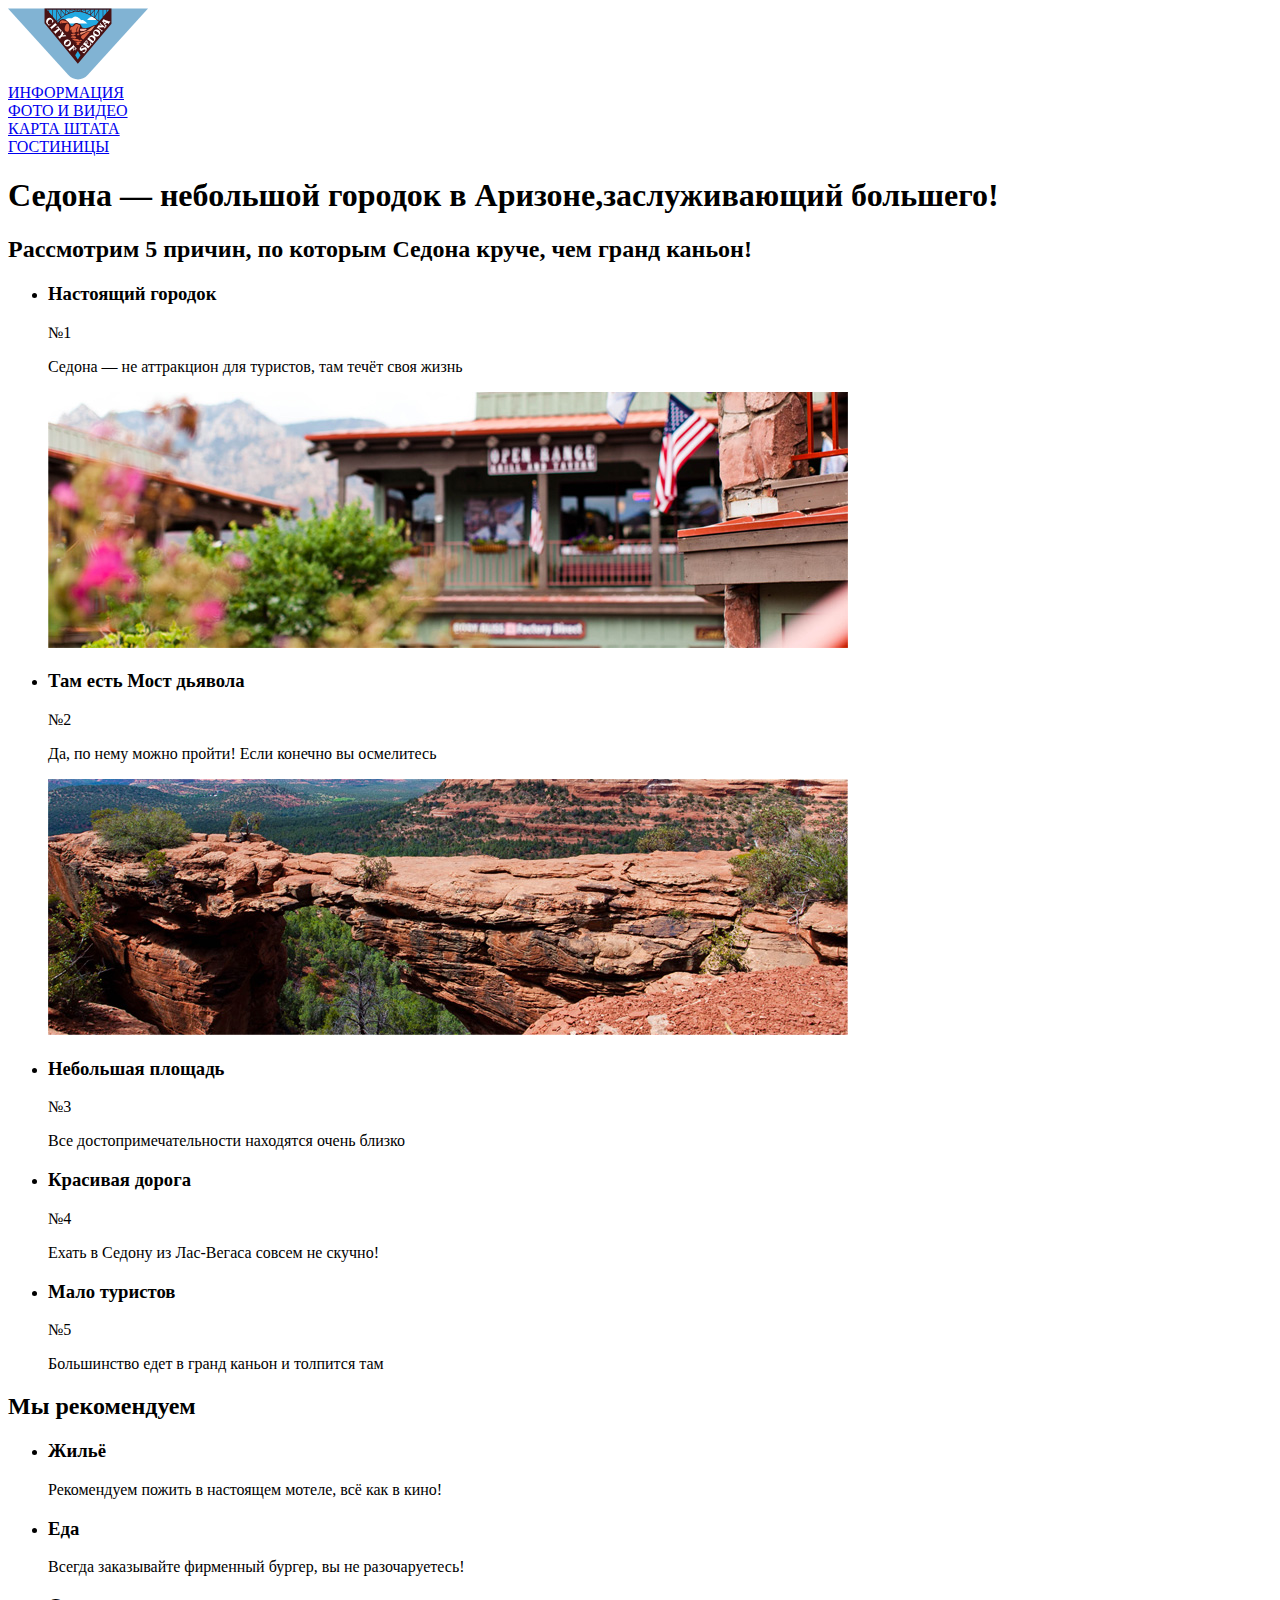
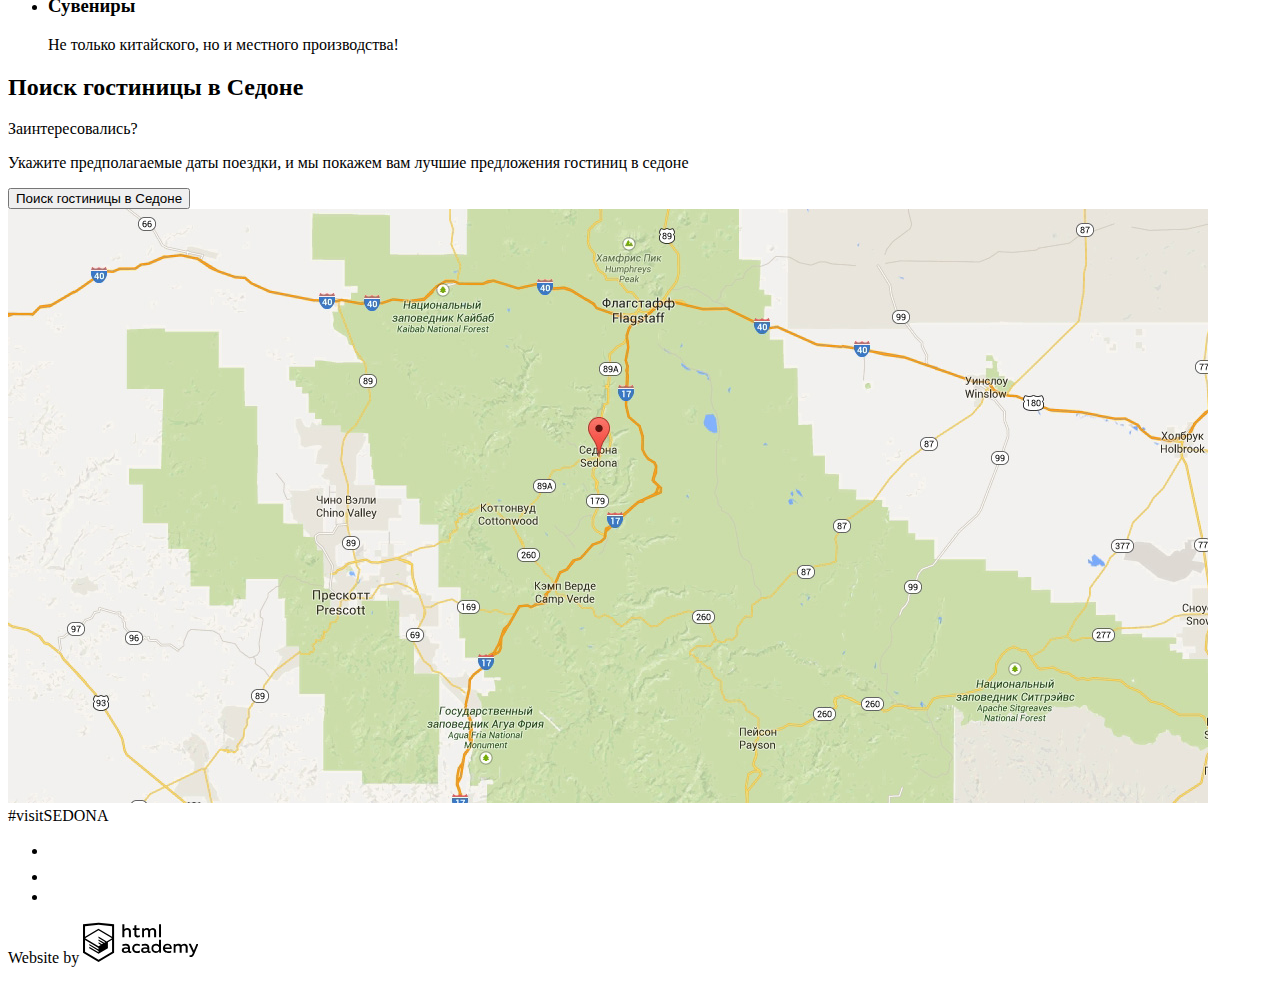
==== index.html @ f033a743 "Верстка главной страницы завершена" ====
<!DOCTYPE html>
<html lang="ru">

<head>
  <meta charset="utf-8">
  <title>HTML Academy: Седона</title>
</head>

<body>

  <header>
    <a href="index.html"><img src="img/logo.svg" width="140px" height="72px" alt="Логотип"></a>
    <nav>
      <li><a href="#">ИНФОРМАЦИЯ</a></li>
      <li><a href="#">ФОТО И ВИДЕО</a></li>
      <li><a href="#">КАРТА ШТАТА</a></li>
      <li><a href="Hotels.html">ГОСТИНИЦЫ</a></li>
    </nav>
  </header>

  <main>

    <h1>Седона — небольшой городок в Аризоне,заслуживающий большего!</h1>

    <section>
      <h2>Рассмотрим 5 причин, по которым Седона круче, чем гранд каньон!</h2>
      <ul>
        <li>
          <h3>Настоящий городок</h3>
          <span>№1</span>
          <p>Седона — не аттракцион для туристов, там течёт своя жизнь</p>
          <img src="img/feature-picture.jpg" width="800px" height="256px" alt="Местная жизнь">
        </li>
        <li>
          <h3>Там есть Мост дьявола</h3>
          <span>№2</span>
          <p>Да, по нему можно пройти! Если конечно вы осмелитесь</p>
          <img src="img/layer-5.jpg" width="800px" height="256px" alt="Мост дьявола">
        </li>
        <li>
          <h3>Небольшая площадь</h3>
          <span>№3</span>
          <p>Все достопримечательности находятся очень близко</p>
        </li>
        <li>
          <h3>Красивая дорога</h3>
          <span>№4</span>
          <p>Ехать в Седону из Лас-Вегаса совсем не скучно!</p>
        </li>
        <li>
          <h3>Мало туристов</h3>
          <span>№5</span>
          <p>Большинство едет в гранд каньон и толпится там</p>
        </li>
      </ul>
    </section>

    <section>
      <h2>Мы рекомендуем</h2>
      <ul>
        <li>
          <h3>Жильё</h3>
          <p>Рекомендуем пожить в настоящем мотеле, всё как в кино!</p>
        </li>
        <li>
          <h3>Еда</h3>
          <p>Всегда заказывайте фирменный бургер, вы не разочаруетесь!</p>
        </li>
        <li>
          <h3>Сувениры</h3>
          <p>Не только китайского, но и местного производства!</p>
        </li>
      </ul>
    </section>

    <section>
      <h2>Поиск гостиницы в Седоне</h2>
      <span>Заинтересовались?</span>
      <p>Укажите предполагаемые даты поездки, и мы покажем вам лучшие предложения гостиниц в седоне</p>
      <button>Поиск гостиницы в Седоне</button>
      <img src="img/map.jpg" alt="Карта гостинец">
    </section>

    <header>
      <span>#visitSEDONA</span>
      <ul>
        <li><a href="#"><img src="img/tw-icon.svg" width="17px" height="15px" alt="Твиттер"></a></li>
        <li><a href="#"><img src="img/fb-icon.svg" width="12px" height="22px" alt="Фесбук"></a></li>
        <li><a href="#"><img src="img/youtube-icon.svg" width="20px" height="16px" alt="Ютуб"></a></li>
      </ul>
      <p>Website by <a href="https://up.htmlacademy.ru"><svg xmlns="http://www.w3.org/2000/svg"  width="115" height="41" data-name="Layer 1" viewBox="0 0 113 39">
        <path fill="#000000" d="M46.84 28.22a2.07 2.07 0 0 0 .58-.11v1.4a3.41 3.41 0 0 1-1.24.22 1.75 1.75 0 0 1-1.75-1 5.08 5.08 0 0 1-3.3 1.13c-1.59 0-3.06-.87-3.06-2.68 0-2.24 2.08-2.93 3.9-2.93a11.63 11.63 0 0 1 2.28.26v-.31c0-1.09-.8-1.86-2.3-1.86a7.79 7.79 0 0 0-3.15.67v-1.79a10.72 10.72 0 0 1 3.35-.58c2.48 0 4 1.18 4 3.83v3.14a.57.57 0 0 0 .69.61zm-6.76-1.19a1.42 1.42 0 0 0 1.64 1.29 3.56 3.56 0 0 0 2.53-1v-1.51a10.21 10.21 0 0 0-1.9-.22c-1.1.01-2.27.35-2.27 1.45zM53.06 20.62a5.29 5.29 0 0 1 2.7.67v1.79a4.28 4.28 0 0 0-2.42-.73 2.89 2.89 0 1 0 0 5.76 5.26 5.26 0 0 0 2.55-.67v1.8a6.58 6.58 0 0 1-2.9.6 4.42 4.42 0 0 1-4.72-4.54 4.54 4.54 0 0 1 4.79-4.68zM65.84 28.22a2.07 2.07 0 0 0 .58-.11v1.4a3.41 3.41 0 0 1-1.24.22 1.75 1.75 0 0 1-1.75-1 5.08 5.08 0 0 1-3.3 1.13c-1.59 0-3.06-.87-3.06-2.68 0-2.24 2.08-2.93 3.9-2.93a11.63 11.63 0 0 1 2.28.26v-.31c0-1.09-.8-1.86-2.3-1.86a7.79 7.79 0 0 0-3.15.67v-1.79a10.72 10.72 0 0 1 3.35-.58c2.48 0 4 1.18 4 3.83v3.14a.57.57 0 0 0 .69.61zm-6.76-1.19a1.42 1.42 0 0 0 1.64 1.29 3.56 3.56 0 0 0 2.53-1v-1.51a10.21 10.21 0 0 0-1.9-.22c-1.11.01-2.27.35-2.27 1.45zM76.67 16.85v12.76h-1.76v-1.39a4.07 4.07 0 0 1-3.35 1.62 4.62 4.62 0 0 1 0-9.22 4 4 0 0 1 3.15 1.37v-5.14h2zm-4.76 5.48a2.9 2.9 0 0 0 0 5.8 3 3 0 0 0 2.79-1.84v-2.13a3.06 3.06 0 0 0-2.79-1.83zM82.99 20.62c3.48 0 4.68 2.81 4.12 5.34h-6.58c.22 1.57 1.75 2.22 3.35 2.22a6.41 6.41 0 0 0 2.77-.62v1.68a7.5 7.5 0 0 1-3.14.6c-2.68 0-5-1.53-5-4.61a4.39 4.39 0 0 1 4.48-4.61zm.09 1.62a2.39 2.39 0 0 0-2.57 2.26h4.85a2.06 2.06 0 0 0-2.28-2.26zM89.1 29.61v-8.75h1.73v1.09a4 4 0 0 1 2.92-1.33 3 3 0 0 1 2.73 1.4 4.33 4.33 0 0 1 3.06-1.4 3.21 3.21 0 0 1 3.32 3.52v5.47h-2V24.2a1.67 1.67 0 0 0-1.73-1.84 2.94 2.94 0 0 0-2.17 1.18V29.61h-2V24.2a1.67 1.67 0 0 0-1.73-1.84 3.11 3.11 0 0 0-2.32 1.35v5.91h-2zM111.47 20.86h2l-4.1 9.93c-.95 2.28-2.19 3-3.52 3a5 5 0 0 1-1.15-.15v-1.66a3 3 0 0 0 .89.13c.95 0 1.66-.67 2.17-2l.18-.44-4.16-8.82h2.13l3 6.6zM40.66 1.53v5a4 4 0 0 1 2.83-1.2A3.41 3.41 0 0 1 47.1 8.9v5.41h-2V9.15a1.9 1.9 0 0 0-2-2.1 3.08 3.08 0 0 0-2.44 1.46v5.8h-2V1.53h2zM52.43 2.42v3.12h3.17v1.71h-3.17v4c0 1.15.53 1.53 1.66 1.53a4.71 4.71 0 0 0 1.77-.35v1.68a7.14 7.14 0 0 1-2.35.38 2.68 2.68 0 0 1-3-2.88V7.23h-1.6V5.52h1.57V2.88zM58.1 14.29V5.54h1.73v1.09a4 4 0 0 1 2.92-1.33 3 3 0 0 1 2.73 1.4 4.33 4.33 0 0 1 3.06-1.4 3.21 3.21 0 0 1 3.32 3.52v5.47h-2V8.88a1.67 1.67 0 0 0-1.73-1.84 2.94 2.94 0 0 0-2.17 1.18V14.29h-2V8.88a1.67 1.67 0 0 0-1.73-1.84 3.11 3.11 0 0 0-2.32 1.35v5.91h-2zM74.72 1.52h1.95v12.76h-1.95zM15.44.02h-.16L0 1.62v28l15.28 9.09 15.28-9.09v-28zm13.12 28.45l-13.28 7.9L2 28.47V16.99l13.22 7.87v1.43l-9.07-5.4v1.38l9.11 5.47v1.46l-9.1-5.42v1.38l9.11 5.47 9.19-5.5V19.22l4.1-2.45v11.67zm0-13.16l-3.65 2.14-1.68 1-8-4.76v1.38l6.84 4.07h-.06l-.15.09-1 .57-5.64-3.36v1.38l4.45 2.65-1.05.7-3.36-2v1.38l2.21 1.3-2.25 1.35-13.16-7.82 13.17-7.92zm0-1.39L15.21 6.05l-13.2 7.86V3.41l13.28-1.39 13.28 1.39v10.51z"/>
    </svg></a></p>
    </header>

  </main>

</body>

</html>
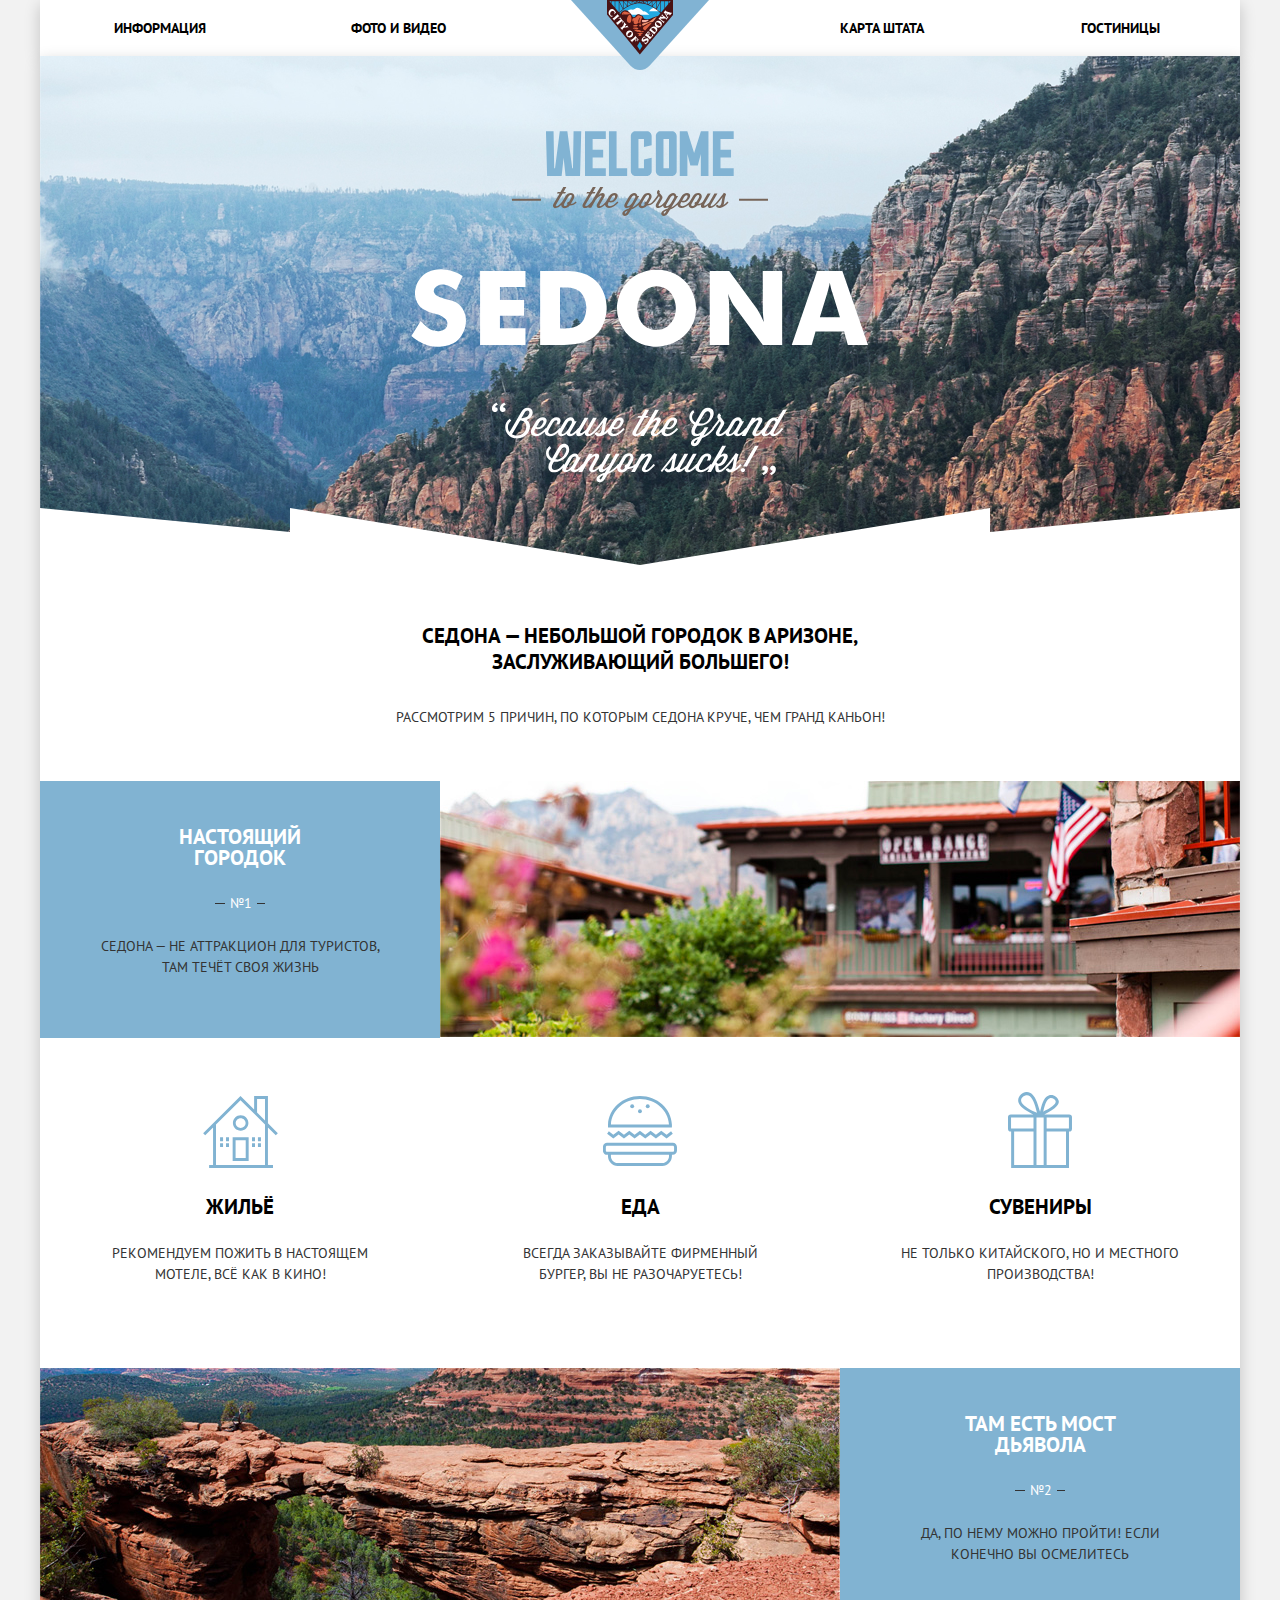
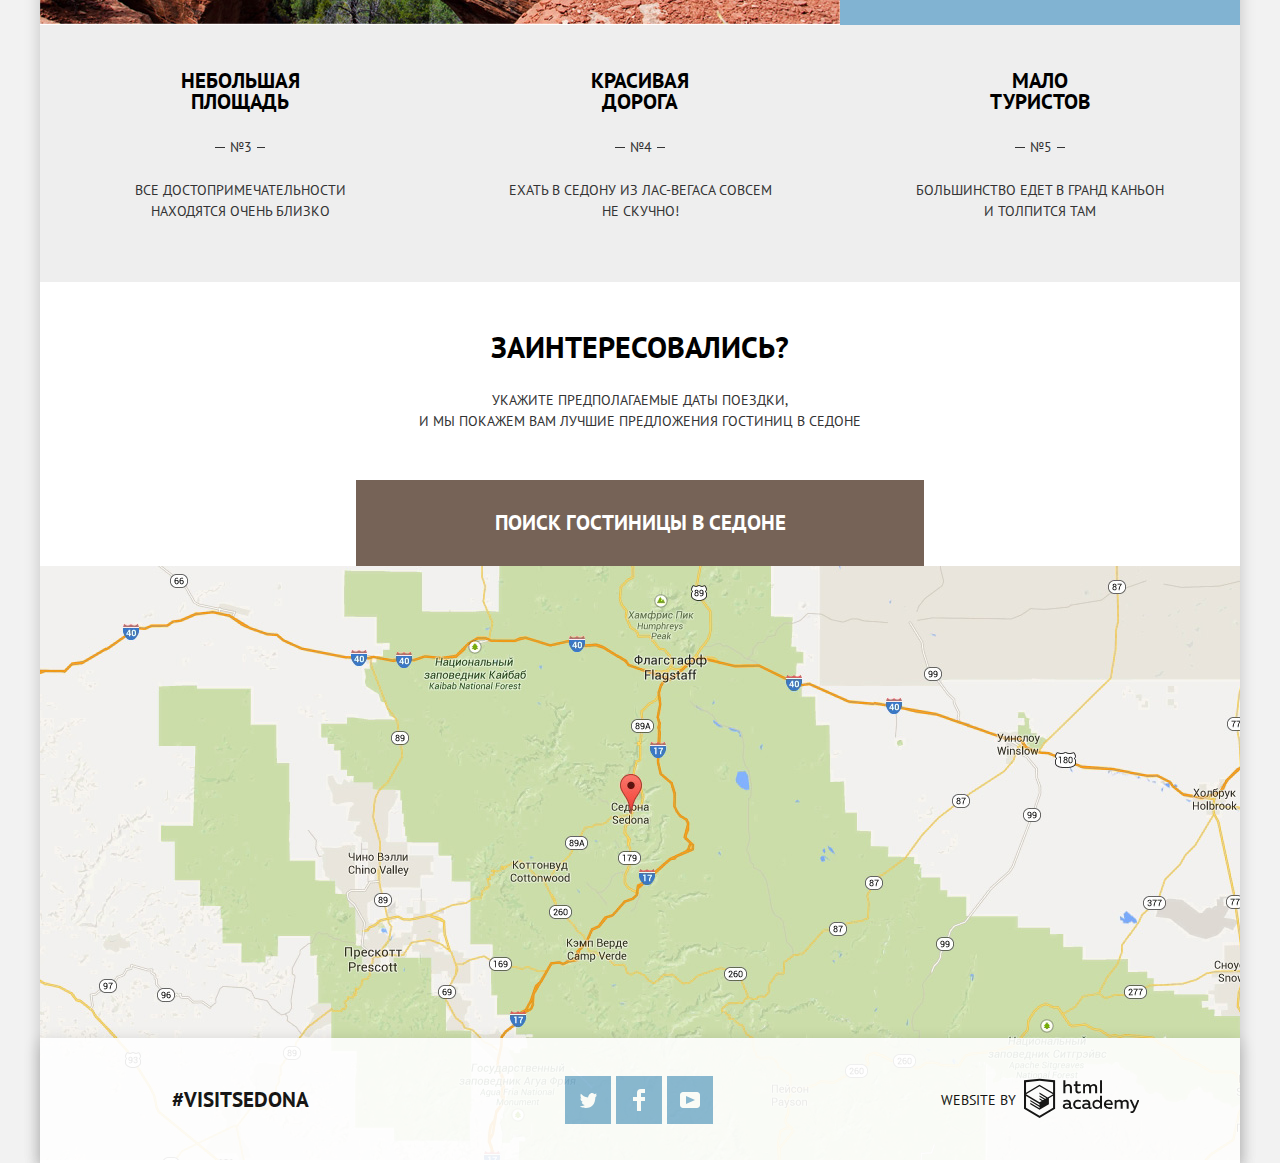
==== commit b9ef4568: "Стилизация главной страницы завершена" ====
--- a/index.html
+++ b/index.html
@@ -4,13 +4,16 @@
 <head>
   <meta charset="utf-8">
   <title>HTML Academy: Седона</title>
+  <link href="https://fonts.googleapis.com/css?family=PT+Sans:400,700&display=swap&subset=cyrillic" rel="stylesheet">
+  <link rel="stylesheet" href="css/normalize.css">
+  <link rel="stylesheet" href="css/style.css">
 </head>
 
 <body>
 
-  <header>
-    <a href="index.html"><img src="img/logo.svg" width="140px" height="72px" alt="Логотип"></a>
-    <nav>
+  <header class="header">
+    <a class="logo" href="index.html"><img src="img/logo.svg" width="138px" height="70px" alt="Логотип"></a>
+    <nav class="header-nav">
       <li><a href="#">ИНФОРМАЦИЯ</a></li>
       <li><a href="#">ФОТО И ВИДЕО</a></li>
       <li><a href="#">КАРТА ШТАТА</a></li>
@@ -18,23 +21,29 @@
     </nav>
   </header>
 
-  <main>
+  <main class="main">
 
-    <h1>Седона — небольшой городок в Аризоне,заслуживающий большего!</h1>
+    <div class="welcome"></div>
 
-    <section>
+    <h1>Седона — небольшой городок в Аризоне, заслуживающий большего!</h1>
+
+    <section class="advantages">
       <h2>Рассмотрим 5 причин, по которым Седона круче, чем гранд каньон!</h2>
-      <ul>
-        <li>
-          <h3>Настоящий городок</h3>
-          <span>№1</span>
-          <p>Седона — не аттракцион для туристов, там течёт своя жизнь</p>
+      <ul class="advantages-items">
+        <li class="advantages-item advantages-item1">
+          <div>
+            <h3 class="not-black">Настоящий городок</h3>
+            <span>№1</span>
+            <p>Седона — не аттракцион для туристов, там течёт своя жизнь</p>
+          </div>
           <img src="img/feature-picture.jpg" width="800px" height="256px" alt="Местная жизнь">
         </li>
-        <li>
-          <h3>Там есть Мост дьявола</h3>
-          <span>№2</span>
-          <p>Да, по нему можно пройти! Если конечно вы осмелитесь</p>
+        <li class="advantages-item advantages-item2">
+          <div>
+            <h3 class="not-black">Там есть Мост дьявола</h3>
+            <span>№2</span>
+            <p>Да, по нему можно пройти! Если конечно вы осмелитесь</p>
+          </div>
           <img src="img/layer-5.jpg" width="800px" height="256px" alt="Мост дьявола">
         </li>
         <li>
@@ -47,7 +56,7 @@
           <span>№4</span>
           <p>Ехать в Седону из Лас-Вегаса совсем не скучно!</p>
         </li>
-        <li>
+        <li class="advantages-item5">
           <h3>Мало туристов</h3>
           <span>№5</span>
           <p>Большинство едет в гранд каньон и толпится там</p>
@@ -55,45 +64,45 @@
       </ul>
     </section>
 
-    <section>
-      <h2>Мы рекомендуем</h2>
-      <ul>
-        <li>
+    <section class="recommend">
+      <h2 class="visually-hidden">Мы рекомендуем</h2>
+      <ul class="recommend-items">
+        <li class="recommend-item1">
           <h3>Жильё</h3>
           <p>Рекомендуем пожить в настоящем мотеле, всё как в кино!</p>
         </li>
-        <li>
+        <li class="recommend-item2">
           <h3>Еда</h3>
           <p>Всегда заказывайте фирменный бургер, вы не разочаруетесь!</p>
         </li>
-        <li>
+        <li class="recommend-item3">
           <h3>Сувениры</h3>
           <p>Не только китайского, но и местного производства!</p>
         </li>
       </ul>
     </section>
 
-    <section>
-      <h2>Поиск гостиницы в Седоне</h2>
+    <section class="hotel-search">
+      <h2 class="visually-hidden">Поиск гостиницы в Седоне</h2>
       <span>Заинтересовались?</span>
-      <p>Укажите предполагаемые даты поездки, и мы покажем вам лучшие предложения гостиниц в седоне</p>
-      <button>Поиск гостиницы в Седоне</button>
-      <img src="img/map.jpg" alt="Карта гостинец">
+      <p>Укажите предполагаемые даты поездки,<br> и мы покажем вам лучшие предложения гостиниц в седоне</p>
+      <button aria-label="Закрыть и открыть">Поиск гостиницы в Седоне</button>
+      <img src="img/map.jpg" width="1200px" height="594px" alt="Карта гостинец">
     </section>
-
-    <header>
-      <span>#visitSEDONA</span>
-      <ul>
-        <li><a href="#"><img src="img/tw-icon.svg" width="17px" height="15px" alt="Твиттер"></a></li>
-        <li><a href="#"><img src="img/fb-icon.svg" width="12px" height="22px" alt="Фесбук"></a></li>
-        <li><a href="#"><img src="img/youtube-icon.svg" width="20px" height="16px" alt="Ютуб"></a></li>
-      </ul>
-      <p>Website by <a href="https://up.htmlacademy.ru"><svg xmlns="http://www.w3.org/2000/svg"  width="115" height="41" data-name="Layer 1" viewBox="0 0 113 39">
-        <path fill="#000000" d="M46.84 28.22a2.07 2.07 0 0 0 .58-.11v1.4a3.41 3.41 0 0 1-1.24.22 1.75 1.75 0 0 1-1.75-1 5.08 5.08 0 0 1-3.3 1.13c-1.59 0-3.06-.87-3.06-2.68 0-2.24 2.08-2.93 3.9-2.93a11.63 11.63 0 0 1 2.28.26v-.31c0-1.09-.8-1.86-2.3-1.86a7.79 7.79 0 0 0-3.15.67v-1.79a10.72 10.72 0 0 1 3.35-.58c2.48 0 4 1.18 4 3.83v3.14a.57.57 0 0 0 .69.61zm-6.76-1.19a1.42 1.42 0 0 0 1.64 1.29 3.56 3.56 0 0 0 2.53-1v-1.51a10.21 10.21 0 0 0-1.9-.22c-1.1.01-2.27.35-2.27 1.45zM53.06 20.62a5.29 5.29 0 0 1 2.7.67v1.79a4.28 4.28 0 0 0-2.42-.73 2.89 2.89 0 1 0 0 5.76 5.26 5.26 0 0 0 2.55-.67v1.8a6.58 6.58 0 0 1-2.9.6 4.42 4.42 0 0 1-4.72-4.54 4.54 4.54 0 0 1 4.79-4.68zM65.84 28.22a2.07 2.07 0 0 0 .58-.11v1.4a3.41 3.41 0 0 1-1.24.22 1.75 1.75 0 0 1-1.75-1 5.08 5.08 0 0 1-3.3 1.13c-1.59 0-3.06-.87-3.06-2.68 0-2.24 2.08-2.93 3.9-2.93a11.63 11.63 0 0 1 2.28.26v-.31c0-1.09-.8-1.86-2.3-1.86a7.79 7.79 0 0 0-3.15.67v-1.79a10.72 10.72 0 0 1 3.35-.58c2.48 0 4 1.18 4 3.83v3.14a.57.57 0 0 0 .69.61zm-6.76-1.19a1.42 1.42 0 0 0 1.64 1.29 3.56 3.56 0 0 0 2.53-1v-1.51a10.21 10.21 0 0 0-1.9-.22c-1.11.01-2.27.35-2.27 1.45zM76.67 16.85v12.76h-1.76v-1.39a4.07 4.07 0 0 1-3.35 1.62 4.62 4.62 0 0 1 0-9.22 4 4 0 0 1 3.15 1.37v-5.14h2zm-4.76 5.48a2.9 2.9 0 0 0 0 5.8 3 3 0 0 0 2.79-1.84v-2.13a3.06 3.06 0 0 0-2.79-1.83zM82.99 20.62c3.48 0 4.68 2.81 4.12 5.34h-6.58c.22 1.57 1.75 2.22 3.35 2.22a6.41 6.41 0 0 0 2.77-.62v1.68a7.5 7.5 0 0 1-3.14.6c-2.68 0-5-1.53-5-4.61a4.39 4.39 0 0 1 4.48-4.61zm.09 1.62a2.39 2.39 0 0 0-2.57 2.26h4.85a2.06 2.06 0 0 0-2.28-2.26zM89.1 29.61v-8.75h1.73v1.09a4 4 0 0 1 2.92-1.33 3 3 0 0 1 2.73 1.4 4.33 4.33 0 0 1 3.06-1.4 3.21 3.21 0 0 1 3.32 3.52v5.47h-2V24.2a1.67 1.67 0 0 0-1.73-1.84 2.94 2.94 0 0 0-2.17 1.18V29.61h-2V24.2a1.67 1.67 0 0 0-1.73-1.84 3.11 3.11 0 0 0-2.32 1.35v5.91h-2zM111.47 20.86h2l-4.1 9.93c-.95 2.28-2.19 3-3.52 3a5 5 0 0 1-1.15-.15v-1.66a3 3 0 0 0 .89.13c.95 0 1.66-.67 2.17-2l.18-.44-4.16-8.82h2.13l3 6.6zM40.66 1.53v5a4 4 0 0 1 2.83-1.2A3.41 3.41 0 0 1 47.1 8.9v5.41h-2V9.15a1.9 1.9 0 0 0-2-2.1 3.08 3.08 0 0 0-2.44 1.46v5.8h-2V1.53h2zM52.43 2.42v3.12h3.17v1.71h-3.17v4c0 1.15.53 1.53 1.66 1.53a4.71 4.71 0 0 0 1.77-.35v1.68a7.14 7.14 0 0 1-2.35.38 2.68 2.68 0 0 1-3-2.88V7.23h-1.6V5.52h1.57V2.88zM58.1 14.29V5.54h1.73v1.09a4 4 0 0 1 2.92-1.33 3 3 0 0 1 2.73 1.4 4.33 4.33 0 0 1 3.06-1.4 3.21 3.21 0 0 1 3.32 3.52v5.47h-2V8.88a1.67 1.67 0 0 0-1.73-1.84 2.94 2.94 0 0 0-2.17 1.18V14.29h-2V8.88a1.67 1.67 0 0 0-1.73-1.84 3.11 3.11 0 0 0-2.32 1.35v5.91h-2zM74.72 1.52h1.95v12.76h-1.95zM15.44.02h-.16L0 1.62v28l15.28 9.09 15.28-9.09v-28zm13.12 28.45l-13.28 7.9L2 28.47V16.99l13.22 7.87v1.43l-9.07-5.4v1.38l9.11 5.47v1.46l-9.1-5.42v1.38l9.11 5.47 9.19-5.5V19.22l4.1-2.45v11.67zm0-13.16l-3.65 2.14-1.68 1-8-4.76v1.38l6.84 4.07h-.06l-.15.09-1 .57-5.64-3.36v1.38l4.45 2.65-1.05.7-3.36-2v1.38l2.21 1.3-2.25 1.35-13.16-7.82 13.17-7.92zm0-1.39L15.21 6.05l-13.2 7.86V3.41l13.28-1.39 13.28 1.39v10.51z"/>
-    </svg></a></p>
-    </header>
-
   </main>
+  <footer class="footer">
+    <span>#visitSEDONA</span>
+    <ul class="footer-items">
+      <li><a href="#"><img src="img/tw-icon.svg" width="17px" height="15px" alt="Твиттер"></a></li>
+      <li><a href="#"><img src="img/fb-icon.svg" width="12px" height="22px" alt="Фесбук"></a></li>
+      <li><a href="#"><img src="img/youtube-icon.svg" width="20px" height="16px" alt="Ютуб"></a></li>
+    </ul>
+    <p>Website by <a href="https://up.htmlacademy.ru"><svg xmlns="http://www.w3.org/2000/svg" width="115" height="41"
+          data-name="Layer 1" viewBox="0 0 113 39">
+          <path fill="#000000"
+            d="M46.84 28.22a2.07 2.07 0 0 0 .58-.11v1.4a3.41 3.41 0 0 1-1.24.22 1.75 1.75 0 0 1-1.75-1 5.08 5.08 0 0 1-3.3 1.13c-1.59 0-3.06-.87-3.06-2.68 0-2.24 2.08-2.93 3.9-2.93a11.63 11.63 0 0 1 2.28.26v-.31c0-1.09-.8-1.86-2.3-1.86a7.79 7.79 0 0 0-3.15.67v-1.79a10.72 10.72 0 0 1 3.35-.58c2.48 0 4 1.18 4 3.83v3.14a.57.57 0 0 0 .69.61zm-6.76-1.19a1.42 1.42 0 0 0 1.64 1.29 3.56 3.56 0 0 0 2.53-1v-1.51a10.21 10.21 0 0 0-1.9-.22c-1.1.01-2.27.35-2.27 1.45zM53.06 20.62a5.29 5.29 0 0 1 2.7.67v1.79a4.28 4.28 0 0 0-2.42-.73 2.89 2.89 0 1 0 0 5.76 5.26 5.26 0 0 0 2.55-.67v1.8a6.58 6.58 0 0 1-2.9.6 4.42 4.42 0 0 1-4.72-4.54 4.54 4.54 0 0 1 4.79-4.68zM65.84 28.22a2.07 2.07 0 0 0 .58-.11v1.4a3.41 3.41 0 0 1-1.24.22 1.75 1.75 0 0 1-1.75-1 5.08 5.08 0 0 1-3.3 1.13c-1.59 0-3.06-.87-3.06-2.68 0-2.24 2.08-2.93 3.9-2.93a11.63 11.63 0 0 1 2.28.26v-.31c0-1.09-.8-1.86-2.3-1.86a7.79 7.79 0 0 0-3.15.67v-1.79a10.72 10.72 0 0 1 3.35-.58c2.48 0 4 1.18 4 3.83v3.14a.57.57 0 0 0 .69.61zm-6.76-1.19a1.42 1.42 0 0 0 1.64 1.29 3.56 3.56 0 0 0 2.53-1v-1.51a10.21 10.21 0 0 0-1.9-.22c-1.11.01-2.27.35-2.27 1.45zM76.67 16.85v12.76h-1.76v-1.39a4.07 4.07 0 0 1-3.35 1.62 4.62 4.62 0 0 1 0-9.22 4 4 0 0 1 3.15 1.37v-5.14h2zm-4.76 5.48a2.9 2.9 0 0 0 0 5.8 3 3 0 0 0 2.79-1.84v-2.13a3.06 3.06 0 0 0-2.79-1.83zM82.99 20.62c3.48 0 4.68 2.81 4.12 5.34h-6.58c.22 1.57 1.75 2.22 3.35 2.22a6.41 6.41 0 0 0 2.77-.62v1.68a7.5 7.5 0 0 1-3.14.6c-2.68 0-5-1.53-5-4.61a4.39 4.39 0 0 1 4.48-4.61zm.09 1.62a2.39 2.39 0 0 0-2.57 2.26h4.85a2.06 2.06 0 0 0-2.28-2.26zM89.1 29.61v-8.75h1.73v1.09a4 4 0 0 1 2.92-1.33 3 3 0 0 1 2.73 1.4 4.33 4.33 0 0 1 3.06-1.4 3.21 3.21 0 0 1 3.32 3.52v5.47h-2V24.2a1.67 1.67 0 0 0-1.73-1.84 2.94 2.94 0 0 0-2.17 1.18V29.61h-2V24.2a1.67 1.67 0 0 0-1.73-1.84 3.11 3.11 0 0 0-2.32 1.35v5.91h-2zM111.47 20.86h2l-4.1 9.93c-.95 2.28-2.19 3-3.52 3a5 5 0 0 1-1.15-.15v-1.66a3 3 0 0 0 .89.13c.95 0 1.66-.67 2.17-2l.18-.44-4.16-8.82h2.13l3 6.6zM40.66 1.53v5a4 4 0 0 1 2.83-1.2A3.41 3.41 0 0 1 47.1 8.9v5.41h-2V9.15a1.9 1.9 0 0 0-2-2.1 3.08 3.08 0 0 0-2.44 1.46v5.8h-2V1.53h2zM52.43 2.42v3.12h3.17v1.71h-3.17v4c0 1.15.53 1.53 1.66 1.53a4.71 4.71 0 0 0 1.77-.35v1.68a7.14 7.14 0 0 1-2.35.38 2.68 2.68 0 0 1-3-2.88V7.23h-1.6V5.52h1.57V2.88zM58.1 14.29V5.54h1.73v1.09a4 4 0 0 1 2.92-1.33 3 3 0 0 1 2.73 1.4 4.33 4.33 0 0 1 3.06-1.4 3.21 3.21 0 0 1 3.32 3.52v5.47h-2V8.88a1.67 1.67 0 0 0-1.73-1.84 2.94 2.94 0 0 0-2.17 1.18V14.29h-2V8.88a1.67 1.67 0 0 0-1.73-1.84 3.11 3.11 0 0 0-2.32 1.35v5.91h-2zM74.72 1.52h1.95v12.76h-1.95zM15.44.02h-.16L0 1.62v28l15.28 9.09 15.28-9.09v-28zm13.12 28.45l-13.28 7.9L2 28.47V16.99l13.22 7.87v1.43l-9.07-5.4v1.38l9.11 5.47v1.46l-9.1-5.42v1.38l9.11 5.47 9.19-5.5V19.22l4.1-2.45v11.67zm0-13.16l-3.65 2.14-1.68 1-8-4.76v1.38l6.84 4.07h-.06l-.15.09-1 .57-5.64-3.36v1.38l4.45 2.65-1.05.7-3.36-2v1.38l2.21 1.3-2.25 1.35-13.16-7.82 13.17-7.92zm0-1.39L15.21 6.05l-13.2 7.86V3.41l13.28-1.39 13.28 1.39v10.51z" />
+        </svg></a></p>
+  </footer>
 
 </body>
 
--- a/css/style.css
+++ b/css/style.css
@@ -0,0 +1,303 @@
+body {
+  font-family: 'PT Sans', Arial sans-serif;
+  margin: 0;
+  text-transform: uppercase;
+  font-size: 14px;
+  background: #f2f2f2;
+  text-align: center;
+  position: relative;
+}
+
+a {
+  text-decoration: none;
+}
+
+.visually-hidden {
+  position: absolute;
+  width: 1px;
+  height: 1px;
+  margin: -1px;
+  border: 0;
+  padding: 0;
+  clip: rect(0 0 0 0);
+  overflow: hidden;
+}
+
+section:not(.advantages .hotel-search) p {
+  color: #333333;
+  line-height: 1.5;
+}
+
+.advantages-items li {
+  color: #333333;
+  line-height: 1.5;
+}
+
+.advantages-items li:nth-last-child(n+4) {
+  color: #ffffff;
+}
+
+.advantages-items h3:not(.not-black) {
+  color: #000000;
+}
+
+.advantages h2 {
+  color: #333333;
+  font-weight: 400;
+  font-size: 14px;
+  margin-bottom: 56px;
+}
+
+.main h3,
+.main h1 {
+  font-size: 21px;
+  line-height: 1.24;
+}
+
+.hotel-search p {
+  line-height: 1.71;
+  color: #333333;
+  margin-top: 25px;
+  margin-bottom: 48px;
+}
+
+.advantages-items li:nth-last-child(n+4) {
+  color: #ffffff;
+}
+
+.hotel-search span {
+  font-size: 30px;
+  color: #000000;
+  font-weight: bold;
+}
+
+.hotel-search button {
+  color: #ffffff;
+  font-size: 21px;
+  font-weight: bold;
+  border: none;
+  width: 568px;
+  height: 86px;
+  text-transform: uppercase;
+  background: #766357;
+}
+
+.header li,
+.main li,
+.footer li {
+  list-style-type: none;
+}
+
+.header ul,
+.main ul,
+.footer ul {
+  padding: 0;
+}
+
+.header-nav a {
+  color: #000000;
+  font-weight: bold;
+}
+
+.header-nav {
+  display: flex;
+  justify-content: center;
+  align-items: center;
+  height: 56px;
+}
+
+.header-nav li {
+  width: 239px;
+  text-align: center;
+}
+
+.header-nav li:nth-child(2) {
+  margin-right: auto;
+}
+
+.header,
+.main,
+.footer {
+  width: 1200px;
+  margin: auto;
+  background-color: #ffffff;
+  box-shadow: 0px 5px 15px 0px rgba(0, 1, 1, 0.2)
+}
+
+.logo {
+  position: absolute;
+  left: 50%;
+  transform: translateX(-50%);
+  z-index: 1;
+}
+
+.welcome {
+  height: 509px;
+  background:
+    url(../img/polygon.svg) 0 bottom no-repeat,
+    url(../img/welcome.svg) 50% 48% no-repeat,
+    url(../img/background-photo.png) 0 -83px no-repeat;
+  background-size: auto, 458px, cover;
+  margin-bottom: 58px;
+}
+
+.main h1 {
+  width: 440px;
+  margin: auto;
+  margin-bottom: 34px;
+}
+
+.advantages {
+  margin-bottom: 51px;
+}
+
+.advantages-item div {
+  width: 400px;
+  background-color: #81b3d2;
+  padding: 45px 0 60px;
+}
+
+.advantages-items li:nth-child(n+3) {
+  width: 400px;
+  background-color: #eeeeee;
+  padding: 45px 0 60px;
+}
+
+.advantages-items h3 {
+  width: 151px;
+  margin: auto;
+  line-height: 21px;
+}
+
+.advantages-items p {
+  width: 270px;
+  margin: auto;
+}
+
+.advantages-item2 p,
+.advantages-item1 p {
+  width: 305px;
+}
+
+.advantages-item5 p {
+  width: 250px;
+}
+
+.advantages-items span {
+  display: block;
+  padding: 25px 0 22px;
+}
+
+.advantages-items span::before {
+  content: "";
+  display: inline-block;
+  margin-bottom: 4px;
+  margin-right: 5px;
+  width: 10px;
+  border-top: 1px solid #333333;
+}
+
+.advantages-items span::after {
+  content: "";
+  display: inline-block;
+  margin-bottom: 4px;
+  margin-left: 5px;
+  width: 8px;
+  border-top: 1px solid #333333;
+}
+
+.advantages-item1 {
+  display: flex;
+  margin-bottom: 330px;
+}
+
+.advantages-item2 {
+  display: flex;
+  flex-direction: row-reverse;
+}
+
+.advantages-items {
+  height: 1098px;
+  display: flex;
+  flex-wrap: wrap;
+}
+
+.recommend {
+  position: absolute;
+  top: 1036px;
+}
+
+.recommend-items {
+  display: flex;
+  margin: 0;
+}
+
+.recommend-items p {
+  margin: auto;
+  width: 285px;
+}
+
+.recommend-items li {
+  width: 400px;
+  min-height: 330px;
+  box-sizing: border-box;
+}
+
+.recommend-items li:first-child {
+  background: url(../img/icon-1.svg) 50% 60px no-repeat;
+}
+
+.recommend-items li:nth-child(2) {
+  background: url(../img/icon-3.svg) 50% 60px no-repeat;
+}
+
+.recommend-items li:last-child {
+  background: url(../img/icon-2.svg) 50% 56px no-repeat;
+}
+
+.recommend h3 {
+  margin-top: 158px;
+  margin-bottom: 23px;
+}
+
+.footer {
+  position: absolute;
+  bottom: 0;
+  left: 50%;
+  margin-left: -600px;
+  display: flex;
+  min-height: 125px;
+  align-items: center;
+  justify-content: center;
+  box-sizing: border-box;
+  padding: 0 101px 0 132px;
+  opacity: 0.9;
+}
+
+.footer span:first-child {
+  font-size: 21px;
+  font-weight: bold;
+}
+
+.footer p:last-child {
+  width: 200px;
+  display: flex;
+  justify-content: space-between;
+  align-items: center;
+}
+
+.footer-items {
+  display: flex;
+  justify-content: space-between;
+  width: 150px;
+  margin: 0 228px 0 256px;
+}
+
+.footer-items a {
+  display: flex;
+  justify-content: center;
+  align-items: center;
+  width: 46px;
+  height: 48px;
+  background-color: #81b3d2;
+}
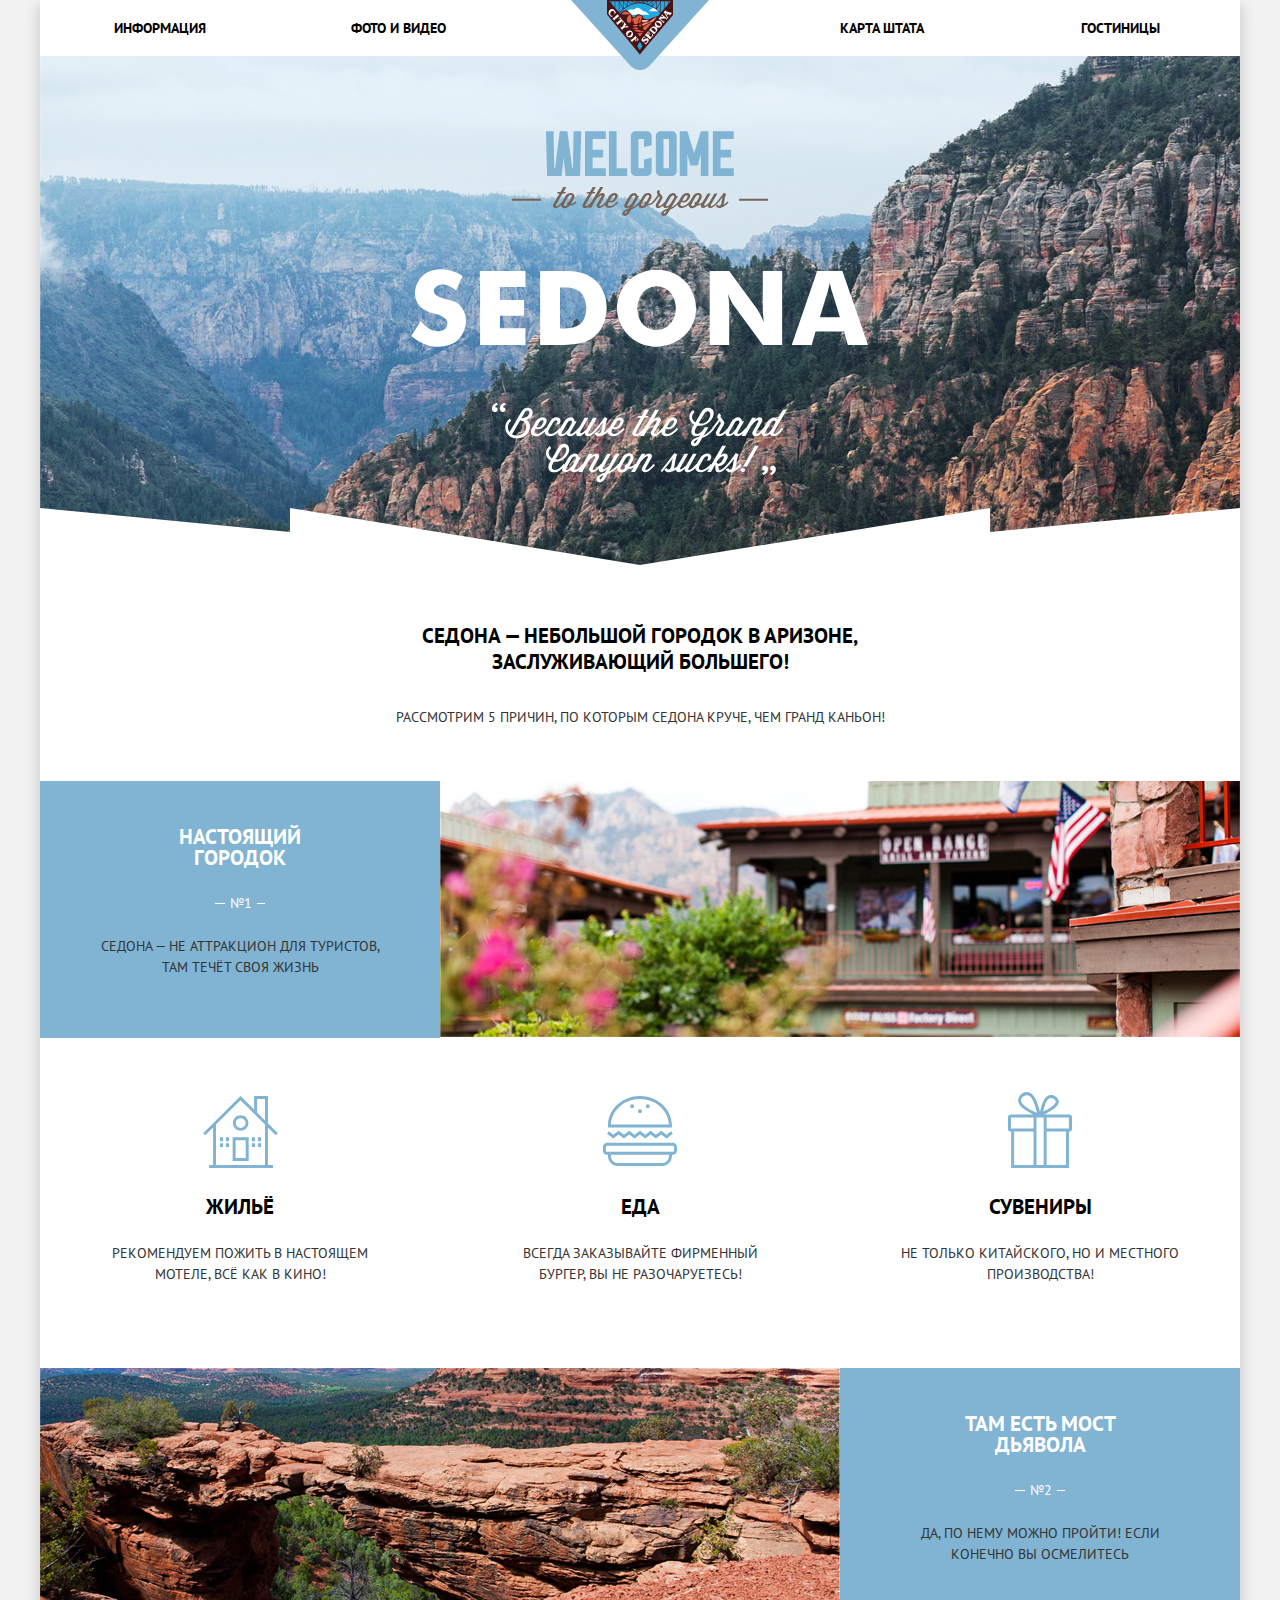
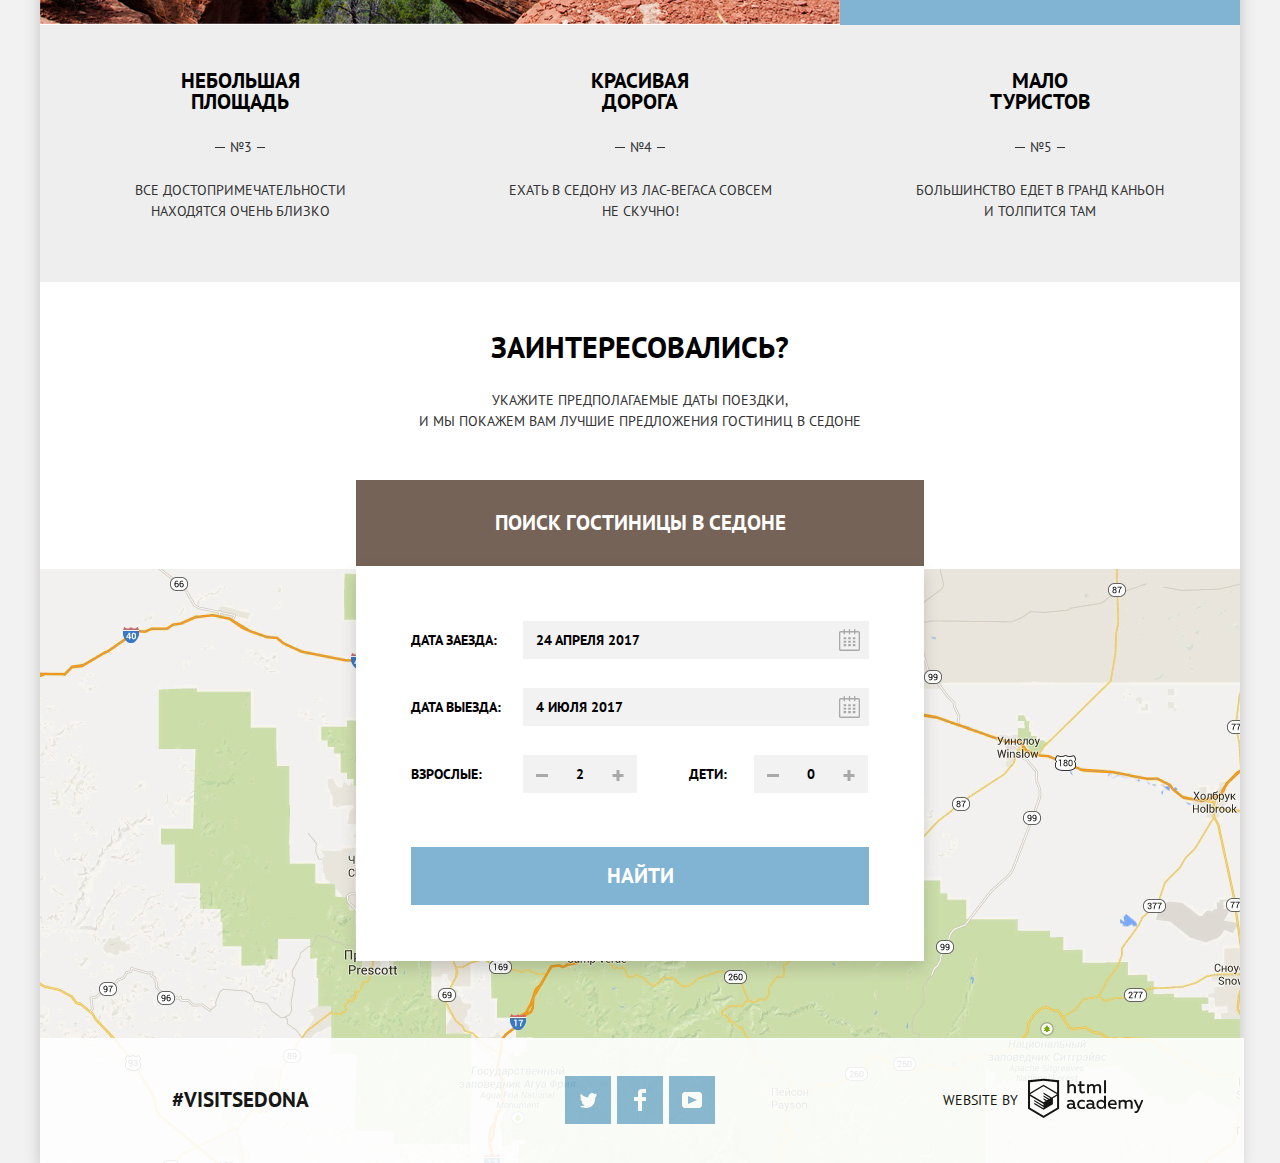
==== commit 4c53d51d: "Проект завершен" ====
--- a/index.html
+++ b/index.html
@@ -11,99 +11,126 @@
 
 <body>
 
-  <header class="header">
-    <a class="logo" href="index.html"><img src="img/logo.svg" width="138px" height="70px" alt="Логотип"></a>
-    <nav class="header-nav">
-      <li><a href="#">ИНФОРМАЦИЯ</a></li>
-      <li><a href="#">ФОТО И ВИДЕО</a></li>
-      <li><a href="#">КАРТА ШТАТА</a></li>
-      <li><a href="Hotels.html">ГОСТИНИЦЫ</a></li>
-    </nav>
-  </header>
+  <div class="wrapper-header-main-footer">
+    <header class="header">
+      <a class="logo" href="index.html"><img src="img/logo.svg" width="138" height="70" alt="Логотип"></a>
+      <nav>
+        <ul class="header-nav">
+          <li><a href="#">ИНФОРМАЦИЯ</a></li>
+          <li><a href="#">ФОТО И ВИДЕО</a></li>
+          <li><a href="#">КАРТА ШТАТА</a></li>
+          <li><a href="Hotels.html">ГОСТИНИЦЫ</a></li>
+        </ul>
+      </nav>
+    </header>
 
-  <main class="main">
+    <main class="main">
 
-    <div class="welcome"></div>
+      <div class="welcome"></div>
 
-    <h1>Седона — небольшой городок в Аризоне, заслуживающий большего!</h1>
+      <h1>Седона — небольшой городок в Аризоне, заслуживающий большего!</h1>
 
-    <section class="advantages">
-      <h2>Рассмотрим 5 причин, по которым Седона круче, чем гранд каньон!</h2>
-      <ul class="advantages-items">
-        <li class="advantages-item advantages-item1">
-          <div>
-            <h3 class="not-black">Настоящий городок</h3>
-            <span>№1</span>
-            <p>Седона — не аттракцион для туристов, там течёт своя жизнь</p>
-          </div>
-          <img src="img/feature-picture.jpg" width="800px" height="256px" alt="Местная жизнь">
-        </li>
-        <li class="advantages-item advantages-item2">
-          <div>
-            <h3 class="not-black">Там есть Мост дьявола</h3>
-            <span>№2</span>
-            <p>Да, по нему можно пройти! Если конечно вы осмелитесь</p>
-          </div>
-          <img src="img/layer-5.jpg" width="800px" height="256px" alt="Мост дьявола">
-        </li>
-        <li>
-          <h3>Небольшая площадь</h3>
-          <span>№3</span>
-          <p>Все достопримечательности находятся очень близко</p>
-        </li>
-        <li>
-          <h3>Красивая дорога</h3>
-          <span>№4</span>
-          <p>Ехать в Седону из Лас-Вегаса совсем не скучно!</p>
-        </li>
-        <li class="advantages-item5">
-          <h3>Мало туристов</h3>
-          <span>№5</span>
-          <p>Большинство едет в гранд каньон и толпится там</p>
-        </li>
+      <section class="advantages">
+        <h2>Рассмотрим 5 причин, по которым Седона круче, чем гранд каньон!</h2>
+        <ul class="advantages-items">
+          <li class="advantages-item advantages-item1">
+            <div>
+              <h3 class="not-black">Настоящий городок</h3>
+              <span>№1</span>
+              <p>Седона — не аттракцион для туристов, там течёт своя жизнь</p>
+            </div>
+            <img src="img/feature-picture.jpg" width="800" height="256" alt="Местная жизнь">
+          </li>
+          <li class="advantages-item advantages-item2">
+            <div>
+              <h3 class="not-black">Там есть Мост дьявола</h3>
+              <span>№2</span>
+              <p>Да, по нему можно пройти! Если конечно вы осмелитесь</p>
+            </div>
+            <img src="img/layer-5.jpg" width="800" height="256" alt="Мост дьявола">
+          </li>
+          <li>
+            <h3>Небольшая площадь</h3>
+            <span>№3</span>
+            <p>Все достопримечательности находятся очень близко</p>
+          </li>
+          <li>
+            <h3>Красивая дорога</h3>
+            <span>№4</span>
+            <p>Ехать в Седону из Лас-Вегаса совсем не скучно!</p>
+          </li>
+          <li class="advantages-item5">
+            <h3>Мало туристов</h3>
+            <span>№5</span>
+            <p>Большинство едет в гранд каньон и толпится там</p>
+          </li>
+        </ul>
+      </section>
+
+      <section class="recommend">
+        <h2 class="visually-hidden">Мы рекомендуем</h2>
+        <ul class="recommend-items">
+          <li class="recommend-item1">
+            <h3>Жильё</h3>
+            <p>Рекомендуем пожить в настоящем мотеле, всё как в кино!</p>
+          </li>
+          <li class="recommend-item2">
+            <h3>Еда</h3>
+            <p>Всегда заказывайте фирменный бургер, вы не разочаруетесь!</p>
+          </li>
+          <li class="recommend-item3">
+            <h3>Сувениры</h3>
+            <p>Не только китайского, но и местного производства!</p>
+          </li>
+        </ul>
+      </section>
+
+      <section class="hotel-search">
+        <h2 class="visually-hidden">Поиск гостиницы в Седоне</h2>
+        <span>Заинтересовались?</span>
+        <p>Укажите предполагаемые даты поездки,<br> и мы покажем вам лучшие предложения гостиниц в седоне</p>
+        <button class="button buttonjs" type="button" aria-label="Закрыть и открыть">Поиск гостиницы в Седоне</button>
+        <iframe
+          src="https://www.google.com/maps/embed?pb=!1m18!1m12!1m3!1d2901.9895766177697!2d45.67504731544906!3d43.3354071791335!2m3!1f0!2f0!3f0!3m2!1i1024!2i768!4f13.1!3m3!1m2!1s0x4051d17fa30ac4b7%3A0xbf6693e2814936a6!2z0JzQvtC30LTQvtC60YHQutCw0Y8g0YPQuy4sINCT0YDQvtC30L3Ri9C5LCDQp9C10YfQtdC90YHQutCw0Y8g0KDQtdGB0L8uLCDQoNC-0YHRgdC40Y8sIDM2NDA2MQ!5e0!3m2!1sru!2sus!4v1561100666429!5m2!1sru!2sus"
+          width="1200" height="594" style="border:0" allowfullscreen></iframe>
+        <img class="map" src="img/map.jpg" width="1200" height="594" alt="Карта гостинец">
+      </section>
+    </main>
+    <footer class="footer">
+      <span>#visitSEDONA</span>
+      <ul class="footer-items">
+        <li><a href="#"><img src="img/tw-icon.svg" width="17" height="15" alt="Твиттер"></a></li>
+        <li><a href="#"><img src="img/fb-icon.svg" width="12" height="22" alt="Фесбук"></a></li>
+        <li><a href="#"><img src="img/youtube-icon.svg" width="20" height="16" alt="Ютуб"></a></li>
       </ul>
-    </section>
+      <p>Website by <a href="https://up.htmlacademy.ru"><svg xmlns="http://www.w3.org/2000/svg" width="115" height="41"
+            data-name="Layer 1" viewBox="0 0 113 39">
+            <path fill="#000000"
+              d="M46.84 28.22a2.07 2.07 0 0 0 .58-.11v1.4a3.41 3.41 0 0 1-1.24.22 1.75 1.75 0 0 1-1.75-1 5.08 5.08 0 0 1-3.3 1.13c-1.59 0-3.06-.87-3.06-2.68 0-2.24 2.08-2.93 3.9-2.93a11.63 11.63 0 0 1 2.28.26v-.31c0-1.09-.8-1.86-2.3-1.86a7.79 7.79 0 0 0-3.15.67v-1.79a10.72 10.72 0 0 1 3.35-.58c2.48 0 4 1.18 4 3.83v3.14a.57.57 0 0 0 .69.61zm-6.76-1.19a1.42 1.42 0 0 0 1.64 1.29 3.56 3.56 0 0 0 2.53-1v-1.51a10.21 10.21 0 0 0-1.9-.22c-1.1.01-2.27.35-2.27 1.45zM53.06 20.62a5.29 5.29 0 0 1 2.7.67v1.79a4.28 4.28 0 0 0-2.42-.73 2.89 2.89 0 1 0 0 5.76 5.26 5.26 0 0 0 2.55-.67v1.8a6.58 6.58 0 0 1-2.9.6 4.42 4.42 0 0 1-4.72-4.54 4.54 4.54 0 0 1 4.79-4.68zM65.84 28.22a2.07 2.07 0 0 0 .58-.11v1.4a3.41 3.41 0 0 1-1.24.22 1.75 1.75 0 0 1-1.75-1 5.08 5.08 0 0 1-3.3 1.13c-1.59 0-3.06-.87-3.06-2.68 0-2.24 2.08-2.93 3.9-2.93a11.63 11.63 0 0 1 2.28.26v-.31c0-1.09-.8-1.86-2.3-1.86a7.79 7.79 0 0 0-3.15.67v-1.79a10.72 10.72 0 0 1 3.35-.58c2.48 0 4 1.18 4 3.83v3.14a.57.57 0 0 0 .69.61zm-6.76-1.19a1.42 1.42 0 0 0 1.64 1.29 3.56 3.56 0 0 0 2.53-1v-1.51a10.21 10.21 0 0 0-1.9-.22c-1.11.01-2.27.35-2.27 1.45zM76.67 16.85v12.76h-1.76v-1.39a4.07 4.07 0 0 1-3.35 1.62 4.62 4.62 0 0 1 0-9.22 4 4 0 0 1 3.15 1.37v-5.14h2zm-4.76 5.48a2.9 2.9 0 0 0 0 5.8 3 3 0 0 0 2.79-1.84v-2.13a3.06 3.06 0 0 0-2.79-1.83zM82.99 20.62c3.48 0 4.68 2.81 4.12 5.34h-6.58c.22 1.57 1.75 2.22 3.35 2.22a6.41 6.41 0 0 0 2.77-.62v1.68a7.5 7.5 0 0 1-3.14.6c-2.68 0-5-1.53-5-4.61a4.39 4.39 0 0 1 4.48-4.61zm.09 1.62a2.39 2.39 0 0 0-2.57 2.26h4.85a2.06 2.06 0 0 0-2.28-2.26zM89.1 29.61v-8.75h1.73v1.09a4 4 0 0 1 2.92-1.33 3 3 0 0 1 2.73 1.4 4.33 4.33 0 0 1 3.06-1.4 3.21 3.21 0 0 1 3.32 3.52v5.47h-2V24.2a1.67 1.67 0 0 0-1.73-1.84 2.94 2.94 0 0 0-2.17 1.18V29.61h-2V24.2a1.67 1.67 0 0 0-1.73-1.84 3.11 3.11 0 0 0-2.32 1.35v5.91h-2zM111.47 20.86h2l-4.1 9.93c-.95 2.28-2.19 3-3.52 3a5 5 0 0 1-1.15-.15v-1.66a3 3 0 0 0 .89.13c.95 0 1.66-.67 2.17-2l.18-.44-4.16-8.82h2.13l3 6.6zM40.66 1.53v5a4 4 0 0 1 2.83-1.2A3.41 3.41 0 0 1 47.1 8.9v5.41h-2V9.15a1.9 1.9 0 0 0-2-2.1 3.08 3.08 0 0 0-2.44 1.46v5.8h-2V1.53h2zM52.43 2.42v3.12h3.17v1.71h-3.17v4c0 1.15.53 1.53 1.66 1.53a4.71 4.71 0 0 0 1.77-.35v1.68a7.14 7.14 0 0 1-2.35.38 2.68 2.68 0 0 1-3-2.88V7.23h-1.6V5.52h1.57V2.88zM58.1 14.29V5.54h1.73v1.09a4 4 0 0 1 2.92-1.33 3 3 0 0 1 2.73 1.4 4.33 4.33 0 0 1 3.06-1.4 3.21 3.21 0 0 1 3.32 3.52v5.47h-2V8.88a1.67 1.67 0 0 0-1.73-1.84 2.94 2.94 0 0 0-2.17 1.18V14.29h-2V8.88a1.67 1.67 0 0 0-1.73-1.84 3.11 3.11 0 0 0-2.32 1.35v5.91h-2zM74.72 1.52h1.95v12.76h-1.95zM15.44.02h-.16L0 1.62v28l15.28 9.09 15.28-9.09v-28zm13.12 28.45l-13.28 7.9L2 28.47V16.99l13.22 7.87v1.43l-9.07-5.4v1.38l9.11 5.47v1.46l-9.1-5.42v1.38l9.11 5.47 9.19-5.5V19.22l4.1-2.45v11.67zm0-13.16l-3.65 2.14-1.68 1-8-4.76v1.38l6.84 4.07h-.06l-.15.09-1 .57-5.64-3.36v1.38l4.45 2.65-1.05.7-3.36-2v1.38l2.21 1.3-2.25 1.35-13.16-7.82 13.17-7.92zm0-1.39L15.21 6.05l-13.2 7.86V3.41l13.28-1.39 13.28 1.39v10.51z" />
+          </svg></a></p>
+    </footer>
+  </div>
 
-    <section class="recommend">
-      <h2 class="visually-hidden">Мы рекомендуем</h2>
-      <ul class="recommend-items">
-        <li class="recommend-item1">
-          <h3>Жильё</h3>
-          <p>Рекомендуем пожить в настоящем мотеле, всё как в кино!</p>
-        </li>
-        <li class="recommend-item2">
-          <h3>Еда</h3>
-          <p>Всегда заказывайте фирменный бургер, вы не разочаруетесь!</p>
-        </li>
-        <li class="recommend-item3">
-          <h3>Сувениры</h3>
-          <p>Не только китайского, но и местного производства!</p>
-        </li>
-      </ul>
-    </section>
+  <div class="popup">
+    <form class="popup-form" action="http://echo.htmlacademy.ru">
+      <label>Дата заезда: <input class="input-back input1" type="text" value="24 апреля 2017"><span></span></label>
+      <label>Дата выезда: <input class="input-back input2" type="text" value="4 июля 2017"><span></span></label>
+      <div class="popup-wrapper">
+        <label for="quantity1">Взрослые:</label> <button class="back margin41" type="button"
+          aria-label="минус"></button><input class="back" type="text" value="2" id="quantity1"><button class="back more"
+          type="button" aria-label="плюс"></button>
+      </div>
 
-    <section class="hotel-search">
-      <h2 class="visually-hidden">Поиск гостиницы в Седоне</h2>
-      <span>Заинтересовались?</span>
-      <p>Укажите предполагаемые даты поездки,<br> и мы покажем вам лучшие предложения гостиниц в седоне</p>
-      <button aria-label="Закрыть и открыть">Поиск гостиницы в Седоне</button>
-      <img src="img/map.jpg" width="1200px" height="594px" alt="Карта гостинец">
-    </section>
-  </main>
-  <footer class="footer">
-    <span>#visitSEDONA</span>
-    <ul class="footer-items">
-      <li><a href="#"><img src="img/tw-icon.svg" width="17px" height="15px" alt="Твиттер"></a></li>
-      <li><a href="#"><img src="img/fb-icon.svg" width="12px" height="22px" alt="Фесбук"></a></li>
-      <li><a href="#"><img src="img/youtube-icon.svg" width="20px" height="16px" alt="Ютуб"></a></li>
-    </ul>
-    <p>Website by <a href="https://up.htmlacademy.ru"><svg xmlns="http://www.w3.org/2000/svg" width="115" height="41"
-          data-name="Layer 1" viewBox="0 0 113 39">
-          <path fill="#000000"
-            d="M46.84 28.22a2.07 2.07 0 0 0 .58-.11v1.4a3.41 3.41 0 0 1-1.24.22 1.75 1.75 0 0 1-1.75-1 5.08 5.08 0 0 1-3.3 1.13c-1.59 0-3.06-.87-3.06-2.68 0-2.24 2.08-2.93 3.9-2.93a11.63 11.63 0 0 1 2.28.26v-.31c0-1.09-.8-1.86-2.3-1.86a7.79 7.79 0 0 0-3.15.67v-1.79a10.72 10.72 0 0 1 3.35-.58c2.48 0 4 1.18 4 3.83v3.14a.57.57 0 0 0 .69.61zm-6.76-1.19a1.42 1.42 0 0 0 1.64 1.29 3.56 3.56 0 0 0 2.53-1v-1.51a10.21 10.21 0 0 0-1.9-.22c-1.1.01-2.27.35-2.27 1.45zM53.06 20.62a5.29 5.29 0 0 1 2.7.67v1.79a4.28 4.28 0 0 0-2.42-.73 2.89 2.89 0 1 0 0 5.76 5.26 5.26 0 0 0 2.55-.67v1.8a6.58 6.58 0 0 1-2.9.6 4.42 4.42 0 0 1-4.72-4.54 4.54 4.54 0 0 1 4.79-4.68zM65.84 28.22a2.07 2.07 0 0 0 .58-.11v1.4a3.41 3.41 0 0 1-1.24.22 1.75 1.75 0 0 1-1.75-1 5.08 5.08 0 0 1-3.3 1.13c-1.59 0-3.06-.87-3.06-2.68 0-2.24 2.08-2.93 3.9-2.93a11.63 11.63 0 0 1 2.28.26v-.31c0-1.09-.8-1.86-2.3-1.86a7.79 7.79 0 0 0-3.15.67v-1.79a10.72 10.72 0 0 1 3.35-.58c2.48 0 4 1.18 4 3.83v3.14a.57.57 0 0 0 .69.61zm-6.76-1.19a1.42 1.42 0 0 0 1.64 1.29 3.56 3.56 0 0 0 2.53-1v-1.51a10.21 10.21 0 0 0-1.9-.22c-1.11.01-2.27.35-2.27 1.45zM76.67 16.85v12.76h-1.76v-1.39a4.07 4.07 0 0 1-3.35 1.62 4.62 4.62 0 0 1 0-9.22 4 4 0 0 1 3.15 1.37v-5.14h2zm-4.76 5.48a2.9 2.9 0 0 0 0 5.8 3 3 0 0 0 2.79-1.84v-2.13a3.06 3.06 0 0 0-2.79-1.83zM82.99 20.62c3.48 0 4.68 2.81 4.12 5.34h-6.58c.22 1.57 1.75 2.22 3.35 2.22a6.41 6.41 0 0 0 2.77-.62v1.68a7.5 7.5 0 0 1-3.14.6c-2.68 0-5-1.53-5-4.61a4.39 4.39 0 0 1 4.48-4.61zm.09 1.62a2.39 2.39 0 0 0-2.57 2.26h4.85a2.06 2.06 0 0 0-2.28-2.26zM89.1 29.61v-8.75h1.73v1.09a4 4 0 0 1 2.92-1.33 3 3 0 0 1 2.73 1.4 4.33 4.33 0 0 1 3.06-1.4 3.21 3.21 0 0 1 3.32 3.52v5.47h-2V24.2a1.67 1.67 0 0 0-1.73-1.84 2.94 2.94 0 0 0-2.17 1.18V29.61h-2V24.2a1.67 1.67 0 0 0-1.73-1.84 3.11 3.11 0 0 0-2.32 1.35v5.91h-2zM111.47 20.86h2l-4.1 9.93c-.95 2.28-2.19 3-3.52 3a5 5 0 0 1-1.15-.15v-1.66a3 3 0 0 0 .89.13c.95 0 1.66-.67 2.17-2l.18-.44-4.16-8.82h2.13l3 6.6zM40.66 1.53v5a4 4 0 0 1 2.83-1.2A3.41 3.41 0 0 1 47.1 8.9v5.41h-2V9.15a1.9 1.9 0 0 0-2-2.1 3.08 3.08 0 0 0-2.44 1.46v5.8h-2V1.53h2zM52.43 2.42v3.12h3.17v1.71h-3.17v4c0 1.15.53 1.53 1.66 1.53a4.71 4.71 0 0 0 1.77-.35v1.68a7.14 7.14 0 0 1-2.35.38 2.68 2.68 0 0 1-3-2.88V7.23h-1.6V5.52h1.57V2.88zM58.1 14.29V5.54h1.73v1.09a4 4 0 0 1 2.92-1.33 3 3 0 0 1 2.73 1.4 4.33 4.33 0 0 1 3.06-1.4 3.21 3.21 0 0 1 3.32 3.52v5.47h-2V8.88a1.67 1.67 0 0 0-1.73-1.84 2.94 2.94 0 0 0-2.17 1.18V14.29h-2V8.88a1.67 1.67 0 0 0-1.73-1.84 3.11 3.11 0 0 0-2.32 1.35v5.91h-2zM74.72 1.52h1.95v12.76h-1.95zM15.44.02h-.16L0 1.62v28l15.28 9.09 15.28-9.09v-28zm13.12 28.45l-13.28 7.9L2 28.47V16.99l13.22 7.87v1.43l-9.07-5.4v1.38l9.11 5.47v1.46l-9.1-5.42v1.38l9.11 5.47 9.19-5.5V19.22l4.1-2.45v11.67zm0-13.16l-3.65 2.14-1.68 1-8-4.76v1.38l6.84 4.07h-.06l-.15.09-1 .57-5.64-3.36v1.38l4.45 2.65-1.05.7-3.36-2v1.38l2.21 1.3-2.25 1.35-13.16-7.82 13.17-7.92zm0-1.39L15.21 6.05l-13.2 7.86V3.41l13.28-1.39 13.28 1.39v10.51z" />
-        </svg></a></p>
-  </footer>
+      <div class="popup-wrapper">
+        <label for="quantity2">Дети:</label> <button class="back margin27" type="button"
+          aria-label="минус"></button><input class="back" type="text" value="0" id="quantity2"><button class="back more"
+          type="button" aria-label="минус"></button>
+      </div>
+      <button>Найти</button>
+    </form>
+  </div>
 
+  <script src="js/script.js"></script>
 </body>
 
 </html>
--- a/css/style.css
+++ b/css/style.css
@@ -23,6 +23,16 @@
   overflow: hidden;
 }
 
+.redefinition ul {
+  padding: 0;
+  margin: 0;
+  list-style-type: none;
+}
+
+.hotel-search {
+  position: relative;
+}
+
 section:not(.advantages .hotel-search) p {
   color: #333333;
   line-height: 1.5;
@@ -31,10 +41,6 @@
 .advantages-items li {
   color: #333333;
   line-height: 1.5;
-}
-
-.advantages-items li:nth-last-child(n+4) {
-  color: #ffffff;
 }
 
 .advantages-items h3:not(.not-black) {
@@ -59,10 +65,6 @@
   color: #333333;
   margin-top: 25px;
   margin-bottom: 48px;
-}
-
-.advantages-items li:nth-last-child(n+4) {
-  color: #ffffff;
 }
 
 .hotel-search span {
@@ -82,6 +84,15 @@
   background: #766357;
 }
 
+.hotel-search button:hover {
+  background-color: #604e43;
+}
+
+.hotel-search button:active {
+  background-color: #503e33;
+  color: rgba(255, 255, 255, 0.3);
+}
+
 .header li,
 .main li,
 .footer li {
@@ -99,11 +110,26 @@
   font-weight: bold;
 }
 
+.header-nav a:focus,
+.header-nav a:hover {
+  color: #81b3d2;
+}
+
+.header-nav a:active {
+  color: rgba(0, 0, 0, 0.3);
+}
+
+.header-nav .active {
+  color: #766357;
+}
+
 .header-nav {
   display: flex;
   justify-content: center;
   align-items: center;
   height: 56px;
+  margin: 0;
+  padding: 0;
 }
 
 .header-nav li {
@@ -115,9 +141,7 @@
   margin-right: auto;
 }
 
-.header,
-.main,
-.footer {
+.wrapper-header-main-footer {
   width: 1200px;
   margin: auto;
   background-color: #ffffff;
@@ -206,6 +230,13 @@
   border-top: 1px solid #333333;
 }
 
+.advantages-item2 span::before,
+.advantages-item2 span::after,
+.advantages-item1 span::before,
+.advantages-item1 span::after {
+  border-color: #ffffff;
+}
+
 .advantages-item1 {
   display: flex;
   margin-bottom: 330px;
@@ -258,6 +289,10 @@
 .recommend h3 {
   margin-top: 158px;
   margin-bottom: 23px;
+}
+
+.advantages-items li:nth-last-child(n+4) {
+  color: #ffffff;
 }
 
 .footer {
@@ -271,7 +306,9 @@
   justify-content: center;
   box-sizing: border-box;
   padding: 0 101px 0 132px;
+  background-color: #ffffff;
   opacity: 0.9;
+  z-index: 2;
 }
 
 .footer span:first-child {
@@ -286,7 +323,7 @@
   align-items: center;
 }
 
-.footer-items {
+.footer .footer-items {
   display: flex;
   justify-content: space-between;
   width: 150px;
@@ -301,3 +338,638 @@
   height: 48px;
   background-color: #81b3d2;
 }
+
+.footer-items a:focus,
+.footer-items a:hover {
+  background-color: #669ec0;
+}
+
+.footer-items a:active {
+  background-color: #5496bd;
+}
+
+.footer-items a:active path {
+  opacity: 0.3;
+}
+
+.htmlacademy:focus path,
+.htmlacademy:hover path {
+  fill: #81b3d2;
+}
+
+.htmlacademy:active path {
+  fill: #bdbbbc;
+}
+
+.redefinition footer {
+  position: inherit;
+}
+
+.filter legend {
+  font-size: 16px;
+  font-weight: bold;
+  text-align: left;
+  margin-bottom: 12px;
+}
+
+.filter .fieldset1 {
+  margin-right: 115px;
+}
+
+.filter .fieldset2 {
+  margin-right: auto;
+}
+
+.fieldset legend {
+  margin-bottom: 30px;
+}
+
+.filter {
+  color: #ffffff;
+  padding: 28px 72px 35px 72px;
+  height: 217px;
+  box-sizing: border-box;
+  background: url(../img/filter-background.png) 0 -295px;
+  background-color: rgb(44, 93, 184);
+}
+
+.sorting {
+  position: absolute;
+  width: 891px;
+  display: flex;
+  font-size: 12px;
+  margin-left: 236px;
+  margin-top: 38px;
+}
+
+.sorting button:last-child {
+  margin-left: 12px;
+}
+
+.sorting .sorting-items {
+  display: flex;
+}
+
+.sorting-items li:nth-child(2) {
+  margin: 0 33px;
+}
+
+.sorting .sorting-items {
+  margin-right: auto;
+}
+
+.sorting a {
+  color: rgba(0, 0, 0, 0.3);
+  border-bottom: 1px dotted #81b3d2;
+}
+
+.sorting a:focus,
+.sorting a:hover {
+  color: #81b3d2;
+}
+
+.sorting a:active {
+  color: #000000;
+  border: none;
+}
+
+.sorting .active2 {
+  color: #81b3d2;
+}
+
+.sorting polygon:focus,
+.sorting polygon:hover {
+  fill: #000000;
+}
+
+.sorting polygon:active {
+  fill: #81b3d2;
+}
+
+.sorting .active3 {
+  fill: #81b3d2;
+}
+
+.sorting button {
+  background-color: transparent;
+  border: none;
+  padding: 0;
+}
+
+.sorting svg {
+  width: 11px;
+  height: 10px;
+}
+
+.sorting h2 {
+  font-size: 12px;
+  font-weight: 400;
+  margin: 0 40px 0 0;
+}
+
+.star {
+  display: flex;
+  justify-content: space-between;
+  width: 90px;
+  height: 17px;
+}
+
+.star2 {
+  width: 65px;
+}
+
+.star3 {
+  width: 40px;
+}
+
+.rating-back {
+  display: flex;
+  justify-content: center;
+  align-items: center;
+  width: 110px;
+  height: 27px;
+  background-color: #f2f2f2;
+  color: #666666;
+}
+
+.hotels-items>li {
+  box-sizing: border-box;
+  height: 151px;
+  display: flex;
+  align-items: center;
+  border-top: 1px solid rgba(0, 0, 0, 0.3);
+  padding: 0 72px;
+  text-align: left;
+}
+
+.hotels-items>li:last-child {
+  border-top: 1px solid rgba(0, 0, 0, 0.3);
+  border-bottom: 1px solid rgba(0, 0, 0, 0.3);
+}
+
+.hotels>span {
+  display: block;
+  height: 86px;
+  text-align: left;
+  box-sizing: border-box;
+  padding: 30px 0 0 72px;
+  font-size: 21px;
+  font-weight: bold;
+}
+
+.hotels .wrapper {
+  width: 259px;
+  height: 90px;
+  margin-left: 30px;
+  margin-right: auto;
+}
+
+.hotels .wrapper2 {
+  display: flex;
+  justify-content: space-between;
+  width: 182px;
+  margin-bottom: 17px;
+}
+
+.hotels .wrapper3 {
+  display: flex;
+  flex-direction: column;
+  justify-content: space-between;
+  align-items: flex-end;
+  height: 90px;
+}
+
+.hotels h3 {
+  font-size: 21px;
+  margin: 0;
+  margin-bottom: 16px;
+  line-height: 0.7;
+}
+
+.hotels h3:focus,
+.hotels h3:hover {
+  color: #81b3d2;
+}
+
+.hotels h3:active {
+  color: rgba(0, 0, 0, 0.3);
+}
+
+.hotels span:not(:nth-child(2)) {
+  color: #333333;
+}
+
+.hotels span:nth-child(7) {
+  color: #666666;
+}
+
+.hotels a {
+  display: inline-flex;
+  align-items: center;
+  color: #ffffff;
+  font-weight: bold;
+  padding: 0 17px;
+  height: 27px;
+  background-color: #81b3d2;
+}
+
+.hotels a:focus,
+.hotels a:hover {
+  background-color: #669ec0;
+}
+
+.hotels a:active {
+  background-color: #5496bd;
+  color: rgba(255, 255, 255, 0.3);
+}
+
+.hotels a:nth-of-type(1) {
+  margin-right: 6px;
+}
+
+.hotels a:last-child {
+  background-color: #766357;
+}
+
+.hotels a:last-child:focus,
+.hotels a:last-child:hover {
+  background-color: #604e43;
+}
+
+.hotels a:last-child:active {
+  background-color: #503e33;
+  color: rgba(255, 255, 255, 0.3);
+}
+
+.fieldset input {
+  position: absolute;
+  width: 1px;
+  height: 1px;
+  margin: -1px;
+  border: 0;
+  padding: 0;
+  clip: rect(0 0 0 0);
+  overflow: hidden;
+}
+
+.filter span {
+  display: inline-block;
+  position: absolute;
+  left: 0;
+  top: -5px;
+  width: 23px;
+  height: 23px;
+  background: url(../img/checkbox-off.svg);
+}
+
+.filter ul {
+  text-align: left;
+  width: 140px;
+}
+
+.filter li {
+  box-sizing: border-box;
+  padding-left: 40px;
+  position: relative;
+  margin-bottom: 30px;
+}
+
+.filter li:last-child {
+  margin-bottom: 0;
+}
+
+.input-checkbox:checked+span {
+  width: 27px;
+  background: url(../img/checkbox-on.svg);
+}
+
+.fieldset3-wrapper {
+  display: flex;
+  width: 318px;
+  height: 36px;
+  box-sizing: border-box;
+  border: 2px solid #ffffff;
+  border-radius: 2px;
+  padding: 5px 0;
+  margin-bottom: 19px;
+}
+
+.fieldset3-wrapper input {
+  font-size: 14px;
+  color: #ffffff;
+  background: transparent;
+  border: none;
+  text-align: center;
+}
+
+.fieldset3-wrapper input:first-child {
+  border-right: 1px solid #ffffff;
+}
+
+.fieldset3-wrapper input:last-child {
+  border-left: 1px solid #ffffff;
+}
+
+.slider {
+  height: 2px;
+  background: rgba(250, 250, 250, 0.3);
+}
+
+.slider div {
+  position: relative;
+  width: 273px;
+  height: 2px;
+  background: #ffffff;
+}
+
+.slider svg:first-child {
+  position: absolute;
+  left: 0;
+  top: -9px;
+  width: 20px;
+  height: 23px;
+}
+
+.slider svg:first-child:focus,
+.slider svg:first-child:hover {
+  width: 22px;
+  height: 25px;
+  top: -10px;
+}
+
+.slider svg:last-child {
+  position: absolute;
+  right: 0;
+  top: -9px;
+  width: 20px;
+  height: 23px;
+}
+
+.slider svg:last-child:focus,
+.slider svg:last-child:hover {
+  width: 22px;
+  height: 25px;
+  top: -10px;
+}
+
+.filter fieldset {
+  border: none;
+  padding: 0;
+  margin: 0;
+}
+
+.filter button {
+  background-color: transparent;
+  color: #ffffff;
+  width: 137px;
+  height: 35px;
+  border: 2px solid #ffffff;
+  border-radius: 2px;
+  margin-left: -7px;
+}
+
+.filter button:focus,
+.filter button:hover {
+  background-color: #ffffff;
+  color: #000000;
+}
+
+.filter .fieldset3 {
+  margin-bottom: 33px;
+}
+
+.filter form {
+  display: flex;
+}
+
+.redefinition footer {
+  margin-left: 0;
+}
+
+.popup {
+  transition: 0.5s;
+  transform: scaley(1);
+  transform-origin: 50% 0;
+  position: absolute;
+  bottom: 202px;
+  left: 50%;
+  margin-left: -284px;
+  width: 568px;
+  height: 395px;
+  box-shadow: 0px 7px 15px 0 rgba(0, 1, 1, 0.15);
+  background-color: #ffffff;
+  box-sizing: border-box;
+  padding: 55px 55px;
+  font-weight: bold;
+  text-align: left;
+  z-index: 2;
+}
+
+.modal-show {
+  transform: scaley(0);
+}
+
+.popup input {
+  font-weight: bold;
+  border: none;
+}
+
+.input-back {
+  width: 346px;
+  height: 38px;
+  background-color: #f2f2f2;
+  padding-left: 13px;
+  box-sizing: border-box;
+  text-transform: uppercase;
+}
+
+.input-back:focus,
+.input-back:hover {
+  background-color: #ebebeb;
+}
+
+.input-back:focus {
+  background-color: #ffffff;
+  border: solid 2px #e5e5e5;
+}
+
+.popup-form>label {
+  display: flex;
+  justify-content: space-between;
+  align-items: center;
+  position: relative;
+  margin-bottom: 29px;
+}
+
+.popup span {
+  position: absolute;
+  right: 9px;
+  width: 21px;
+  height: 22px;
+  background: url(../img/calendar.svg);
+}
+
+.popup span:focus,
+.popup span:hover {
+  background: url(../img/calendar-hover.svg);
+  z-index: 33;
+}
+
+.popup span:active {
+  background: url(../img/calendar-active.svg);
+}
+
+.back {
+  width: 38px;
+  height: 38px;
+  background-color: #f2f2f2;
+  border: none;
+  padding: 0;
+  text-align: center;
+}
+
+.popup label:nth-of-type(n+3) {
+  display: inline-flex;
+  align-items: center;
+}
+
+.popup .popup-wrapper {
+  display: inline-flex;
+  align-items: center;
+}
+
+.margin41 {
+  position: relative;
+  margin-left: 41px;
+}
+
+.margin41::after {
+  content: "";
+  position: absolute;
+  left: 50%;
+  margin-left: -6px;
+  width: 12px;
+  height: 3px;
+  background-color: #a9a9a9;
+}
+
+.more:focus::after,
+.more:focus::before,
+.margin41:focus::after,
+.margin27:focus::after,
+.more:hover::after,
+.more:hover::before,
+.margin41:hover::after,
+.margin27:hover::after {
+  background-color: #000000;
+}
+
+.more:active::after,
+.more:active::before,
+.margin41:active::after,
+.margin27:active::after {
+  background-color: #81b3d2;
+}
+
+.margin27 {
+  position: relative;
+  margin-left: 27px;
+}
+
+.margin27::after {
+  content: "";
+  position: absolute;
+  left: 50%;
+  margin-left: -6px;
+  width: 12px;
+  height: 3px;
+  background-color: #a9a9a9;
+}
+
+.popup .popup-wrapper:first-of-type {
+  margin-right: 48px;
+}
+
+.more {
+  position: relative;
+}
+
+.more::before {
+  content: "";
+  position: absolute;
+  left: 50%;
+  width: 11px;
+  height: 3px;
+  background-color: #a9a9a9;
+  transform: translateX(-50%);
+}
+
+.more::after {
+  content: "";
+  position: absolute;
+  left: 50%;
+  width: 11px;
+  height: 3px;
+  background-color: #a9a9a9;
+  transform: translateX(-50%) rotate(90deg);
+}
+
+.popup-form>button {
+  width: 100%;
+  height: 58px;
+  background-color: #81b3d2;
+  border: none;
+  color: #ffffff;
+  text-transform: uppercase;
+  font-size: 21px;
+  font-weight: bold;
+  margin-top: 54px;
+}
+
+.popup-form>button:focus,
+.popup-form>button:hover {
+  background-color: #669ec0;
+}
+
+.popup-form>button:active {
+  background-color: #5496bd;
+  color: rgba(255, 255, 255, 0.3);
+}
+
+.map {
+  position: absolute;
+  bottom: 0;
+  left: 0;
+}
+
+.hotel-search iframe {
+  position: relative;
+  z-index: 1;
+}
+
+@keyframes shake {
+
+  0%,
+  100% {
+    transform: translateX(0);
+  }
+
+  10%,
+  30%,
+  50%,
+  70%,
+  90% {
+    transform: translateX(-10px);
+  }
+
+  20%,
+  40%,
+  60%,
+  80% {
+    transform: translateX(10px);
+  }
+}
+
+.modal-error {
+  animation: shake 0.6s;
+}
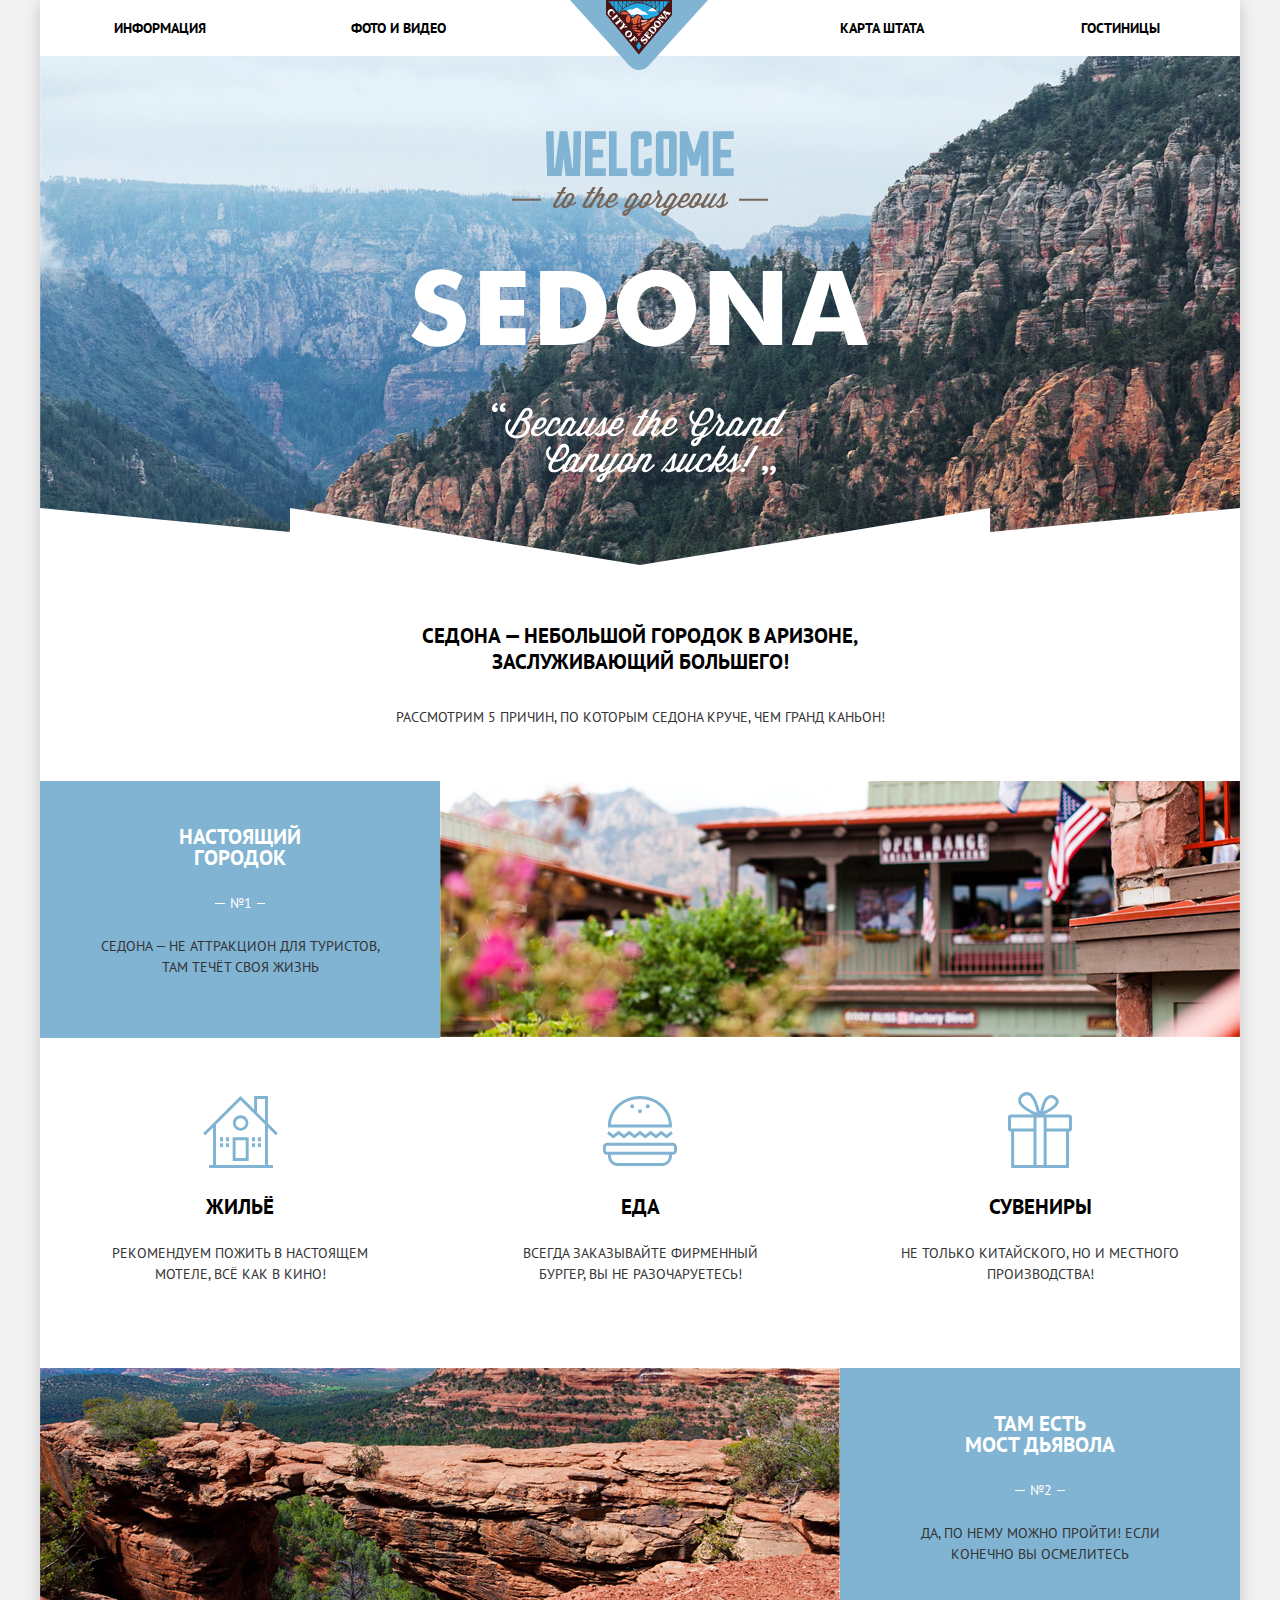
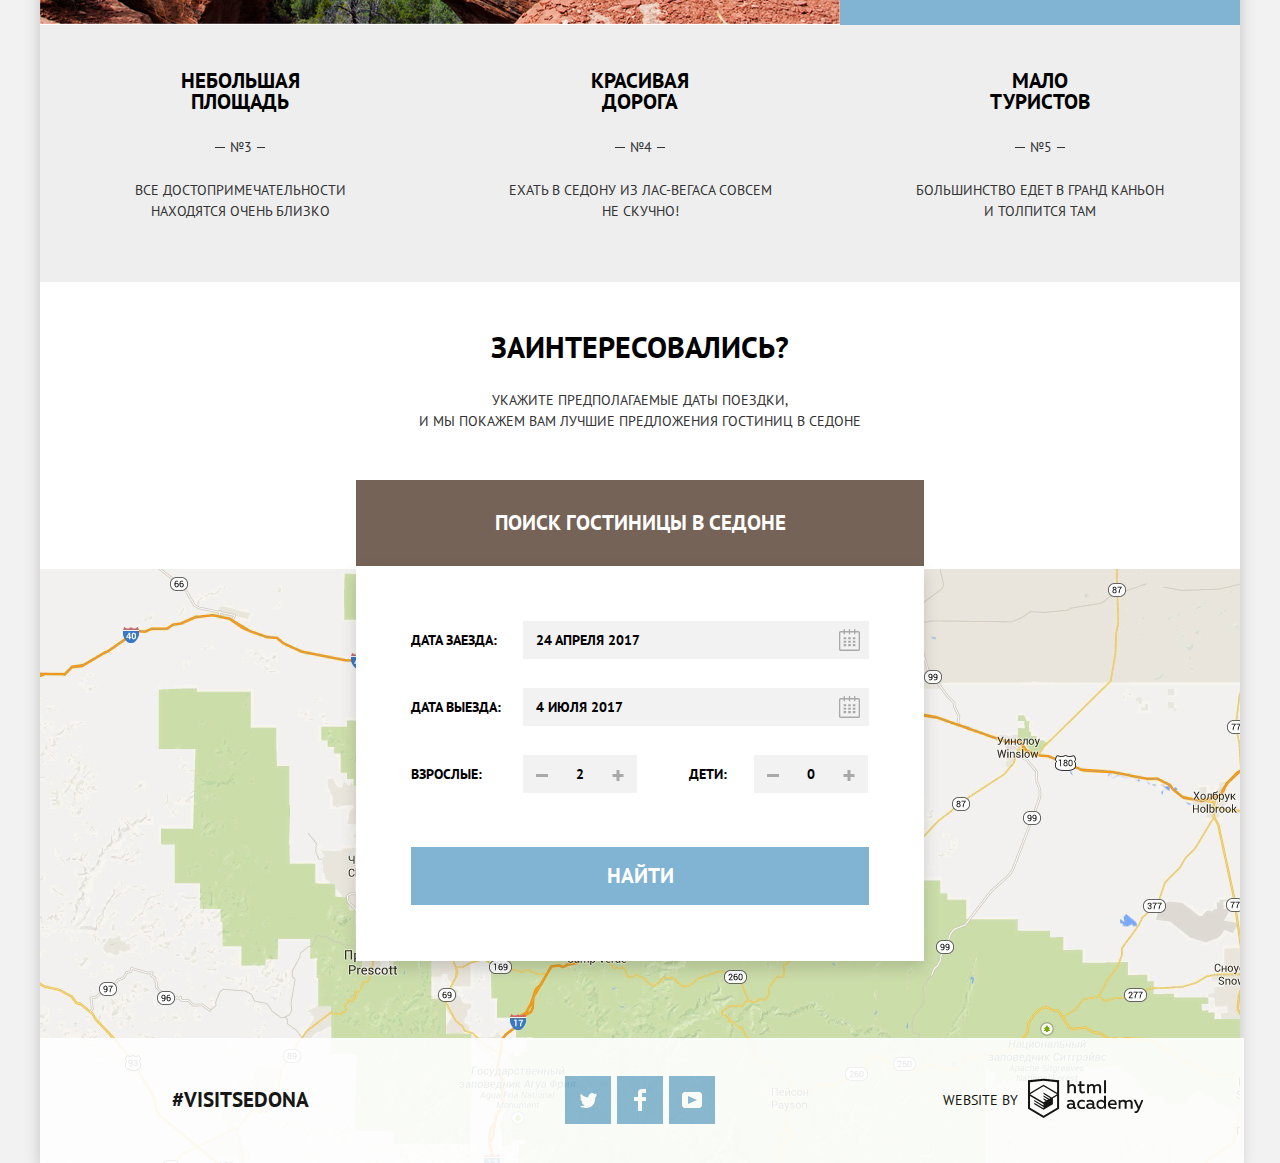
==== commit 896341e2: "доработки по замечаниям" ====
--- a/index.html
+++ b/index.html
@@ -6,20 +6,20 @@
   <title>HTML Academy: Седона</title>
   <link href="https://fonts.googleapis.com/css?family=PT+Sans:400,700&display=swap&subset=cyrillic" rel="stylesheet">
   <link rel="stylesheet" href="css/normalize.css">
-  <link rel="stylesheet" href="css/style.css">
+  <link rel="stylesheet" href="css/style-min.css">
 </head>
 
 <body>
 
   <div class="wrapper-header-main-footer">
     <header class="header">
-      <a class="logo" href="index.html"><img src="img/logo.svg" width="138" height="70" alt="Логотип"></a>
+      <a class="logo"><img src="img/logo.svg" width="138" height="70" alt="Логотип"></a>
       <nav>
         <ul class="header-nav">
           <li><a href="#">ИНФОРМАЦИЯ</a></li>
           <li><a href="#">ФОТО И ВИДЕО</a></li>
           <li><a href="#">КАРТА ШТАТА</a></li>
-          <li><a href="Hotels.html">ГОСТИНИЦЫ</a></li>
+          <li><a href="hotels.html">ГОСТИНИЦЫ</a></li>
         </ul>
       </nav>
     </header>
@@ -43,7 +43,7 @@
           </li>
           <li class="advantages-item advantages-item2">
             <div>
-              <h3 class="not-black">Там есть Мост дьявола</h3>
+              <h3 class="not-black">Там есть <br> Мост дьявола</h3>
               <span>№2</span>
               <p>Да, по нему можно пройти! Если конечно вы осмелитесь</p>
             </div>
@@ -99,12 +99,28 @@
     <footer class="footer">
       <span>#visitSEDONA</span>
       <ul class="footer-items">
-        <li><a href="#"><img src="img/tw-icon.svg" width="17" height="15" alt="Твиттер"></a></li>
-        <li><a href="#"><img src="img/fb-icon.svg" width="12" height="22" alt="Фесбук"></a></li>
-        <li><a href="#"><img src="img/youtube-icon.svg" width="20" height="16" alt="Ютуб"></a></li>
+        <li><a href="#" aria-label="твиттер">
+            <svg xmlns="http://www.w3.org/2000/svg" xmlns:xlink="http://www.w3.org/1999/xlink" width="17" height="15"
+              viewBox="0 0 17 15">
+              <path fill="#ffffff"
+                d="M10.95.144c1.685-.496 2.984.27 3.577 1.179.673-.231 1.331-.481 2.011-.708a2.345 2.345 0 0 1-.857 1.768c.685.17 1.304-.491 1.304-.491-.169 1-1.006 1.788-1.563 2.024-.231 6.75-3.175 11.217-10.077 11.082h-.446c-.41 0-4.164-.46-4.898-1.887 2.271.196 3.893-.422 4.693-1.177-.96-.3-2.679-.477-2.979-2.95.349.106.564.228 1.19.119C1.705 8.247.374 7.53.448 5.33c.285.328 1.067.536 1.34.472C1.085 5.561-.182 2.442.894.85c1.818 1.854 3.735 3.606 7.152 3.773C8.254 2.33 9.183.793 10.95.144z" />
+            </svg>
+          </a></li>
+        <li><a href="#" aria-label="фейсбук">
+            <svg xmlns="http://www.w3.org/2000/svg" width="12" height="22" viewBox="0 0 12 22">
+              <path fill="#ffffff" d="M12 4V0H8a4 4 0 0 0-4 4v4H0v4h4v10h4V12h4V8H8V4h4z" />
+            </svg>
+          </a></li>
+        <li><a href="#" aria-label="ютуб">
+            <svg xmlns="http://www.w3.org/2000/svg" xmlns:xlink="http://www.w3.org/1999/xlink" width="20" height="16"
+              viewBox="0 0 20 16">
+              <path fill="#ffffff"
+                d="M17 0H3C1.35 0 0 1.35 0 3v10c0 1.65 1.35 3 3 3h14c1.65 0 3-1.35 3-3V3c0-1.65-1.35-3-3-3zM6.027 11.998V4.002L15.014 8l-8.987 3.998z" />
+            </svg>
+          </a></li>
       </ul>
-      <p>Website by <a href="https://up.htmlacademy.ru"><svg xmlns="http://www.w3.org/2000/svg" width="115" height="41"
-            data-name="Layer 1" viewBox="0 0 113 39">
+      <p>Website by <a href="https://htmlacademy.ru/intensive/htmlcss"><svg xmlns="http://www.w3.org/2000/svg"
+            width="115" height="41" data-name="Layer 1" viewBox="0 0 113 39">
             <path fill="#000000"
               d="M46.84 28.22a2.07 2.07 0 0 0 .58-.11v1.4a3.41 3.41 0 0 1-1.24.22 1.75 1.75 0 0 1-1.75-1 5.08 5.08 0 0 1-3.3 1.13c-1.59 0-3.06-.87-3.06-2.68 0-2.24 2.08-2.93 3.9-2.93a11.63 11.63 0 0 1 2.28.26v-.31c0-1.09-.8-1.86-2.3-1.86a7.79 7.79 0 0 0-3.15.67v-1.79a10.72 10.72 0 0 1 3.35-.58c2.48 0 4 1.18 4 3.83v3.14a.57.57 0 0 0 .69.61zm-6.76-1.19a1.42 1.42 0 0 0 1.64 1.29 3.56 3.56 0 0 0 2.53-1v-1.51a10.21 10.21 0 0 0-1.9-.22c-1.1.01-2.27.35-2.27 1.45zM53.06 20.62a5.29 5.29 0 0 1 2.7.67v1.79a4.28 4.28 0 0 0-2.42-.73 2.89 2.89 0 1 0 0 5.76 5.26 5.26 0 0 0 2.55-.67v1.8a6.58 6.58 0 0 1-2.9.6 4.42 4.42 0 0 1-4.72-4.54 4.54 4.54 0 0 1 4.79-4.68zM65.84 28.22a2.07 2.07 0 0 0 .58-.11v1.4a3.41 3.41 0 0 1-1.24.22 1.75 1.75 0 0 1-1.75-1 5.08 5.08 0 0 1-3.3 1.13c-1.59 0-3.06-.87-3.06-2.68 0-2.24 2.08-2.93 3.9-2.93a11.63 11.63 0 0 1 2.28.26v-.31c0-1.09-.8-1.86-2.3-1.86a7.79 7.79 0 0 0-3.15.67v-1.79a10.72 10.72 0 0 1 3.35-.58c2.48 0 4 1.18 4 3.83v3.14a.57.57 0 0 0 .69.61zm-6.76-1.19a1.42 1.42 0 0 0 1.64 1.29 3.56 3.56 0 0 0 2.53-1v-1.51a10.21 10.21 0 0 0-1.9-.22c-1.11.01-2.27.35-2.27 1.45zM76.67 16.85v12.76h-1.76v-1.39a4.07 4.07 0 0 1-3.35 1.62 4.62 4.62 0 0 1 0-9.22 4 4 0 0 1 3.15 1.37v-5.14h2zm-4.76 5.48a2.9 2.9 0 0 0 0 5.8 3 3 0 0 0 2.79-1.84v-2.13a3.06 3.06 0 0 0-2.79-1.83zM82.99 20.62c3.48 0 4.68 2.81 4.12 5.34h-6.58c.22 1.57 1.75 2.22 3.35 2.22a6.41 6.41 0 0 0 2.77-.62v1.68a7.5 7.5 0 0 1-3.14.6c-2.68 0-5-1.53-5-4.61a4.39 4.39 0 0 1 4.48-4.61zm.09 1.62a2.39 2.39 0 0 0-2.57 2.26h4.85a2.06 2.06 0 0 0-2.28-2.26zM89.1 29.61v-8.75h1.73v1.09a4 4 0 0 1 2.92-1.33 3 3 0 0 1 2.73 1.4 4.33 4.33 0 0 1 3.06-1.4 3.21 3.21 0 0 1 3.32 3.52v5.47h-2V24.2a1.67 1.67 0 0 0-1.73-1.84 2.94 2.94 0 0 0-2.17 1.18V29.61h-2V24.2a1.67 1.67 0 0 0-1.73-1.84 3.11 3.11 0 0 0-2.32 1.35v5.91h-2zM111.47 20.86h2l-4.1 9.93c-.95 2.28-2.19 3-3.52 3a5 5 0 0 1-1.15-.15v-1.66a3 3 0 0 0 .89.13c.95 0 1.66-.67 2.17-2l.18-.44-4.16-8.82h2.13l3 6.6zM40.66 1.53v5a4 4 0 0 1 2.83-1.2A3.41 3.41 0 0 1 47.1 8.9v5.41h-2V9.15a1.9 1.9 0 0 0-2-2.1 3.08 3.08 0 0 0-2.44 1.46v5.8h-2V1.53h2zM52.43 2.42v3.12h3.17v1.71h-3.17v4c0 1.15.53 1.53 1.66 1.53a4.71 4.71 0 0 0 1.77-.35v1.68a7.14 7.14 0 0 1-2.35.38 2.68 2.68 0 0 1-3-2.88V7.23h-1.6V5.52h1.57V2.88zM58.1 14.29V5.54h1.73v1.09a4 4 0 0 1 2.92-1.33 3 3 0 0 1 2.73 1.4 4.33 4.33 0 0 1 3.06-1.4 3.21 3.21 0 0 1 3.32 3.52v5.47h-2V8.88a1.67 1.67 0 0 0-1.73-1.84 2.94 2.94 0 0 0-2.17 1.18V14.29h-2V8.88a1.67 1.67 0 0 0-1.73-1.84 3.11 3.11 0 0 0-2.32 1.35v5.91h-2zM74.72 1.52h1.95v12.76h-1.95zM15.44.02h-.16L0 1.62v28l15.28 9.09 15.28-9.09v-28zm13.12 28.45l-13.28 7.9L2 28.47V16.99l13.22 7.87v1.43l-9.07-5.4v1.38l9.11 5.47v1.46l-9.1-5.42v1.38l9.11 5.47 9.19-5.5V19.22l4.1-2.45v11.67zm0-13.16l-3.65 2.14-1.68 1-8-4.76v1.38l6.84 4.07h-.06l-.15.09-1 .57-5.64-3.36v1.38l4.45 2.65-1.05.7-3.36-2v1.38l2.21 1.3-2.25 1.35-13.16-7.82 13.17-7.92zm0-1.39L15.21 6.05l-13.2 7.86V3.41l13.28-1.39 13.28 1.39v10.51z" />
           </svg></a></p>
@@ -112,9 +128,11 @@
   </div>
 
   <div class="popup">
-    <form class="popup-form" action="http://echo.htmlacademy.ru">
-      <label>Дата заезда: <input class="input-back input1" type="text" value="24 апреля 2017"><span></span></label>
-      <label>Дата выезда: <input class="input-back input2" type="text" value="4 июля 2017"><span></span></label>
+    <form class="popup-form" action="http://echo.htmlacademy.ru" method="POST">
+      <label>Дата заезда: <input class="input-back input1" type="text" placeholder="24 апреля 2017"><button
+          type="button" aria-label="Календар"></button></label>
+      <label>Дата выезда: <input class="input-back input2" type="text" placeholder="4 июля 2017"><button type="button"
+          aria-label="Календар"></button></label>
       <div class="popup-wrapper">
         <label for="quantity1">Взрослые:</label> <button class="back margin41" type="button"
           aria-label="минус"></button><input class="back" type="text" value="2" id="quantity1"><button class="back more"
@@ -130,7 +148,7 @@
     </form>
   </div>
 
-  <script src="js/script.js"></script>
+  <script src="js/script-min.js"></script>
 </body>
 
 </html>
--- a/css/style-min.css
+++ b/css/style-min.css
@@ -0,0 +1 @@
+body{font-family:"PT Sans",Arial sans-serif;margin:0;text-transform:uppercase;font-size:14px;background:#f2f2f2;text-align:center;position:relative}a{text-decoration:none}.visually-hidden{position:absolute;width:1px;height:1px;margin:-1px;border:0;padding:0;clip:rect(0 0 0 0);overflow:hidden}.redefinition ul{padding:0;margin:0;list-style-type:none}.hotel-search{position:relative}section:not(.advantages .hotel-search) p{color:#333;line-height:1.5}.advantages-items li{color:#333;line-height:1.5}.advantages-items h3:not(.not-black){color:#000}.advantages h2{color:#333;font-weight:400;font-size:14px;margin-bottom:56px}.main h3, .main h1{font-size:21px;line-height:1.24}.hotel-search p{line-height:1.71;color:#333;margin-top:25px;margin-bottom:48px}.hotel-search span{font-size:30px;color:#000;font-weight:bold}.hotel-search button{color:#fff;font-size:21px;font-weight:bold;border:none;width:568px;height:86px;text-transform:uppercase;background:#766357}.hotel-search button:hover{background-color:#604e43}.hotel-search button:active{background-color:#503e33;color:rgba(255, 255, 255, 0.3)}.header li, .main li, .footer li{list-style-type:none}.header ul, .main ul, .footer ul{padding:0}.header-nav a{color:#000;font-weight:bold}.header-nav a:focus, .header-nav a:hover{color:#81b3d2}.header-nav a:active{color:rgba(0, 0, 0, 0.3)}.header-nav .active{color:#766357}.header{position:relative}.header-nav{display:-webkit-box;display:-ms-flexbox;display:flex;-webkit-box-pack:center;-ms-flex-pack:center;justify-content:space-between;-webkit-box-align:center;-ms-flex-align:center;align-items:center;height:56px;margin:0;padding:0}.header-nav li{width:239px;text-align:center}.header-nav li:nth-child(2){margin-right:auto}.wrapper-header-main-footer{width:1200px;margin:auto;background-color:#fff;-webkit-box-shadow:0px 5px 15px 0px rgba(0, 1, 1, 0.2);box-shadow:0px 5px 15px 0px rgba(0,1,1,0.2)}.logo{position:absolute;left:530px;z-index:1}.welcome{position:relative;height:509px;background:url(../img/welcome.svg) no-repeat, url(../img/background-photo.jpg) no-repeat;background-position:50% 48%, 0 -83px;background-color:#669ec0;background-size:458px 352px,cover;margin-bottom:58px}.welcome::after{content:"";position:absolute;bottom:0;left:0;width:1200px;height:57px;background:url(../img/polygon.svg) no-repeat;background-position:50% 48%;background-size:auto}.main h1{width:440px;margin:auto;margin-bottom:34px}.advantages{margin-bottom:51px}.advantages-item div{width:400px;background-color:#81b3d2;padding:45px 0 60px}.advantages-items li:nth-child(n+3){width:400px;background-color:#eee;padding:45px 0 60px}.advantages-items h3{width:151px;margin:auto;line-height:21px}.advantages-items p{width:270px;margin:auto}.advantages-item2 p, .advantages-item1 p{width:305px}.advantages-item5 p{width:250px}.advantages-items span{display:block;padding:25px 0 22px}.advantages-items span::before{content:"";display:inline-block;vertical-align:baseline;margin-bottom:4px;margin-right:5px;width:10px;border-top:1px solid #333}.advantages-items span::after{content:"";display:inline-block;vertical-align:baseline;margin-bottom:4px;margin-left:5px;width:8px;border-top:1px solid #333}.advantages-item2 span::before, .advantages-item2 span::after, .advantages-item1 span::before, .advantages-item1 span::after{border-color:#fff}.advantages-item1{display:-webkit-box;display:-ms-flexbox;display:flex;margin-bottom:330px}.advantages-item2{display:-webkit-box;display:-ms-flexbox;display:flex;-webkit-box-orient:horizontal;-webkit-box-direction:reverse;-ms-flex-direction:row-reverse;flex-direction:row-reverse}.advantages-items{height:1098px;display:-webkit-box;display:-ms-flexbox;display:flex;-ms-flex-wrap:wrap;flex-wrap:wrap}.recommend{position:absolute;top:1036px}.recommend-items{display:-webkit-box;display:-ms-flexbox;display:flex;margin:0}.recommend-items p{margin:auto;width:285px}.recommend-items li{width:400px;min-height:330px;-webkit-box-sizing:border-box;box-sizing:border-box}.recommend-items li:first-child{background:url(../img/icon-1.svg) 50% 60px no-repeat}.recommend-items li:nth-child(2){background:url(../img/icon-3.svg) 50% 60px no-repeat}.recommend-items li:last-child{background:url(../img/icon-2.svg) 50% 56px no-repeat}.recommend h3{margin-top:158px;margin-bottom:23px}.advantages-items li:nth-last-child(n+4){color:#fff}.footer{position:absolute;bottom:0;left:50%;margin-left:-600px;display:-webkit-box;display:-ms-flexbox;display:flex;height:125px;-webkit-box-align:center;-ms-flex-align:center;align-items:center;-webkit-box-pack:center;-ms-flex-pack:center;justify-content:center;-webkit-box-sizing:border-box;box-sizing:border-box;padding:0 101px 0 132px;background-color:#fff;opacity:0.9;z-index:2}.footer span:first-child{font-size:21px;font-weight:bold}.footer p:last-child{width:200px;display:-webkit-box;display:-ms-flexbox;display:flex;-webkit-box-pack:justify;-ms-flex-pack:justify;justify-content:space-between;-webkit-box-align:center;-ms-flex-align:center;align-items:center}.footer .footer-items{display:-webkit-box;display:-ms-flexbox;display:flex;-webkit-box-pack:justify;-ms-flex-pack:justify;justify-content:space-between;width:150px;margin:0 228px 0 256px}.footer-items a{display:-webkit-box;display:-ms-flexbox;display:flex;-webkit-box-pack:center;-ms-flex-pack:center;justify-content:center;-webkit-box-align:center;-ms-flex-align:center;align-items:center;width:46px;height:48px;background-color:#81b3d2}.footer-items a:focus, .footer-items a:hover{background-color:#669ec0}.footer-items a:active{background-color:#5496bd}.footer-items a:active path{opacity:0.3}.htmlacademy:focus path, .htmlacademy:hover path{fill:#81b3d2}.htmlacademy:active path{fill:#bdbbbc}.redefinition footer{position:inherit}.filter legend{font-size:16px;font-weight:bold;text-align:left;margin-bottom:12px}.filter .fieldset1{margin-right:115px}.filter .fieldset2{margin-right:auto}.fieldset legend{margin-bottom:30px}.filter{color:#fff;padding:28px 72px 35px 72px;height:217px;-webkit-box-sizing:border-box;box-sizing:border-box;background:url(../img/filter-background.jpg) 0 -295px;background-color:#669ec0}.sorting{position:absolute;width:891px;display:-webkit-box;display:-ms-flexbox;display:flex;font-size:12px;margin-left:236px;margin-top:38px}.sorting>a:last-child{display:inline-block;vertical-align:baseline;margin-left:12px}.sorting .sorting-items{display:-webkit-box;display:-ms-flexbox;display:flex}.sorting-items li:nth-child(2){margin:0 33px}.sorting .sorting-items{margin-right:auto}.sorting-items a{color:rgba(0, 0, 0, 0.3);border-bottom:1px dotted #81b3d2}.sorting a:focus, .sorting a:hover{color:#81b3d2}.sorting a:active{color:#000;border:none}.sorting .active2{color:#81b3d2}.sorting polygon:focus, .sorting polygon:hover{fill:#000}.sorting polygon:active{fill:#81b3d2}.sorting .active3{fill:#81b3d2}.sorting svg{width:11px;height:10px}.sorting h2{font-size:12px;font-weight:400;margin:0 40px 0 0}.star{display:-webkit-box;display:-ms-flexbox;display:flex;-webkit-box-pack:justify;-ms-flex-pack:justify;justify-content:space-between;width:90px;height:17px}.star2{width:65px}.star3{width:40px}.rating-back{display:-webkit-box;display:-ms-flexbox;display:flex;-webkit-box-pack:center;-ms-flex-pack:center;justify-content:center;-webkit-box-align:center;-ms-flex-align:center;align-items:center;width:110px;height:27px;background-color:#f2f2f2;color:#666}.hotels-items>li{-webkit-box-sizing:border-box;box-sizing:border-box;height:151px;display:-webkit-box;display:-ms-flexbox;display:flex;-webkit-box-align:center;-ms-flex-align:center;align-items:center;border-top:1px solid rgba(0, 0, 0, 0.3);padding:0 72px;text-align:left}.hotels-items>li:last-child{border-top:1px solid rgba(0, 0, 0, 0.3);border-bottom:1px solid rgba(0,0,0,0.3)}.hotels>span{display:block;height:86px;text-align:left;-webkit-box-sizing:border-box;box-sizing:border-box;padding:30px 0 0 72px;font-size:21px;font-weight:bold}.hotels .wrapper{width:259px;height:90px;margin-left:30px;margin-right:auto}.hotels .wrapper2{display:-webkit-box;display:-ms-flexbox;display:flex;-webkit-box-pack:justify;-ms-flex-pack:justify;justify-content:space-between;width:182px;margin-bottom:17px}.hotels .wrapper3{display:-webkit-box;display:-ms-flexbox;display:flex;-webkit-box-orient:vertical;-webkit-box-direction:normal;-ms-flex-direction:column;flex-direction:column;-webkit-box-pack:justify;-ms-flex-pack:justify;justify-content:space-between;-webkit-box-align:end;-ms-flex-align:end;align-items:flex-end;height:90px}.hotels h3{font-size:21px;margin:0;margin-bottom:16px;line-height:0.7}.hotels h3:focus, .hotels h3:hover{color:#81b3d2}.hotels h3:active{color:rgba(0, 0, 0, 0.3)}.hotels span:not(:nth-child(2)){color:#333}.hotels span:nth-child(7){color:#666}.hotels a:not(.title){display:-webkit-inline-box;display:-ms-inline-flexbox;display:inline-flex;-webkit-box-align:center;-ms-flex-align:center;align-items:center;color:#fff;font-weight:bold;padding:0 17px;height:27px;background-color:#81b3d2}.hotels a:not(.title):focus, .hotels a:not(.title):hover{background-color:#669ec0}.hotels a:not(.title):active{background-color:#5496bd;color:rgba(255, 255, 255, 0.3)}.hotels a:not(.title):nth-of-type(1){margin-right:6px}.hotels a:not(.title):last-child{background-color:#766357}.hotels a:not(.title):last-child:focus, .hotels a:not(.title):last-child:hover{background-color:#604e43}.hotels a:not(.title):last-child:active{background-color:#503e33;color:rgba(255,255,255,0.3)}.title{color:#000}.fieldset input{position:absolute;width:1px;height:1px;margin:-1px;border:0;padding:0;clip:rect(0 0 0 0);overflow:hidden}.filter span{display:inline-block;vertical-align:baseline;position:absolute;left:0;top:-5px;width:23px;height:23px;background:url(../img/checkbox-off.svg)}.filter ul{text-align:left;width:140px}.filter li{-webkit-box-sizing:border-box;box-sizing:border-box;padding-left:40px;position:relative;margin-bottom:30px}.filter li:last-child{margin-bottom:0}.input-checkbox:checked+span{width:27px;background:url(../img/checkbox-on.svg)}.fieldset3-wrapper{display:-webkit-box;display:-ms-flexbox;display:flex;width:318px;height:36px;-webkit-box-sizing:border-box;box-sizing:border-box;border:2px solid #fff;border-radius:2px;padding:5px 0;margin-bottom:19px}.fieldset3-wrapper input{font-size:14px;color:#fff;background:transparent;border:none;text-align:center}.fieldset3-wrapper input:first-child{border-right:1px solid #fff}.fieldset3-wrapper input:last-child{border-left:1px solid #fff}.slider{height:2px;background:rgba(250, 250, 250, 0.3)}.slider div{position:relative;width:273px;height:2px;background:#fff}.slider svg:first-child{position:absolute;left:0;top:-9px;width:20px;height:23px}.slider svg:first-child:focus, .slider svg:first-child:hover{width:22px;height:25px;top:-10px}.slider svg:last-child{position:absolute;right:0;top:-9px;width:20px;height:23px}.slider svg:last-child:focus, .slider svg:last-child:hover{width:22px;height:25px;top:-10px}.filter fieldset{border:none;padding:0;margin:0}.filter button{background-color:transparent;color:#fff;width:137px;height:35px;border:2px solid #fff;border-radius:2px;margin-left:-7px}.filter button:focus, .filter button:hover{background-color:#fff;color:#000}.filter .fieldset3{margin-bottom:33px}.filter form{display:-webkit-box;display:-ms-flexbox;display:flex}.redefinition footer{margin-left:0}.popup{-webkit-transition:0.5s;-o-transition:0.5s;transition:0.5s;-webkit-transform:scaley(1);-ms-transform:scaley(1);transform:scaley(1);-webkit-transform-origin:50% 0;-ms-transform-origin:50% 0;transform-origin:50% 0;position:absolute;bottom:202px;left:50%;margin-left:-284px;width:568px;height:395px;-webkit-box-shadow:0px 7px 15px 0 rgba(0, 1, 1, 0.15);box-shadow:0px 7px 15px 0 rgba(0, 1, 1, 0.15);background-color:#fff;-webkit-box-sizing:border-box;box-sizing:border-box;padding:55px 55px;font-weight:bold;text-align:left;z-index:2}.modal-show{-webkit-transform:scaley(0);-ms-transform:scaley(0);transform:scaley(0)}.popup input{font-weight:bold;border:none}.input-back{width:346px;height:38px;background-color:#f2f2f2;padding-left:13px;-webkit-box-sizing:border-box;box-sizing:border-box;text-transform:uppercase}.input-back:focus,.input-back:hover{background-color:#ebebeb}.input-back:focus{background-color:#fff;border:solid 2px #e5e5e5}.popup-form>label{display:-webkit-box;display:-ms-flexbox;display:flex;-webkit-box-pack:justify;-ms-flex-pack:justify;justify-content:space-between;-webkit-box-align:center;-ms-flex-align:center;align-items:center;position:relative;margin-bottom:29px}.input-back+button{position:absolute;right:9px;width:21px;height:22px;background:url(../img/calendar.svg);border:none}.input-back+button:focus,.input-back+button:hover{background:url(../img/calendar-hover.svg);z-index:33}.input-back+button:active{background:url(../img/calendar-active.svg)}.back{width:38px;height:38px;background-color:#f2f2f2;border:none;padding:0;text-align:center}.popup label:nth-of-type(n+3){display:-webkit-inline-box;display:-ms-inline-flexbox;display:inline-flex;-webkit-box-align:center;-ms-flex-align:center;align-items:center}.popup .popup-wrapper{display:-webkit-inline-box;display:-ms-inline-flexbox;display:inline-flex;-webkit-box-align:center;-ms-flex-align:center;align-items:center}.margin41{position:relative;margin-left:41px}.margin41::after{content:"";position:absolute;left:50%;margin-left:-6px;width:12px;height:3px;background-color:#a9a9a9}.more:focus::after,.more:focus::before,.margin41:focus::after,.margin27:focus::after,.more:hover::after,.more:hover::before,.margin41:hover::after,.margin27:hover::after{background-color:#000}.more:active::after,.more:active::before,.margin41:active::after,.margin27:active::after{background-color:#81b3d2}.margin27{position:relative;margin-left:27px}.margin27::after{content:"";position:absolute;left:50%;margin-left:-6px;width:12px;height:3px;background-color:#a9a9a9}.popup .popup-wrapper:first-of-type{margin-right:48px}.more{position:relative}.more::before{content:"";position:absolute;left:50%;width:11px;height:3px;background-color:#a9a9a9;-webkit-transform:translateX(-50%);-ms-transform:translateX(-50%);transform:translateX(-50%)}.more::after{content:"";position:absolute;left:50%;width:11px;height:3px;background-color:#a9a9a9;-webkit-transform:translateX(-50%) rotate(90deg);-ms-transform:translateX(-50%) rotate(90deg);transform:translateX(-50%) rotate(90deg)}.popup-form>button{width:100%;height:58px;background-color:#81b3d2;border:none;color:#fff;text-transform:uppercase;font-size:21px;font-weight:bold;margin-top:54px}.popup-form>button:focus,.popup-form>button:hover{background-color:#669ec0}.popup-form>button:active{background-color:#5496bd;color:rgba(255,255,255,0.3)}.map{position:absolute;bottom:0;left:0}.hotel-search iframe{position:relative;z-index:1}@-webkit-keyframes shake{0%,100%{-webkit-transform:translateX(0);transform:translateX(0)}10%,30%,50%,70%,90%{-webkit-transform:translateX(-10px);transform:translateX(-10px)}20%,40%,60%,80%{-webkit-transform:translateX(10px);transform:translateX(10px)}}@keyframes shake{0%,100%{-webkit-transform:translateX(0);transform:translateX(0)}10%,30%,50%,70%,90%{-webkit-transform:translateX(-10px);transform:translateX(-10px)}20%,40%,60%,80%{-webkit-transform:translateX(10px);transform:translateX(10px)}}.modal-error{-webkit-animation:shake 0.6s;animation:shake 0.6s}.input-back::-webkit-input-placeholder{color:#000}.input-back:-ms-input-placeholder{color:#000}.input-back::-ms-input-placeholder{color:#000}.input-back::placeholder{color:#000}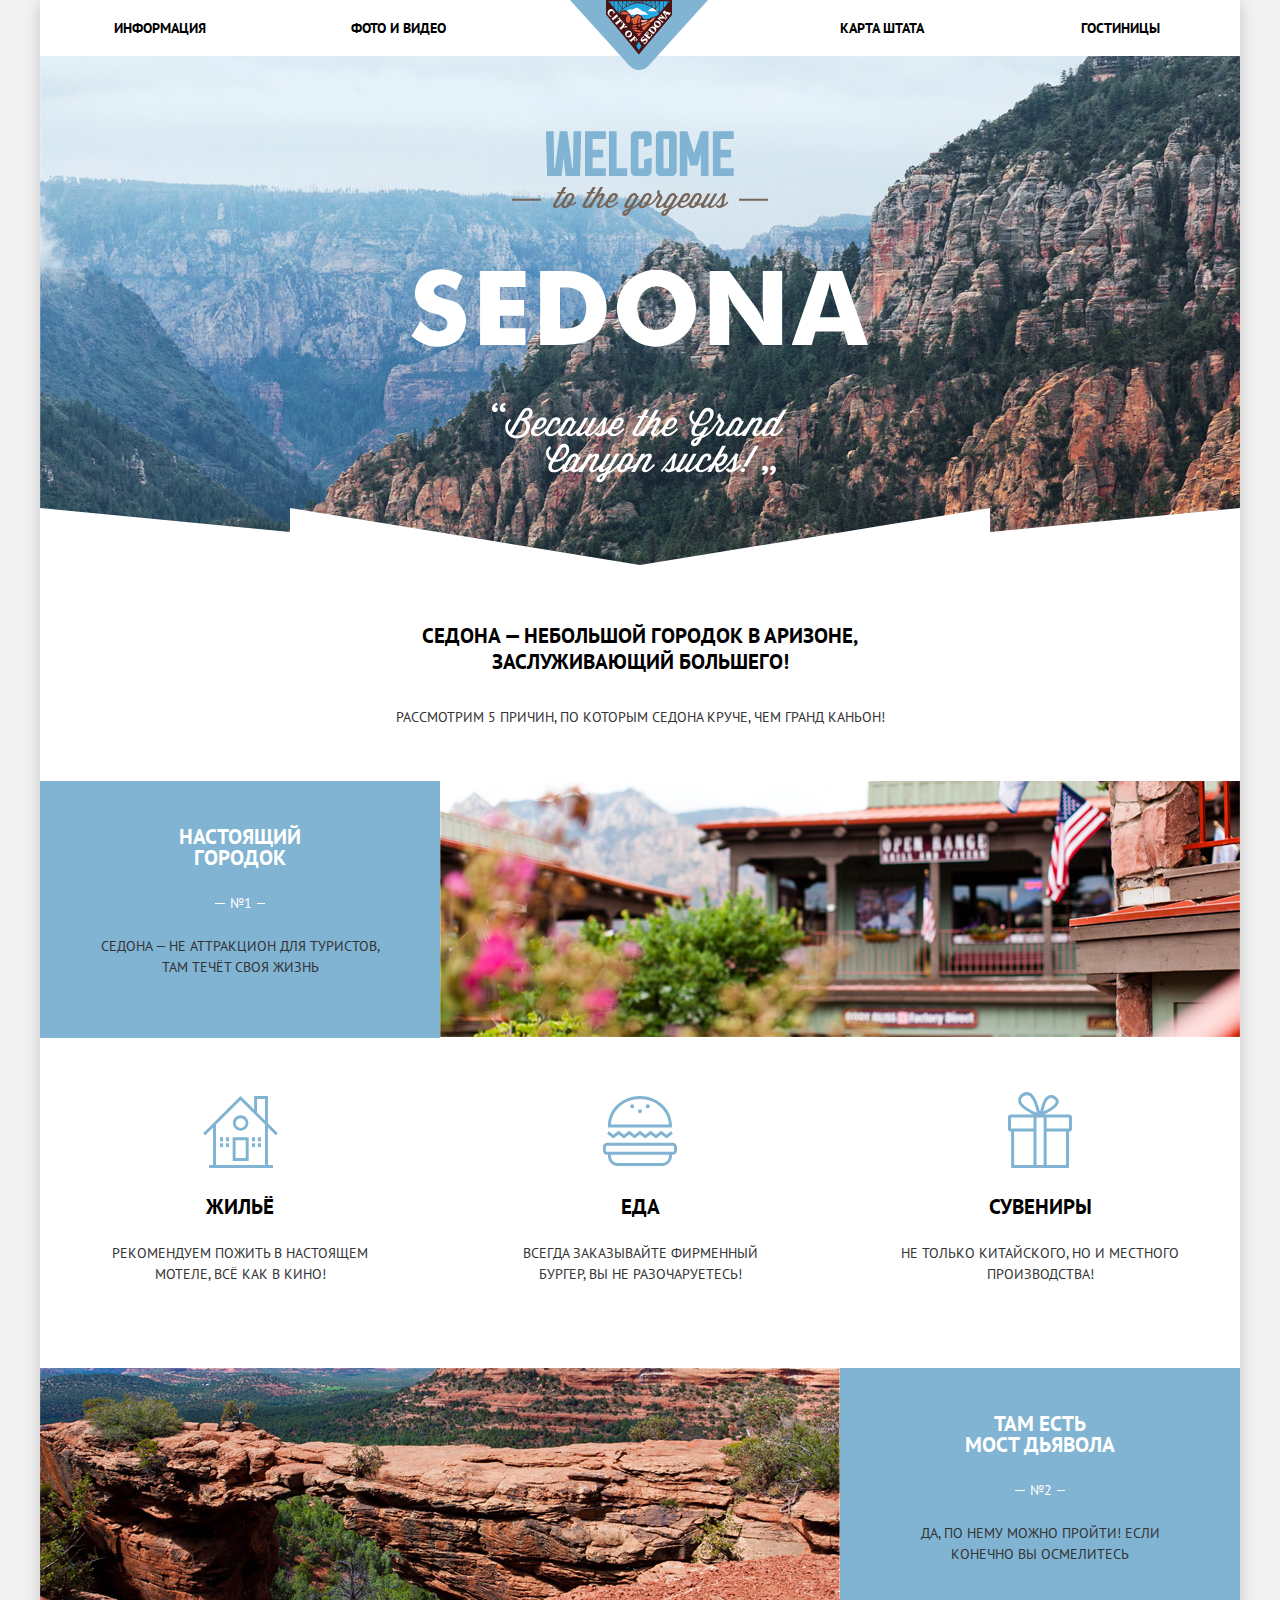
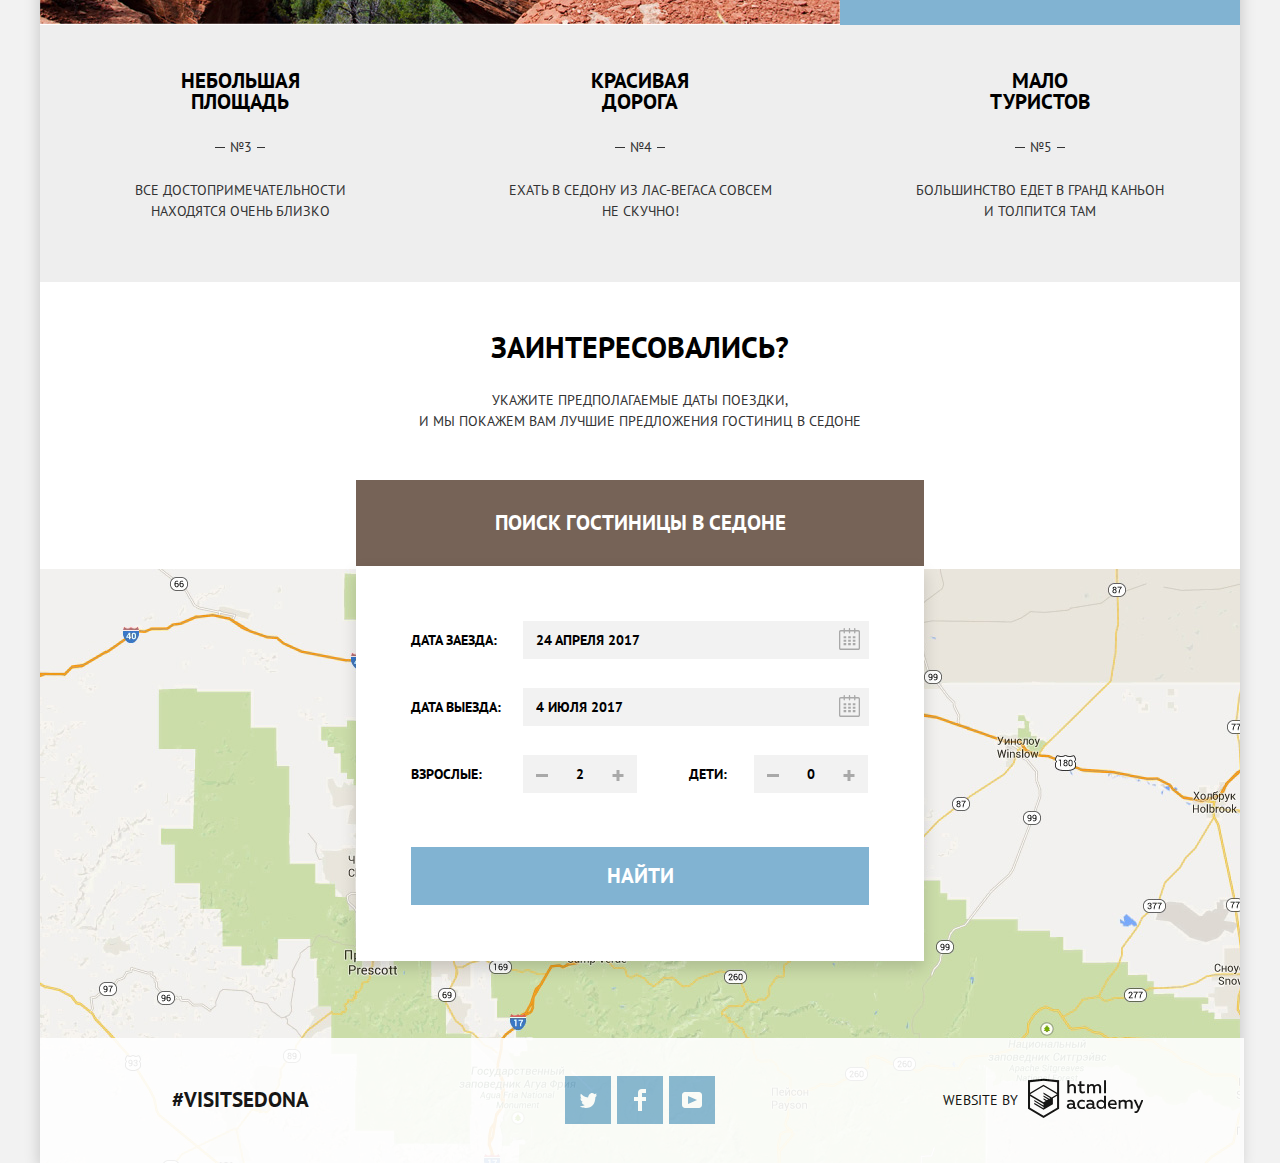
==== commit 4f280152: "автопроверка" ====
--- a/index.html
+++ b/index.html
@@ -129,10 +129,8 @@
 
   <div class="popup">
     <form class="popup-form" action="http://echo.htmlacademy.ru" method="POST">
-      <label>Дата заезда: <input class="input-back input1" type="text" placeholder="24 апреля 2017"><button
-          type="button" aria-label="Календар"></button></label>
-      <label>Дата выезда: <input class="input-back input2" type="text" placeholder="4 июля 2017"><button type="button"
-          aria-label="Календар"></button></label>
+      <label>Дата заезда: <input class="input-back input1" type="text" placeholder="24 апреля 2017"></label><button type="button" aria-label="Календар"></button>
+      <label>Дата выезда: <input class="input-back input2" type="text" placeholder="4 июля 2017"></label><button type="button" aria-label="Календар"></button>
       <div class="popup-wrapper">
         <label for="quantity1">Взрослые:</label> <button class="back margin41" type="button"
           aria-label="минус"></button><input class="back" type="text" value="2" id="quantity1"><button class="back more"
@@ -140,8 +138,7 @@
       </div>
 
       <div class="popup-wrapper">
-        <label for="quantity2">Дети:</label> <button class="back margin27" type="button"
-          aria-label="минус"></button><input class="back" type="text" value="0" id="quantity2"><button class="back more"
+        <label for="quantity2">Дети:</label> <button class="back margin27" type="button" aria-label="минус"></button><input class="back" type="text" value="0" id="quantity2"><button class="back more"
           type="button" aria-label="минус"></button>
       </div>
       <button>Найти</button>
--- a/css/style-min.css
+++ b/css/style-min.css
@@ -1 +1 @@
-body{font-family:"PT Sans",Arial sans-serif;margin:0;text-transform:uppercase;font-size:14px;background:#f2f2f2;text-align:center;position:relative}a{text-decoration:none}.visually-hidden{position:absolute;width:1px;height:1px;margin:-1px;border:0;padding:0;clip:rect(0 0 0 0);overflow:hidden}.redefinition ul{padding:0;margin:0;list-style-type:none}.hotel-search{position:relative}section:not(.advantages .hotel-search) p{color:#333;line-height:1.5}.advantages-items li{color:#333;line-height:1.5}.advantages-items h3:not(.not-black){color:#000}.advantages h2{color:#333;font-weight:400;font-size:14px;margin-bottom:56px}.main h3, .main h1{font-size:21px;line-height:1.24}.hotel-search p{line-height:1.71;color:#333;margin-top:25px;margin-bottom:48px}.hotel-search span{font-size:30px;color:#000;font-weight:bold}.hotel-search button{color:#fff;font-size:21px;font-weight:bold;border:none;width:568px;height:86px;text-transform:uppercase;background:#766357}.hotel-search button:hover{background-color:#604e43}.hotel-search button:active{background-color:#503e33;color:rgba(255, 255, 255, 0.3)}.header li, .main li, .footer li{list-style-type:none}.header ul, .main ul, .footer ul{padding:0}.header-nav a{color:#000;font-weight:bold}.header-nav a:focus, .header-nav a:hover{color:#81b3d2}.header-nav a:active{color:rgba(0, 0, 0, 0.3)}.header-nav .active{color:#766357}.header{position:relative}.header-nav{display:-webkit-box;display:-ms-flexbox;display:flex;-webkit-box-pack:center;-ms-flex-pack:center;justify-content:space-between;-webkit-box-align:center;-ms-flex-align:center;align-items:center;height:56px;margin:0;padding:0}.header-nav li{width:239px;text-align:center}.header-nav li:nth-child(2){margin-right:auto}.wrapper-header-main-footer{width:1200px;margin:auto;background-color:#fff;-webkit-box-shadow:0px 5px 15px 0px rgba(0, 1, 1, 0.2);box-shadow:0px 5px 15px 0px rgba(0,1,1,0.2)}.logo{position:absolute;left:530px;z-index:1}.welcome{position:relative;height:509px;background:url(../img/welcome.svg) no-repeat, url(../img/background-photo.jpg) no-repeat;background-position:50% 48%, 0 -83px;background-color:#669ec0;background-size:458px 352px,cover;margin-bottom:58px}.welcome::after{content:"";position:absolute;bottom:0;left:0;width:1200px;height:57px;background:url(../img/polygon.svg) no-repeat;background-position:50% 48%;background-size:auto}.main h1{width:440px;margin:auto;margin-bottom:34px}.advantages{margin-bottom:51px}.advantages-item div{width:400px;background-color:#81b3d2;padding:45px 0 60px}.advantages-items li:nth-child(n+3){width:400px;background-color:#eee;padding:45px 0 60px}.advantages-items h3{width:151px;margin:auto;line-height:21px}.advantages-items p{width:270px;margin:auto}.advantages-item2 p, .advantages-item1 p{width:305px}.advantages-item5 p{width:250px}.advantages-items span{display:block;padding:25px 0 22px}.advantages-items span::before{content:"";display:inline-block;vertical-align:baseline;margin-bottom:4px;margin-right:5px;width:10px;border-top:1px solid #333}.advantages-items span::after{content:"";display:inline-block;vertical-align:baseline;margin-bottom:4px;margin-left:5px;width:8px;border-top:1px solid #333}.advantages-item2 span::before, .advantages-item2 span::after, .advantages-item1 span::before, .advantages-item1 span::after{border-color:#fff}.advantages-item1{display:-webkit-box;display:-ms-flexbox;display:flex;margin-bottom:330px}.advantages-item2{display:-webkit-box;display:-ms-flexbox;display:flex;-webkit-box-orient:horizontal;-webkit-box-direction:reverse;-ms-flex-direction:row-reverse;flex-direction:row-reverse}.advantages-items{height:1098px;display:-webkit-box;display:-ms-flexbox;display:flex;-ms-flex-wrap:wrap;flex-wrap:wrap}.recommend{position:absolute;top:1036px}.recommend-items{display:-webkit-box;display:-ms-flexbox;display:flex;margin:0}.recommend-items p{margin:auto;width:285px}.recommend-items li{width:400px;min-height:330px;-webkit-box-sizing:border-box;box-sizing:border-box}.recommend-items li:first-child{background:url(../img/icon-1.svg) 50% 60px no-repeat}.recommend-items li:nth-child(2){background:url(../img/icon-3.svg) 50% 60px no-repeat}.recommend-items li:last-child{background:url(../img/icon-2.svg) 50% 56px no-repeat}.recommend h3{margin-top:158px;margin-bottom:23px}.advantages-items li:nth-last-child(n+4){color:#fff}.footer{position:absolute;bottom:0;left:50%;margin-left:-600px;display:-webkit-box;display:-ms-flexbox;display:flex;height:125px;-webkit-box-align:center;-ms-flex-align:center;align-items:center;-webkit-box-pack:center;-ms-flex-pack:center;justify-content:center;-webkit-box-sizing:border-box;box-sizing:border-box;padding:0 101px 0 132px;background-color:#fff;opacity:0.9;z-index:2}.footer span:first-child{font-size:21px;font-weight:bold}.footer p:last-child{width:200px;display:-webkit-box;display:-ms-flexbox;display:flex;-webkit-box-pack:justify;-ms-flex-pack:justify;justify-content:space-between;-webkit-box-align:center;-ms-flex-align:center;align-items:center}.footer .footer-items{display:-webkit-box;display:-ms-flexbox;display:flex;-webkit-box-pack:justify;-ms-flex-pack:justify;justify-content:space-between;width:150px;margin:0 228px 0 256px}.footer-items a{display:-webkit-box;display:-ms-flexbox;display:flex;-webkit-box-pack:center;-ms-flex-pack:center;justify-content:center;-webkit-box-align:center;-ms-flex-align:center;align-items:center;width:46px;height:48px;background-color:#81b3d2}.footer-items a:focus, .footer-items a:hover{background-color:#669ec0}.footer-items a:active{background-color:#5496bd}.footer-items a:active path{opacity:0.3}.htmlacademy:focus path, .htmlacademy:hover path{fill:#81b3d2}.htmlacademy:active path{fill:#bdbbbc}.redefinition footer{position:inherit}.filter legend{font-size:16px;font-weight:bold;text-align:left;margin-bottom:12px}.filter .fieldset1{margin-right:115px}.filter .fieldset2{margin-right:auto}.fieldset legend{margin-bottom:30px}.filter{color:#fff;padding:28px 72px 35px 72px;height:217px;-webkit-box-sizing:border-box;box-sizing:border-box;background:url(../img/filter-background.jpg) 0 -295px;background-color:#669ec0}.sorting{position:absolute;width:891px;display:-webkit-box;display:-ms-flexbox;display:flex;font-size:12px;margin-left:236px;margin-top:38px}.sorting>a:last-child{display:inline-block;vertical-align:baseline;margin-left:12px}.sorting .sorting-items{display:-webkit-box;display:-ms-flexbox;display:flex}.sorting-items li:nth-child(2){margin:0 33px}.sorting .sorting-items{margin-right:auto}.sorting-items a{color:rgba(0, 0, 0, 0.3);border-bottom:1px dotted #81b3d2}.sorting a:focus, .sorting a:hover{color:#81b3d2}.sorting a:active{color:#000;border:none}.sorting .active2{color:#81b3d2}.sorting polygon:focus, .sorting polygon:hover{fill:#000}.sorting polygon:active{fill:#81b3d2}.sorting .active3{fill:#81b3d2}.sorting svg{width:11px;height:10px}.sorting h2{font-size:12px;font-weight:400;margin:0 40px 0 0}.star{display:-webkit-box;display:-ms-flexbox;display:flex;-webkit-box-pack:justify;-ms-flex-pack:justify;justify-content:space-between;width:90px;height:17px}.star2{width:65px}.star3{width:40px}.rating-back{display:-webkit-box;display:-ms-flexbox;display:flex;-webkit-box-pack:center;-ms-flex-pack:center;justify-content:center;-webkit-box-align:center;-ms-flex-align:center;align-items:center;width:110px;height:27px;background-color:#f2f2f2;color:#666}.hotels-items>li{-webkit-box-sizing:border-box;box-sizing:border-box;height:151px;display:-webkit-box;display:-ms-flexbox;display:flex;-webkit-box-align:center;-ms-flex-align:center;align-items:center;border-top:1px solid rgba(0, 0, 0, 0.3);padding:0 72px;text-align:left}.hotels-items>li:last-child{border-top:1px solid rgba(0, 0, 0, 0.3);border-bottom:1px solid rgba(0,0,0,0.3)}.hotels>span{display:block;height:86px;text-align:left;-webkit-box-sizing:border-box;box-sizing:border-box;padding:30px 0 0 72px;font-size:21px;font-weight:bold}.hotels .wrapper{width:259px;height:90px;margin-left:30px;margin-right:auto}.hotels .wrapper2{display:-webkit-box;display:-ms-flexbox;display:flex;-webkit-box-pack:justify;-ms-flex-pack:justify;justify-content:space-between;width:182px;margin-bottom:17px}.hotels .wrapper3{display:-webkit-box;display:-ms-flexbox;display:flex;-webkit-box-orient:vertical;-webkit-box-direction:normal;-ms-flex-direction:column;flex-direction:column;-webkit-box-pack:justify;-ms-flex-pack:justify;justify-content:space-between;-webkit-box-align:end;-ms-flex-align:end;align-items:flex-end;height:90px}.hotels h3{font-size:21px;margin:0;margin-bottom:16px;line-height:0.7}.hotels h3:focus, .hotels h3:hover{color:#81b3d2}.hotels h3:active{color:rgba(0, 0, 0, 0.3)}.hotels span:not(:nth-child(2)){color:#333}.hotels span:nth-child(7){color:#666}.hotels a:not(.title){display:-webkit-inline-box;display:-ms-inline-flexbox;display:inline-flex;-webkit-box-align:center;-ms-flex-align:center;align-items:center;color:#fff;font-weight:bold;padding:0 17px;height:27px;background-color:#81b3d2}.hotels a:not(.title):focus, .hotels a:not(.title):hover{background-color:#669ec0}.hotels a:not(.title):active{background-color:#5496bd;color:rgba(255, 255, 255, 0.3)}.hotels a:not(.title):nth-of-type(1){margin-right:6px}.hotels a:not(.title):last-child{background-color:#766357}.hotels a:not(.title):last-child:focus, .hotels a:not(.title):last-child:hover{background-color:#604e43}.hotels a:not(.title):last-child:active{background-color:#503e33;color:rgba(255,255,255,0.3)}.title{color:#000}.fieldset input{position:absolute;width:1px;height:1px;margin:-1px;border:0;padding:0;clip:rect(0 0 0 0);overflow:hidden}.filter span{display:inline-block;vertical-align:baseline;position:absolute;left:0;top:-5px;width:23px;height:23px;background:url(../img/checkbox-off.svg)}.filter ul{text-align:left;width:140px}.filter li{-webkit-box-sizing:border-box;box-sizing:border-box;padding-left:40px;position:relative;margin-bottom:30px}.filter li:last-child{margin-bottom:0}.input-checkbox:checked+span{width:27px;background:url(../img/checkbox-on.svg)}.fieldset3-wrapper{display:-webkit-box;display:-ms-flexbox;display:flex;width:318px;height:36px;-webkit-box-sizing:border-box;box-sizing:border-box;border:2px solid #fff;border-radius:2px;padding:5px 0;margin-bottom:19px}.fieldset3-wrapper input{font-size:14px;color:#fff;background:transparent;border:none;text-align:center}.fieldset3-wrapper input:first-child{border-right:1px solid #fff}.fieldset3-wrapper input:last-child{border-left:1px solid #fff}.slider{height:2px;background:rgba(250, 250, 250, 0.3)}.slider div{position:relative;width:273px;height:2px;background:#fff}.slider svg:first-child{position:absolute;left:0;top:-9px;width:20px;height:23px}.slider svg:first-child:focus, .slider svg:first-child:hover{width:22px;height:25px;top:-10px}.slider svg:last-child{position:absolute;right:0;top:-9px;width:20px;height:23px}.slider svg:last-child:focus, .slider svg:last-child:hover{width:22px;height:25px;top:-10px}.filter fieldset{border:none;padding:0;margin:0}.filter button{background-color:transparent;color:#fff;width:137px;height:35px;border:2px solid #fff;border-radius:2px;margin-left:-7px}.filter button:focus, .filter button:hover{background-color:#fff;color:#000}.filter .fieldset3{margin-bottom:33px}.filter form{display:-webkit-box;display:-ms-flexbox;display:flex}.redefinition footer{margin-left:0}.popup{-webkit-transition:0.5s;-o-transition:0.5s;transition:0.5s;-webkit-transform:scaley(1);-ms-transform:scaley(1);transform:scaley(1);-webkit-transform-origin:50% 0;-ms-transform-origin:50% 0;transform-origin:50% 0;position:absolute;bottom:202px;left:50%;margin-left:-284px;width:568px;height:395px;-webkit-box-shadow:0px 7px 15px 0 rgba(0, 1, 1, 0.15);box-shadow:0px 7px 15px 0 rgba(0, 1, 1, 0.15);background-color:#fff;-webkit-box-sizing:border-box;box-sizing:border-box;padding:55px 55px;font-weight:bold;text-align:left;z-index:2}.modal-show{-webkit-transform:scaley(0);-ms-transform:scaley(0);transform:scaley(0)}.popup input{font-weight:bold;border:none}.input-back{width:346px;height:38px;background-color:#f2f2f2;padding-left:13px;-webkit-box-sizing:border-box;box-sizing:border-box;text-transform:uppercase}.input-back:focus,.input-back:hover{background-color:#ebebeb}.input-back:focus{background-color:#fff;border:solid 2px #e5e5e5}.popup-form>label{display:-webkit-box;display:-ms-flexbox;display:flex;-webkit-box-pack:justify;-ms-flex-pack:justify;justify-content:space-between;-webkit-box-align:center;-ms-flex-align:center;align-items:center;position:relative;margin-bottom:29px}.input-back+button{position:absolute;right:9px;width:21px;height:22px;background:url(../img/calendar.svg);border:none}.input-back+button:focus,.input-back+button:hover{background:url(../img/calendar-hover.svg);z-index:33}.input-back+button:active{background:url(../img/calendar-active.svg)}.back{width:38px;height:38px;background-color:#f2f2f2;border:none;padding:0;text-align:center}.popup label:nth-of-type(n+3){display:-webkit-inline-box;display:-ms-inline-flexbox;display:inline-flex;-webkit-box-align:center;-ms-flex-align:center;align-items:center}.popup .popup-wrapper{display:-webkit-inline-box;display:-ms-inline-flexbox;display:inline-flex;-webkit-box-align:center;-ms-flex-align:center;align-items:center}.margin41{position:relative;margin-left:41px}.margin41::after{content:"";position:absolute;left:50%;margin-left:-6px;width:12px;height:3px;background-color:#a9a9a9}.more:focus::after,.more:focus::before,.margin41:focus::after,.margin27:focus::after,.more:hover::after,.more:hover::before,.margin41:hover::after,.margin27:hover::after{background-color:#000}.more:active::after,.more:active::before,.margin41:active::after,.margin27:active::after{background-color:#81b3d2}.margin27{position:relative;margin-left:27px}.margin27::after{content:"";position:absolute;left:50%;margin-left:-6px;width:12px;height:3px;background-color:#a9a9a9}.popup .popup-wrapper:first-of-type{margin-right:48px}.more{position:relative}.more::before{content:"";position:absolute;left:50%;width:11px;height:3px;background-color:#a9a9a9;-webkit-transform:translateX(-50%);-ms-transform:translateX(-50%);transform:translateX(-50%)}.more::after{content:"";position:absolute;left:50%;width:11px;height:3px;background-color:#a9a9a9;-webkit-transform:translateX(-50%) rotate(90deg);-ms-transform:translateX(-50%) rotate(90deg);transform:translateX(-50%) rotate(90deg)}.popup-form>button{width:100%;height:58px;background-color:#81b3d2;border:none;color:#fff;text-transform:uppercase;font-size:21px;font-weight:bold;margin-top:54px}.popup-form>button:focus,.popup-form>button:hover{background-color:#669ec0}.popup-form>button:active{background-color:#5496bd;color:rgba(255,255,255,0.3)}.map{position:absolute;bottom:0;left:0}.hotel-search iframe{position:relative;z-index:1}@-webkit-keyframes shake{0%,100%{-webkit-transform:translateX(0);transform:translateX(0)}10%,30%,50%,70%,90%{-webkit-transform:translateX(-10px);transform:translateX(-10px)}20%,40%,60%,80%{-webkit-transform:translateX(10px);transform:translateX(10px)}}@keyframes shake{0%,100%{-webkit-transform:translateX(0);transform:translateX(0)}10%,30%,50%,70%,90%{-webkit-transform:translateX(-10px);transform:translateX(-10px)}20%,40%,60%,80%{-webkit-transform:translateX(10px);transform:translateX(10px)}}.modal-error{-webkit-animation:shake 0.6s;animation:shake 0.6s}.input-back::-webkit-input-placeholder{color:#000}.input-back:-ms-input-placeholder{color:#000}.input-back::-ms-input-placeholder{color:#000}.input-back::placeholder{color:#000}+body{font-family:"PT Sans",Arial sans-serif;margin:0;text-transform:uppercase;font-size:14px;background:#f2f2f2;text-align:center;position:relative}a{text-decoration:none}.visually-hidden{position:absolute;width:1px;height:1px;margin:-1px;border:0;padding:0;clip:rect(0 0 0 0);overflow:hidden}.redefinition ul{padding:0;margin:0;list-style-type:none}.hotel-search{position:relative}section:not(.advantages .hotel-search) p{color:#333;line-height:1.5}.advantages-items li{color:#333;line-height:1.5}.advantages-items h3:not(.not-black){color:#000}.advantages h2{color:#333;font-weight:400;font-size:14px;margin-bottom:56px}.main h3, .main h1{font-size:21px;line-height:1.24}.hotel-search p{line-height:1.71;color:#333;margin-top:25px;margin-bottom:48px}.hotel-search span{font-size:30px;color:#000;font-weight:bold}.hotel-search button{color:#fff;font-size:21px;font-weight:bold;border:none;width:568px;height:86px;text-transform:uppercase;background:#766357}.hotel-search button:hover{background-color:#604e43}.hotel-search button:active{background-color:#503e33;color:rgba(255, 255, 255, 0.3)}.header li, .main li, .footer li{list-style-type:none}.header ul, .main ul, .footer ul{padding:0}.header-nav a{color:#000;font-weight:bold}.header-nav a:focus, .header-nav a:hover{color:#81b3d2}.header-nav a:active{color:rgba(0, 0, 0, 0.3)}.header-nav .active{color:#766357}.header{position:relative}.header-nav{display:-webkit-box;display:-ms-flexbox;display:flex;-webkit-box-pack:center;-ms-flex-pack:center;justify-content:space-between;-webkit-box-align:center;-ms-flex-align:center;align-items:center;height:56px;margin:0;padding:0}.header-nav li{width:239px;text-align:center}.header-nav li:nth-child(2){margin-right:auto}.wrapper-header-main-footer{width:1200px;margin:auto;background-color:#fff;-webkit-box-shadow:0px 5px 15px 0px rgba(0, 1, 1, 0.2);box-shadow:0px 5px 15px 0px rgba(0,1,1,0.2)}.logo{position:absolute;left:530px;z-index:1}.welcome{position:relative;height:509px;background:url(../img/welcome.svg) no-repeat, url(../img/background-photo.jpg) no-repeat;background-position:50% 48%, 0 -83px;background-color:#669ec0;background-size:458px 352px,cover;margin-bottom:58px}.welcome::after{content:"";position:absolute;bottom:0;left:0;width:1200px;height:57px;background:url(../img/polygon.svg) no-repeat;background-position:50% 48%;background-size:auto}.main h1{width:440px;margin:auto;margin-bottom:34px}.advantages{margin-bottom:51px}.advantages-item div{width:400px;background-color:#81b3d2;padding:45px 0 60px}.advantages-items li:nth-child(n+3){width:400px;background-color:#eee;padding:45px 0 60px}.advantages-items h3{width:151px;margin:auto;line-height:21px}.advantages-items p{width:270px;margin:auto}.advantages-item2 p, .advantages-item1 p{width:305px}.advantages-item5 p{width:250px}.advantages-items span{display:block;padding:25px 0 22px}.advantages-items span::before{content:"";display:inline-block;vertical-align:baseline;margin-bottom:4px;margin-right:5px;width:10px;border-top:1px solid #333}.advantages-items span::after{content:"";display:inline-block;vertical-align:baseline;margin-bottom:4px;margin-left:5px;width:8px;border-top:1px solid #333}.advantages-item2 span::before, .advantages-item2 span::after, .advantages-item1 span::before, .advantages-item1 span::after{border-color:#fff}.advantages-item1{display:-webkit-box;display:-ms-flexbox;display:flex;margin-bottom:330px}.advantages-item2{display:-webkit-box;display:-ms-flexbox;display:flex;-webkit-box-orient:horizontal;-webkit-box-direction:reverse;-ms-flex-direction:row-reverse;flex-direction:row-reverse}.advantages-items{height:1098px;display:-webkit-box;display:-ms-flexbox;display:flex;-ms-flex-wrap:wrap;flex-wrap:wrap}.recommend{position:absolute;top:1036px}.recommend-items{display:-webkit-box;display:-ms-flexbox;display:flex;margin:0}.recommend-items p{margin:auto;width:285px}.recommend-items li{width:400px;min-height:330px;-webkit-box-sizing:border-box;box-sizing:border-box}.recommend-items li:first-child{background:url(../img/icon-1.svg) 50% 60px no-repeat}.recommend-items li:nth-child(2){background:url(../img/icon-3.svg) 50% 60px no-repeat}.recommend-items li:last-child{background:url(../img/icon-2.svg) 50% 56px no-repeat}.recommend h3{margin-top:158px;margin-bottom:23px}.advantages-items li:nth-last-child(n+4){color:#fff}.footer{position:absolute;bottom:0;left:50%;margin-left:-600px;display:-webkit-box;display:-ms-flexbox;display:flex;height:125px;-webkit-box-align:center;-ms-flex-align:center;align-items:center;-webkit-box-pack:center;-ms-flex-pack:center;justify-content:center;-webkit-box-sizing:border-box;box-sizing:border-box;padding:0 101px 0 132px;background-color:#fff;opacity:0.9;z-index:2}.footer span:first-child{font-size:21px;font-weight:bold}.footer p:last-child{width:200px;display:-webkit-box;display:-ms-flexbox;display:flex;-webkit-box-pack:justify;-ms-flex-pack:justify;justify-content:space-between;-webkit-box-align:center;-ms-flex-align:center;align-items:center}.footer .footer-items{display:-webkit-box;display:-ms-flexbox;display:flex;-webkit-box-pack:justify;-ms-flex-pack:justify;justify-content:space-between;width:150px;margin:0 228px 0 256px}.footer-items a{display:-webkit-box;display:-ms-flexbox;display:flex;-webkit-box-pack:center;-ms-flex-pack:center;justify-content:center;-webkit-box-align:center;-ms-flex-align:center;align-items:center;width:46px;height:48px;background-color:#81b3d2}.footer-items a:focus, .footer-items a:hover{background-color:#669ec0}.footer-items a:active{background-color:#5496bd}.footer-items a:active path{opacity:0.3}.htmlacademy:focus path, .htmlacademy:hover path{fill:#81b3d2}.htmlacademy:active path{fill:#bdbbbc}.redefinition footer{position:inherit}.filter legend{font-size:16px;font-weight:bold;text-align:left;margin-bottom:12px}.filter .fieldset1{margin-right:115px}.filter .fieldset2{margin-right:auto}.fieldset legend{margin-bottom:30px}.filter{color:#fff;padding:28px 72px 35px 72px;height:217px;-webkit-box-sizing:border-box;box-sizing:border-box;background:url(../img/filter-background.jpg) 0 -295px;background-color:#669ec0}.sorting{position:absolute;width:891px;display:-webkit-box;display:-ms-flexbox;display:flex;font-size:12px;margin-left:236px;margin-top:38px}.sorting>a:last-child{display:inline-block;vertical-align:baseline;margin-left:12px}.sorting .sorting-items{display:-webkit-box;display:-ms-flexbox;display:flex}.sorting-items li:nth-child(2){margin:0 33px}.sorting .sorting-items{margin-right:auto}.sorting-items a{color:rgba(0, 0, 0, 0.3);border-bottom:1px dotted #81b3d2}.sorting a:focus, .sorting a:hover{color:#81b3d2}.sorting a:active{color:#000;border:none}.sorting .active2{color:#81b3d2}.sorting polygon:focus, .sorting polygon:hover{fill:#000}.sorting polygon:active{fill:#81b3d2}.sorting .active3{fill:#81b3d2}.sorting svg{width:11px;height:10px}.sorting h2{font-size:12px;font-weight:400;margin:0 40px 0 0}.star{display:-webkit-box;display:-ms-flexbox;display:flex;-webkit-box-pack:justify;-ms-flex-pack:justify;justify-content:space-between;width:90px;height:17px}.star2{width:65px}.star3{width:40px}.rating-back{display:-webkit-box;display:-ms-flexbox;display:flex;-webkit-box-pack:center;-ms-flex-pack:center;justify-content:center;-webkit-box-align:center;-ms-flex-align:center;align-items:center;width:110px;height:27px;background-color:#f2f2f2;color:#666}.hotels-items>li{-webkit-box-sizing:border-box;box-sizing:border-box;height:151px;display:-webkit-box;display:-ms-flexbox;display:flex;-webkit-box-align:center;-ms-flex-align:center;align-items:center;border-top:1px solid rgba(0, 0, 0, 0.3);padding:0 72px;text-align:left}.hotels-items>li:last-child{border-top:1px solid rgba(0, 0, 0, 0.3);border-bottom:1px solid rgba(0,0,0,0.3)}.hotels>span{display:block;height:86px;text-align:left;-webkit-box-sizing:border-box;box-sizing:border-box;padding:30px 0 0 72px;font-size:21px;font-weight:bold}.hotels .wrapper{width:259px;height:90px;margin-left:30px;margin-right:auto}.hotels .wrapper2{display:-webkit-box;display:-ms-flexbox;display:flex;-webkit-box-pack:justify;-ms-flex-pack:justify;justify-content:space-between;width:182px;margin-bottom:17px}.hotels .wrapper3{display:-webkit-box;display:-ms-flexbox;display:flex;-webkit-box-orient:vertical;-webkit-box-direction:normal;-ms-flex-direction:column;flex-direction:column;-webkit-box-pack:justify;-ms-flex-pack:justify;justify-content:space-between;-webkit-box-align:end;-ms-flex-align:end;align-items:flex-end;height:90px}.hotels h3{font-size:21px;margin:0;margin-bottom:16px;line-height:0.7}.hotels h3:focus, .hotels h3:hover{color:#81b3d2}.hotels h3:active{color:rgba(0, 0, 0, 0.3)}.hotels span:not(:nth-child(2)){color:#333}.hotels span:nth-child(7){color:#666}.hotels a:not(.title){display:-webkit-inline-box;display:-ms-inline-flexbox;display:inline-flex;-webkit-box-align:center;-ms-flex-align:center;align-items:center;color:#fff;font-weight:bold;padding:0 17px;height:27px;background-color:#81b3d2}.hotels a:not(.title):focus, .hotels a:not(.title):hover{background-color:#669ec0}.hotels a:not(.title):active{background-color:#5496bd;color:rgba(255, 255, 255, 0.3)}.hotels a:not(.title):nth-of-type(1){margin-right:6px}.hotels a:not(.title):last-child{background-color:#766357}.hotels a:not(.title):last-child:focus, .hotels a:not(.title):last-child:hover{background-color:#604e43}.hotels a:not(.title):last-child:active{background-color:#503e33;color:rgba(255,255,255,0.3)}.title{color:#000}.fieldset input{position:absolute;width:1px;height:1px;margin:-1px;border:0;padding:0;clip:rect(0 0 0 0);overflow:hidden}.filter span{display:inline-block;vertical-align:baseline;position:absolute;left:0;top:-5px;width:23px;height:23px;background:url(../img/checkbox-off.svg)}.filter ul{text-align:left;width:140px}.filter li{-webkit-box-sizing:border-box;box-sizing:border-box;padding-left:40px;position:relative;margin-bottom:30px}.filter li:last-child{margin-bottom:0}.input-checkbox:checked+span{width:27px;background:url(../img/checkbox-on.svg)}.fieldset3-wrapper{display:-webkit-box;display:-ms-flexbox;display:flex;width:318px;height:36px;-webkit-box-sizing:border-box;box-sizing:border-box;border:2px solid #fff;border-radius:2px;padding:5px 0;margin-bottom:19px}.fieldset3-wrapper input{font-size:14px;color:#fff;background:transparent;border:none;text-align:center}.fieldset3-wrapper input:first-child{border-right:1px solid #fff}.fieldset3-wrapper input:last-child{border-left:1px solid #fff}.slider{height:2px;background:rgba(250, 250, 250, 0.3)}.slider div{position:relative;width:273px;height:2px;background:#fff}.slider svg:first-child{position:absolute;left:0;top:-9px;width:20px;height:23px}.slider svg:first-child:focus, .slider svg:first-child:hover{width:22px;height:25px;top:-10px}.slider svg:last-child{position:absolute;right:0;top:-9px;width:20px;height:23px}.slider svg:last-child:focus, .slider svg:last-child:hover{width:22px;height:25px;top:-10px}.filter fieldset{border:none;padding:0;margin:0}.filter button{background-color:transparent;color:#fff;width:137px;height:35px;border:2px solid #fff;border-radius:2px;margin-left:-7px}.filter button:focus, .filter button:hover{background-color:#fff;color:#000}.filter .fieldset3{margin-bottom:33px}.filter form{display:-webkit-box;display:-ms-flexbox;display:flex}.redefinition footer{margin-left:0}.popup{-webkit-transition:0.5s;-o-transition:0.5s;transition:0.5s;-webkit-transform:scaley(1);-ms-transform:scaley(1);transform:scaley(1);-webkit-transform-origin:50% 0;-ms-transform-origin:50% 0;transform-origin:50% 0;position:absolute;bottom:202px;left:50%;margin-left:-284px;width:568px;height:395px;-webkit-box-shadow:0px 7px 15px 0 rgba(0, 1, 1, 0.15);box-shadow:0px 7px 15px 0 rgba(0, 1, 1, 0.15);background-color:#fff;-webkit-box-sizing:border-box;box-sizing:border-box;padding:55px 55px;font-weight:bold;text-align:left;z-index:2}.modal-show{-webkit-transform:scaley(0);-ms-transform:scaley(0);transform:scaley(0)}.popup input{font-weight:bold;border:none}.input-back{width:346px;height:38px;background-color:#f2f2f2;padding-left:13px;-webkit-box-sizing:border-box;box-sizing:border-box;text-transform:uppercase}.input-back:focus,.input-back:hover{background-color:#ebebeb}.input-back:focus{background-color:#fff;border:solid 2px #e5e5e5}.popup-form>label{display:-webkit-box;display:-ms-flexbox;display:flex;-webkit-box-pack:justify;-ms-flex-pack:justify;justify-content:space-between;-webkit-box-align:center;-ms-flex-align:center;align-items:center;position:relative;margin-bottom:29px}.input-back+button:focus,.input-back+button:hover{background:url(../img/calendar-hover.svg);z-index:33}.input-back+button:active{background:url(../img/calendar-active.svg)}.back{width:38px;height:38px;background-color:#f2f2f2;border:none;padding:0;text-align:center}.popup label:nth-of-type(n+3){display:-webkit-inline-box;display:-ms-inline-flexbox;display:inline-flex;-webkit-box-align:center;-ms-flex-align:center;align-items:center}.popup .popup-wrapper{display:-webkit-inline-box;display:-ms-inline-flexbox;display:inline-flex;-webkit-box-align:center;-ms-flex-align:center;align-items:center}.margin41{position:relative;margin-left:41px}.margin41::after{content:"";position:absolute;left:50%;margin-left:-6px;width:12px;height:3px;background-color:#a9a9a9}.more:focus::after,.more:focus::before,.margin41:focus::after,.margin27:focus::after,.more:hover::after,.more:hover::before,.margin41:hover::after,.margin27:hover::after{background-color:#000}.more:active::after,.more:active::before,.margin41:active::after,.margin27:active::after{background-color:#81b3d2}.margin27{position:relative;margin-left:27px}.margin27::after{content:"";position:absolute;left:50%;margin-left:-6px;width:12px;height:3px;background-color:#a9a9a9}.popup .popup-wrapper:first-of-type{margin-right:48px}.more{position:relative}.more::before{content:"";position:absolute;left:50%;width:11px;height:3px;background-color:#a9a9a9;-webkit-transform:translateX(-50%);-ms-transform:translateX(-50%);transform:translateX(-50%)}.popup-form{position:relative}.more::after{content:"";position:absolute;left:50%;width:11px;height:3px;background-color:#a9a9a9;-webkit-transform:translateX(-50%) rotate(90deg);-ms-transform:translateX(-50%) rotate(90deg);transform:translateX(-50%) rotate(90deg)}.popup-form>button:not(:last-of-type){position:absolute;right:9px;width:21px;height:22px;background:url(../img/calendar.svg);border:none;z-index:1}.popup-form>button:nth-of-type(1){top:7px}.popup-form>button:nth-of-type(2){top:74px}.popup-form>button:last-of-type{width:100%;height:58px;background-color:#81b3d2;border:none;color:#fff;text-transform:uppercase;font-size:21px;font-weight:bold;margin-top:54px}.popup-form>button:last-of-type:focus,.popup-form>button:last-of-type:hover{background-color:#669ec0}.popup-form>button:last-of-type:active{background-color:#5496bd;color:rgba(255,255,255,0.3)}.map{position:absolute;bottom:0;left:0}.hotel-search iframe{position:relative;z-index:1}@-webkit-keyframes shake{0%,100%{-webkit-transform:translateX(0);transform:translateX(0)}10%,30%,50%,70%,90%{-webkit-transform:translateX(-10px);transform:translateX(-10px)}20%,40%,60%,80%{-webkit-transform:translateX(10px);transform:translateX(10px)}}@keyframes shake{0%,100%{-webkit-transform:translateX(0);transform:translateX(0)}10%,30%,50%,70%,90%{-webkit-transform:translateX(-10px);transform:translateX(-10px)}20%,40%,60%,80%{-webkit-transform:translateX(10px);transform:translateX(10px)}}.modal-error{-webkit-animation:shake 0.6s;animation:shake 0.6s}.input-back::-webkit-input-placeholder{color:#000}.input-back:-ms-input-placeholder{color:#000}.input-back::-ms-input-placeholder{color:#000}.input-back::placeholder{color:#000}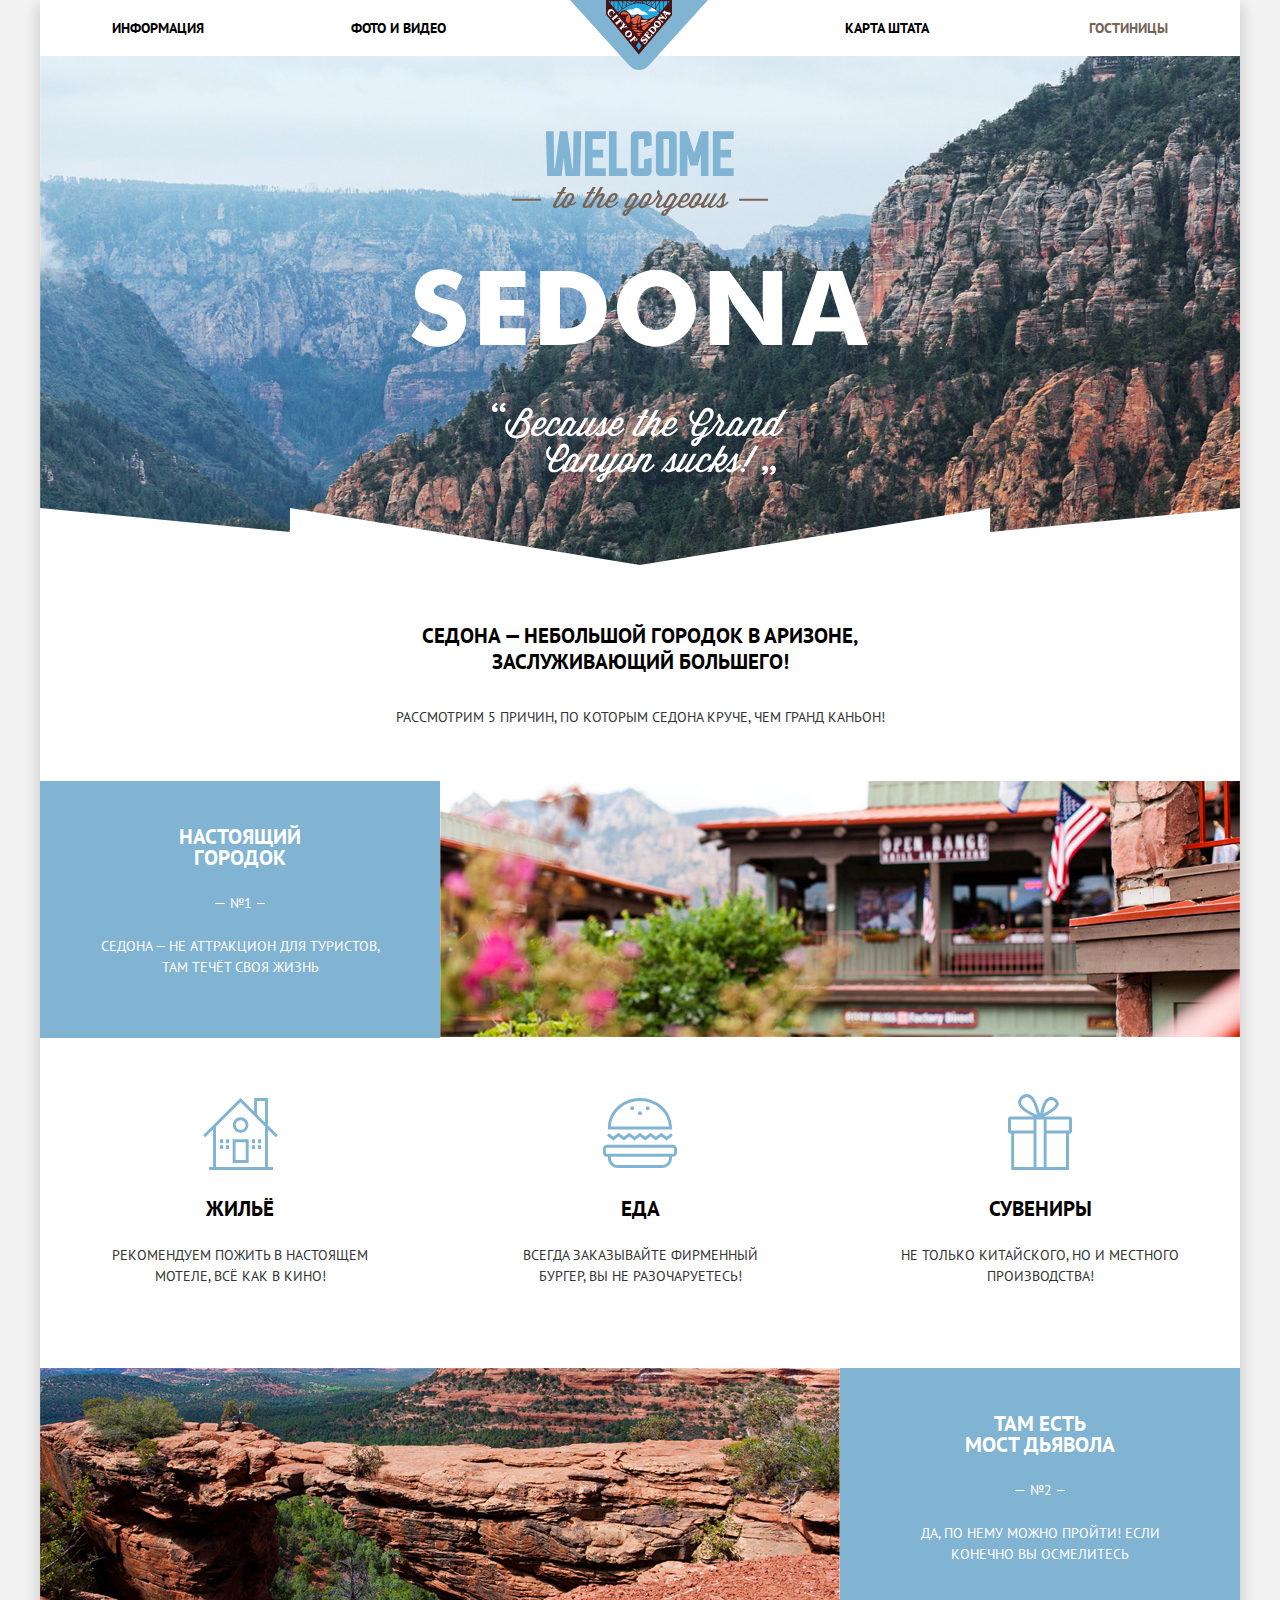
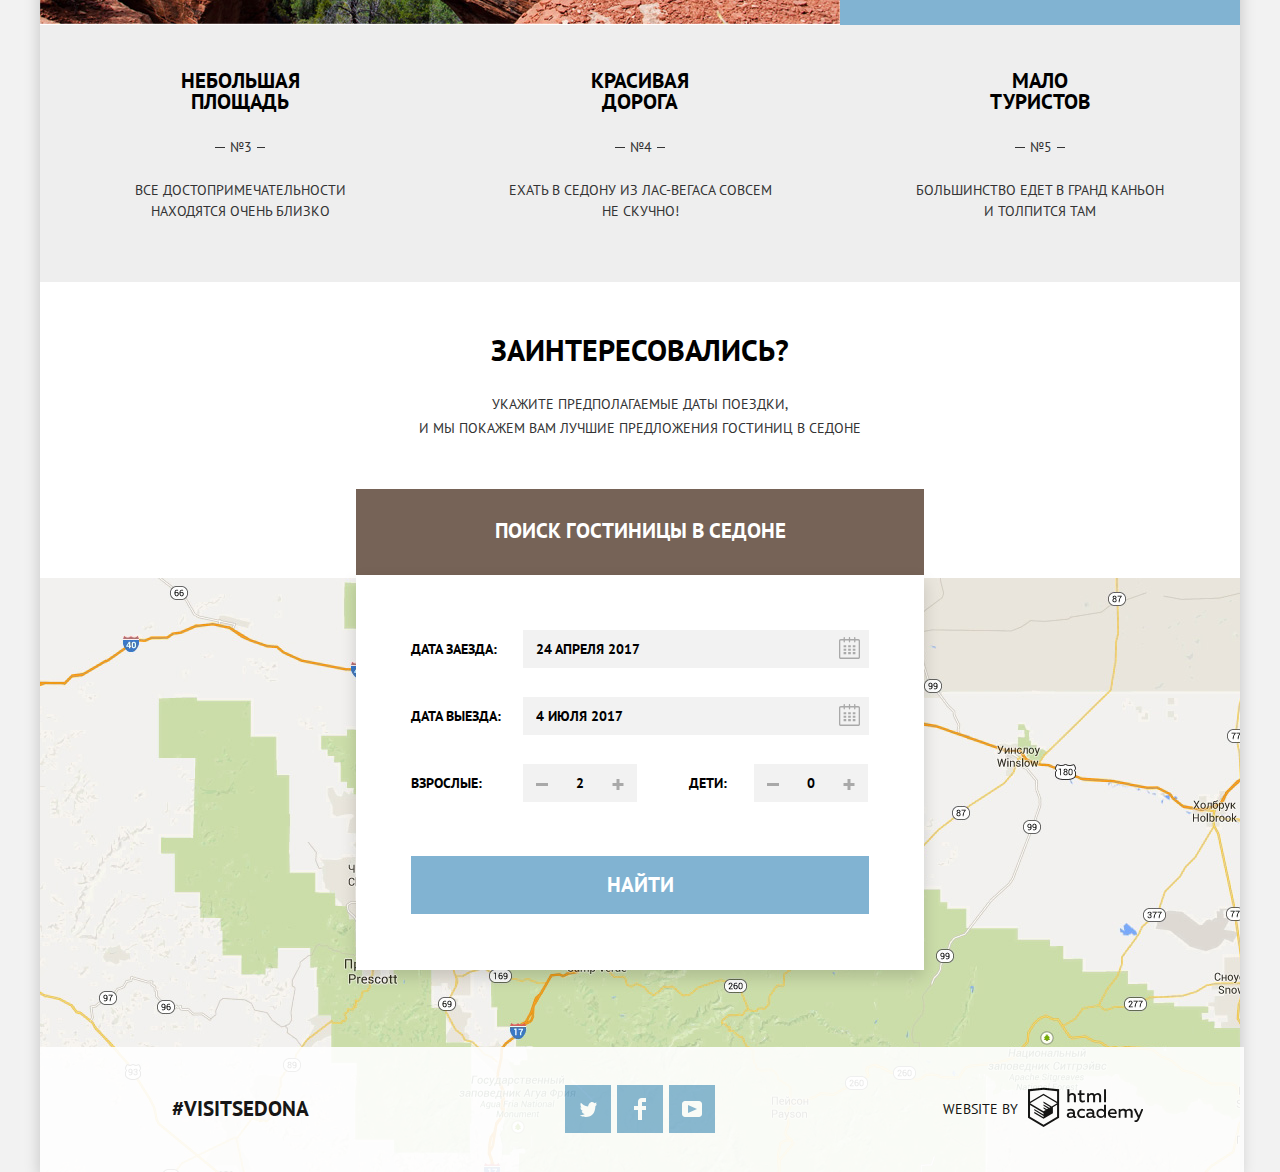
==== commit 30599fb7: "исправления защиты" ====
--- a/index.html
+++ b/index.html
@@ -19,7 +19,7 @@
           <li><a href="#">ИНФОРМАЦИЯ</a></li>
           <li><a href="#">ФОТО И ВИДЕО</a></li>
           <li><a href="#">КАРТА ШТАТА</a></li>
-          <li><a href="hotels.html">ГОСТИНИЦЫ</a></li>
+          <li><a class="active">ГОСТИНИЦЫ</a></li>
         </ul>
       </nav>
     </header>
@@ -28,12 +28,12 @@
 
       <div class="welcome"></div>
 
-      <h1>Седона — небольшой городок в Аризоне, заслуживающий большего!</h1>
+      <h1>Седона — небольшой городок в Аризоне, заслуживающий большего! </h1>
 
       <section class="advantages">
         <h2>Рассмотрим 5 причин, по которым Седона круче, чем гранд каньон!</h2>
-        <ul class="advantages-items">
-          <li class="advantages-item advantages-item1">
+        <ul class="advantages-items2 recommend-items2">
+          <li class="advantages-items advantages-item advantages-item1">
             <div>
               <h3 class="not-black">Настоящий городок</h3>
               <span>№1</span>
@@ -41,7 +41,19 @@
             </div>
             <img src="img/feature-picture.jpg" width="800" height="256" alt="Местная жизнь">
           </li>
-          <li class="advantages-item advantages-item2">
+          <li class="recommend-items recommend-item1">
+            <h3>Жильё</h3>
+            <p>Рекомендуем пожить в настоящем мотеле, всё как в кино!</p>
+          </li>
+          <li class="recommend-items recommend-item2">
+            <h3>Еда</h3>
+            <p>Всегда заказывайте фирменный бургер, вы не разочаруетесь!</p>
+          </li>
+          <li class=" recommend-items recommend-item3">
+            <h3>Сувениры</h3>
+            <p>Не только китайского, но и местного производства!</p>
+          </li>
+          <li class="advantages-items advantages-item advantages-item2">
             <div>
               <h3 class="not-black">Там есть <br> Мост дьявола</h3>
               <span>№2</span>
@@ -49,38 +61,20 @@
             </div>
             <img src="img/layer-5.jpg" width="800" height="256" alt="Мост дьявола">
           </li>
-          <li>
+          <li class="advantages-items">
             <h3>Небольшая площадь</h3>
             <span>№3</span>
             <p>Все достопримечательности находятся очень близко</p>
           </li>
-          <li>
+          <li class="advantages-items">
             <h3>Красивая дорога</h3>
             <span>№4</span>
             <p>Ехать в Седону из Лас-Вегаса совсем не скучно!</p>
           </li>
-          <li class="advantages-item5">
+          <li class="advantages-items advantages-item5">
             <h3>Мало туристов</h3>
             <span>№5</span>
             <p>Большинство едет в гранд каньон и толпится там</p>
-          </li>
-        </ul>
-      </section>
-
-      <section class="recommend">
-        <h2 class="visually-hidden">Мы рекомендуем</h2>
-        <ul class="recommend-items">
-          <li class="recommend-item1">
-            <h3>Жильё</h3>
-            <p>Рекомендуем пожить в настоящем мотеле, всё как в кино!</p>
-          </li>
-          <li class="recommend-item2">
-            <h3>Еда</h3>
-            <p>Всегда заказывайте фирменный бургер, вы не разочаруетесь!</p>
-          </li>
-          <li class="recommend-item3">
-            <h3>Сувениры</h3>
-            <p>Не только китайского, но и местного производства!</p>
           </li>
         </ul>
       </section>
@@ -99,19 +93,19 @@
     <footer class="footer">
       <span>#visitSEDONA</span>
       <ul class="footer-items">
-        <li><a href="#" aria-label="твиттер">
+        <li><a class="footer-items-a" href="#" aria-label="твиттер">
             <svg xmlns="http://www.w3.org/2000/svg" xmlns:xlink="http://www.w3.org/1999/xlink" width="17" height="15"
               viewBox="0 0 17 15">
               <path fill="#ffffff"
                 d="M10.95.144c1.685-.496 2.984.27 3.577 1.179.673-.231 1.331-.481 2.011-.708a2.345 2.345 0 0 1-.857 1.768c.685.17 1.304-.491 1.304-.491-.169 1-1.006 1.788-1.563 2.024-.231 6.75-3.175 11.217-10.077 11.082h-.446c-.41 0-4.164-.46-4.898-1.887 2.271.196 3.893-.422 4.693-1.177-.96-.3-2.679-.477-2.979-2.95.349.106.564.228 1.19.119C1.705 8.247.374 7.53.448 5.33c.285.328 1.067.536 1.34.472C1.085 5.561-.182 2.442.894.85c1.818 1.854 3.735 3.606 7.152 3.773C8.254 2.33 9.183.793 10.95.144z" />
             </svg>
           </a></li>
-        <li><a href="#" aria-label="фейсбук">
+        <li><a class="footer-items-a" href="#" aria-label="фейсбук">
             <svg xmlns="http://www.w3.org/2000/svg" width="12" height="22" viewBox="0 0 12 22">
               <path fill="#ffffff" d="M12 4V0H8a4 4 0 0 0-4 4v4H0v4h4v10h4V12h4V8H8V4h4z" />
             </svg>
           </a></li>
-        <li><a href="#" aria-label="ютуб">
+        <li><a class="footer-items-a" href="#" aria-label="ютуб">
             <svg xmlns="http://www.w3.org/2000/svg" xmlns:xlink="http://www.w3.org/1999/xlink" width="20" height="16"
               viewBox="0 0 20 16">
               <path fill="#ffffff"
@@ -119,7 +113,7 @@
             </svg>
           </a></li>
       </ul>
-      <p>Website by <a href="https://htmlacademy.ru/intensive/htmlcss"><svg xmlns="http://www.w3.org/2000/svg"
+      <p>Website by <a class="htmlacademy" href="https://htmlacademy.ru/intensive/htmlcss"><svg xmlns="http://www.w3.org/2000/svg"
             width="115" height="41" data-name="Layer 1" viewBox="0 0 113 39">
             <path fill="#000000"
               d="M46.84 28.22a2.07 2.07 0 0 0 .58-.11v1.4a3.41 3.41 0 0 1-1.24.22 1.75 1.75 0 0 1-1.75-1 5.08 5.08 0 0 1-3.3 1.13c-1.59 0-3.06-.87-3.06-2.68 0-2.24 2.08-2.93 3.9-2.93a11.63 11.63 0 0 1 2.28.26v-.31c0-1.09-.8-1.86-2.3-1.86a7.79 7.79 0 0 0-3.15.67v-1.79a10.72 10.72 0 0 1 3.35-.58c2.48 0 4 1.18 4 3.83v3.14a.57.57 0 0 0 .69.61zm-6.76-1.19a1.42 1.42 0 0 0 1.64 1.29 3.56 3.56 0 0 0 2.53-1v-1.51a10.21 10.21 0 0 0-1.9-.22c-1.1.01-2.27.35-2.27 1.45zM53.06 20.62a5.29 5.29 0 0 1 2.7.67v1.79a4.28 4.28 0 0 0-2.42-.73 2.89 2.89 0 1 0 0 5.76 5.26 5.26 0 0 0 2.55-.67v1.8a6.58 6.58 0 0 1-2.9.6 4.42 4.42 0 0 1-4.72-4.54 4.54 4.54 0 0 1 4.79-4.68zM65.84 28.22a2.07 2.07 0 0 0 .58-.11v1.4a3.41 3.41 0 0 1-1.24.22 1.75 1.75 0 0 1-1.75-1 5.08 5.08 0 0 1-3.3 1.13c-1.59 0-3.06-.87-3.06-2.68 0-2.24 2.08-2.93 3.9-2.93a11.63 11.63 0 0 1 2.28.26v-.31c0-1.09-.8-1.86-2.3-1.86a7.79 7.79 0 0 0-3.15.67v-1.79a10.72 10.72 0 0 1 3.35-.58c2.48 0 4 1.18 4 3.83v3.14a.57.57 0 0 0 .69.61zm-6.76-1.19a1.42 1.42 0 0 0 1.64 1.29 3.56 3.56 0 0 0 2.53-1v-1.51a10.21 10.21 0 0 0-1.9-.22c-1.11.01-2.27.35-2.27 1.45zM76.67 16.85v12.76h-1.76v-1.39a4.07 4.07 0 0 1-3.35 1.62 4.62 4.62 0 0 1 0-9.22 4 4 0 0 1 3.15 1.37v-5.14h2zm-4.76 5.48a2.9 2.9 0 0 0 0 5.8 3 3 0 0 0 2.79-1.84v-2.13a3.06 3.06 0 0 0-2.79-1.83zM82.99 20.62c3.48 0 4.68 2.81 4.12 5.34h-6.58c.22 1.57 1.75 2.22 3.35 2.22a6.41 6.41 0 0 0 2.77-.62v1.68a7.5 7.5 0 0 1-3.14.6c-2.68 0-5-1.53-5-4.61a4.39 4.39 0 0 1 4.48-4.61zm.09 1.62a2.39 2.39 0 0 0-2.57 2.26h4.85a2.06 2.06 0 0 0-2.28-2.26zM89.1 29.61v-8.75h1.73v1.09a4 4 0 0 1 2.92-1.33 3 3 0 0 1 2.73 1.4 4.33 4.33 0 0 1 3.06-1.4 3.21 3.21 0 0 1 3.32 3.52v5.47h-2V24.2a1.67 1.67 0 0 0-1.73-1.84 2.94 2.94 0 0 0-2.17 1.18V29.61h-2V24.2a1.67 1.67 0 0 0-1.73-1.84 3.11 3.11 0 0 0-2.32 1.35v5.91h-2zM111.47 20.86h2l-4.1 9.93c-.95 2.28-2.19 3-3.52 3a5 5 0 0 1-1.15-.15v-1.66a3 3 0 0 0 .89.13c.95 0 1.66-.67 2.17-2l.18-.44-4.16-8.82h2.13l3 6.6zM40.66 1.53v5a4 4 0 0 1 2.83-1.2A3.41 3.41 0 0 1 47.1 8.9v5.41h-2V9.15a1.9 1.9 0 0 0-2-2.1 3.08 3.08 0 0 0-2.44 1.46v5.8h-2V1.53h2zM52.43 2.42v3.12h3.17v1.71h-3.17v4c0 1.15.53 1.53 1.66 1.53a4.71 4.71 0 0 0 1.77-.35v1.68a7.14 7.14 0 0 1-2.35.38 2.68 2.68 0 0 1-3-2.88V7.23h-1.6V5.52h1.57V2.88zM58.1 14.29V5.54h1.73v1.09a4 4 0 0 1 2.92-1.33 3 3 0 0 1 2.73 1.4 4.33 4.33 0 0 1 3.06-1.4 3.21 3.21 0 0 1 3.32 3.52v5.47h-2V8.88a1.67 1.67 0 0 0-1.73-1.84 2.94 2.94 0 0 0-2.17 1.18V14.29h-2V8.88a1.67 1.67 0 0 0-1.73-1.84 3.11 3.11 0 0 0-2.32 1.35v5.91h-2zM74.72 1.52h1.95v12.76h-1.95zM15.44.02h-.16L0 1.62v28l15.28 9.09 15.28-9.09v-28zm13.12 28.45l-13.28 7.9L2 28.47V16.99l13.22 7.87v1.43l-9.07-5.4v1.38l9.11 5.47v1.46l-9.1-5.42v1.38l9.11 5.47 9.19-5.5V19.22l4.1-2.45v11.67zm0-13.16l-3.65 2.14-1.68 1-8-4.76v1.38l6.84 4.07h-.06l-.15.09-1 .57-5.64-3.36v1.38l4.45 2.65-1.05.7-3.36-2v1.38l2.21 1.3-2.25 1.35-13.16-7.82 13.17-7.92zm0-1.39L15.21 6.05l-13.2 7.86V3.41l13.28-1.39 13.28 1.39v10.51z" />
@@ -129,8 +123,10 @@
 
   <div class="popup">
     <form class="popup-form" action="http://echo.htmlacademy.ru" method="POST">
-      <label>Дата заезда: <input class="input-back input1" type="text" placeholder="24 апреля 2017"></label><button type="button" aria-label="Календар"></button>
-      <label>Дата выезда: <input class="input-back input2" type="text" placeholder="4 июля 2017"></label><button type="button" aria-label="Календар"></button>
+      <label>Дата заезда: <input class="input-back input1" type="text" placeholder="24 апреля 2017"></label><button
+        type="button" aria-label="Календар"></button>
+      <label>Дата выезда: <input class="input-back input2" type="text" placeholder="4 июля 2017"></label><button
+        type="button" aria-label="Календар"></button>
       <div class="popup-wrapper">
         <label for="quantity1">Взрослые:</label> <button class="back margin41" type="button"
           aria-label="минус"></button><input class="back" type="text" value="2" id="quantity1"><button class="back more"
@@ -138,7 +134,8 @@
       </div>
 
       <div class="popup-wrapper">
-        <label for="quantity2">Дети:</label> <button class="back margin27" type="button" aria-label="минус"></button><input class="back" type="text" value="0" id="quantity2"><button class="back more"
+        <label for="quantity2">Дети:</label> <button class="back margin27" type="button"
+          aria-label="минус"></button><input class="back" type="text" value="0" id="quantity2"><button class="back more"
           type="button" aria-label="минус"></button>
       </div>
       <button>Найти</button>
--- a/css/style-min.css
+++ b/css/style-min.css
@@ -1 +1 @@
-body{font-family:"PT Sans",Arial sans-serif;margin:0;text-transform:uppercase;font-size:14px;background:#f2f2f2;text-align:center;position:relative}a{text-decoration:none}.visually-hidden{position:absolute;width:1px;height:1px;margin:-1px;border:0;padding:0;clip:rect(0 0 0 0);overflow:hidden}.redefinition ul{padding:0;margin:0;list-style-type:none}.hotel-search{position:relative}section:not(.advantages .hotel-search) p{color:#333;line-height:1.5}.advantages-items li{color:#333;line-height:1.5}.advantages-items h3:not(.not-black){color:#000}.advantages h2{color:#333;font-weight:400;font-size:14px;margin-bottom:56px}.main h3, .main h1{font-size:21px;line-height:1.24}.hotel-search p{line-height:1.71;color:#333;margin-top:25px;margin-bottom:48px}.hotel-search span{font-size:30px;color:#000;font-weight:bold}.hotel-search button{color:#fff;font-size:21px;font-weight:bold;border:none;width:568px;height:86px;text-transform:uppercase;background:#766357}.hotel-search button:hover{background-color:#604e43}.hotel-search button:active{background-color:#503e33;color:rgba(255, 255, 255, 0.3)}.header li, .main li, .footer li{list-style-type:none}.header ul, .main ul, .footer ul{padding:0}.header-nav a{color:#000;font-weight:bold}.header-nav a:focus, .header-nav a:hover{color:#81b3d2}.header-nav a:active{color:rgba(0, 0, 0, 0.3)}.header-nav .active{color:#766357}.header{position:relative}.header-nav{display:-webkit-box;display:-ms-flexbox;display:flex;-webkit-box-pack:center;-ms-flex-pack:center;justify-content:space-between;-webkit-box-align:center;-ms-flex-align:center;align-items:center;height:56px;margin:0;padding:0}.header-nav li{width:239px;text-align:center}.header-nav li:nth-child(2){margin-right:auto}.wrapper-header-main-footer{width:1200px;margin:auto;background-color:#fff;-webkit-box-shadow:0px 5px 15px 0px rgba(0, 1, 1, 0.2);box-shadow:0px 5px 15px 0px rgba(0,1,1,0.2)}.logo{position:absolute;left:530px;z-index:1}.welcome{position:relative;height:509px;background:url(../img/welcome.svg) no-repeat, url(../img/background-photo.jpg) no-repeat;background-position:50% 48%, 0 -83px;background-color:#669ec0;background-size:458px 352px,cover;margin-bottom:58px}.welcome::after{content:"";position:absolute;bottom:0;left:0;width:1200px;height:57px;background:url(../img/polygon.svg) no-repeat;background-position:50% 48%;background-size:auto}.main h1{width:440px;margin:auto;margin-bottom:34px}.advantages{margin-bottom:51px}.advantages-item div{width:400px;background-color:#81b3d2;padding:45px 0 60px}.advantages-items li:nth-child(n+3){width:400px;background-color:#eee;padding:45px 0 60px}.advantages-items h3{width:151px;margin:auto;line-height:21px}.advantages-items p{width:270px;margin:auto}.advantages-item2 p, .advantages-item1 p{width:305px}.advantages-item5 p{width:250px}.advantages-items span{display:block;padding:25px 0 22px}.advantages-items span::before{content:"";display:inline-block;vertical-align:baseline;margin-bottom:4px;margin-right:5px;width:10px;border-top:1px solid #333}.advantages-items span::after{content:"";display:inline-block;vertical-align:baseline;margin-bottom:4px;margin-left:5px;width:8px;border-top:1px solid #333}.advantages-item2 span::before, .advantages-item2 span::after, .advantages-item1 span::before, .advantages-item1 span::after{border-color:#fff}.advantages-item1{display:-webkit-box;display:-ms-flexbox;display:flex;margin-bottom:330px}.advantages-item2{display:-webkit-box;display:-ms-flexbox;display:flex;-webkit-box-orient:horizontal;-webkit-box-direction:reverse;-ms-flex-direction:row-reverse;flex-direction:row-reverse}.advantages-items{height:1098px;display:-webkit-box;display:-ms-flexbox;display:flex;-ms-flex-wrap:wrap;flex-wrap:wrap}.recommend{position:absolute;top:1036px}.recommend-items{display:-webkit-box;display:-ms-flexbox;display:flex;margin:0}.recommend-items p{margin:auto;width:285px}.recommend-items li{width:400px;min-height:330px;-webkit-box-sizing:border-box;box-sizing:border-box}.recommend-items li:first-child{background:url(../img/icon-1.svg) 50% 60px no-repeat}.recommend-items li:nth-child(2){background:url(../img/icon-3.svg) 50% 60px no-repeat}.recommend-items li:last-child{background:url(../img/icon-2.svg) 50% 56px no-repeat}.recommend h3{margin-top:158px;margin-bottom:23px}.advantages-items li:nth-last-child(n+4){color:#fff}.footer{position:absolute;bottom:0;left:50%;margin-left:-600px;display:-webkit-box;display:-ms-flexbox;display:flex;height:125px;-webkit-box-align:center;-ms-flex-align:center;align-items:center;-webkit-box-pack:center;-ms-flex-pack:center;justify-content:center;-webkit-box-sizing:border-box;box-sizing:border-box;padding:0 101px 0 132px;background-color:#fff;opacity:0.9;z-index:2}.footer span:first-child{font-size:21px;font-weight:bold}.footer p:last-child{width:200px;display:-webkit-box;display:-ms-flexbox;display:flex;-webkit-box-pack:justify;-ms-flex-pack:justify;justify-content:space-between;-webkit-box-align:center;-ms-flex-align:center;align-items:center}.footer .footer-items{display:-webkit-box;display:-ms-flexbox;display:flex;-webkit-box-pack:justify;-ms-flex-pack:justify;justify-content:space-between;width:150px;margin:0 228px 0 256px}.footer-items a{display:-webkit-box;display:-ms-flexbox;display:flex;-webkit-box-pack:center;-ms-flex-pack:center;justify-content:center;-webkit-box-align:center;-ms-flex-align:center;align-items:center;width:46px;height:48px;background-color:#81b3d2}.footer-items a:focus, .footer-items a:hover{background-color:#669ec0}.footer-items a:active{background-color:#5496bd}.footer-items a:active path{opacity:0.3}.htmlacademy:focus path, .htmlacademy:hover path{fill:#81b3d2}.htmlacademy:active path{fill:#bdbbbc}.redefinition footer{position:inherit}.filter legend{font-size:16px;font-weight:bold;text-align:left;margin-bottom:12px}.filter .fieldset1{margin-right:115px}.filter .fieldset2{margin-right:auto}.fieldset legend{margin-bottom:30px}.filter{color:#fff;padding:28px 72px 35px 72px;height:217px;-webkit-box-sizing:border-box;box-sizing:border-box;background:url(../img/filter-background.jpg) 0 -295px;background-color:#669ec0}.sorting{position:absolute;width:891px;display:-webkit-box;display:-ms-flexbox;display:flex;font-size:12px;margin-left:236px;margin-top:38px}.sorting>a:last-child{display:inline-block;vertical-align:baseline;margin-left:12px}.sorting .sorting-items{display:-webkit-box;display:-ms-flexbox;display:flex}.sorting-items li:nth-child(2){margin:0 33px}.sorting .sorting-items{margin-right:auto}.sorting-items a{color:rgba(0, 0, 0, 0.3);border-bottom:1px dotted #81b3d2}.sorting a:focus, .sorting a:hover{color:#81b3d2}.sorting a:active{color:#000;border:none}.sorting .active2{color:#81b3d2}.sorting polygon:focus, .sorting polygon:hover{fill:#000}.sorting polygon:active{fill:#81b3d2}.sorting .active3{fill:#81b3d2}.sorting svg{width:11px;height:10px}.sorting h2{font-size:12px;font-weight:400;margin:0 40px 0 0}.star{display:-webkit-box;display:-ms-flexbox;display:flex;-webkit-box-pack:justify;-ms-flex-pack:justify;justify-content:space-between;width:90px;height:17px}.star2{width:65px}.star3{width:40px}.rating-back{display:-webkit-box;display:-ms-flexbox;display:flex;-webkit-box-pack:center;-ms-flex-pack:center;justify-content:center;-webkit-box-align:center;-ms-flex-align:center;align-items:center;width:110px;height:27px;background-color:#f2f2f2;color:#666}.hotels-items>li{-webkit-box-sizing:border-box;box-sizing:border-box;height:151px;display:-webkit-box;display:-ms-flexbox;display:flex;-webkit-box-align:center;-ms-flex-align:center;align-items:center;border-top:1px solid rgba(0, 0, 0, 0.3);padding:0 72px;text-align:left}.hotels-items>li:last-child{border-top:1px solid rgba(0, 0, 0, 0.3);border-bottom:1px solid rgba(0,0,0,0.3)}.hotels>span{display:block;height:86px;text-align:left;-webkit-box-sizing:border-box;box-sizing:border-box;padding:30px 0 0 72px;font-size:21px;font-weight:bold}.hotels .wrapper{width:259px;height:90px;margin-left:30px;margin-right:auto}.hotels .wrapper2{display:-webkit-box;display:-ms-flexbox;display:flex;-webkit-box-pack:justify;-ms-flex-pack:justify;justify-content:space-between;width:182px;margin-bottom:17px}.hotels .wrapper3{display:-webkit-box;display:-ms-flexbox;display:flex;-webkit-box-orient:vertical;-webkit-box-direction:normal;-ms-flex-direction:column;flex-direction:column;-webkit-box-pack:justify;-ms-flex-pack:justify;justify-content:space-between;-webkit-box-align:end;-ms-flex-align:end;align-items:flex-end;height:90px}.hotels h3{font-size:21px;margin:0;margin-bottom:16px;line-height:0.7}.hotels h3:focus, .hotels h3:hover{color:#81b3d2}.hotels h3:active{color:rgba(0, 0, 0, 0.3)}.hotels span:not(:nth-child(2)){color:#333}.hotels span:nth-child(7){color:#666}.hotels a:not(.title){display:-webkit-inline-box;display:-ms-inline-flexbox;display:inline-flex;-webkit-box-align:center;-ms-flex-align:center;align-items:center;color:#fff;font-weight:bold;padding:0 17px;height:27px;background-color:#81b3d2}.hotels a:not(.title):focus, .hotels a:not(.title):hover{background-color:#669ec0}.hotels a:not(.title):active{background-color:#5496bd;color:rgba(255, 255, 255, 0.3)}.hotels a:not(.title):nth-of-type(1){margin-right:6px}.hotels a:not(.title):last-child{background-color:#766357}.hotels a:not(.title):last-child:focus, .hotels a:not(.title):last-child:hover{background-color:#604e43}.hotels a:not(.title):last-child:active{background-color:#503e33;color:rgba(255,255,255,0.3)}.title{color:#000}.fieldset input{position:absolute;width:1px;height:1px;margin:-1px;border:0;padding:0;clip:rect(0 0 0 0);overflow:hidden}.filter span{display:inline-block;vertical-align:baseline;position:absolute;left:0;top:-5px;width:23px;height:23px;background:url(../img/checkbox-off.svg)}.filter ul{text-align:left;width:140px}.filter li{-webkit-box-sizing:border-box;box-sizing:border-box;padding-left:40px;position:relative;margin-bottom:30px}.filter li:last-child{margin-bottom:0}.input-checkbox:checked+span{width:27px;background:url(../img/checkbox-on.svg)}.fieldset3-wrapper{display:-webkit-box;display:-ms-flexbox;display:flex;width:318px;height:36px;-webkit-box-sizing:border-box;box-sizing:border-box;border:2px solid #fff;border-radius:2px;padding:5px 0;margin-bottom:19px}.fieldset3-wrapper input{font-size:14px;color:#fff;background:transparent;border:none;text-align:center}.fieldset3-wrapper input:first-child{border-right:1px solid #fff}.fieldset3-wrapper input:last-child{border-left:1px solid #fff}.slider{height:2px;background:rgba(250, 250, 250, 0.3)}.slider div{position:relative;width:273px;height:2px;background:#fff}.slider svg:first-child{position:absolute;left:0;top:-9px;width:20px;height:23px}.slider svg:first-child:focus, .slider svg:first-child:hover{width:22px;height:25px;top:-10px}.slider svg:last-child{position:absolute;right:0;top:-9px;width:20px;height:23px}.slider svg:last-child:focus, .slider svg:last-child:hover{width:22px;height:25px;top:-10px}.filter fieldset{border:none;padding:0;margin:0}.filter button{background-color:transparent;color:#fff;width:137px;height:35px;border:2px solid #fff;border-radius:2px;margin-left:-7px}.filter button:focus, .filter button:hover{background-color:#fff;color:#000}.filter .fieldset3{margin-bottom:33px}.filter form{display:-webkit-box;display:-ms-flexbox;display:flex}.redefinition footer{margin-left:0}.popup{-webkit-transition:0.5s;-o-transition:0.5s;transition:0.5s;-webkit-transform:scaley(1);-ms-transform:scaley(1);transform:scaley(1);-webkit-transform-origin:50% 0;-ms-transform-origin:50% 0;transform-origin:50% 0;position:absolute;bottom:202px;left:50%;margin-left:-284px;width:568px;height:395px;-webkit-box-shadow:0px 7px 15px 0 rgba(0, 1, 1, 0.15);box-shadow:0px 7px 15px 0 rgba(0, 1, 1, 0.15);background-color:#fff;-webkit-box-sizing:border-box;box-sizing:border-box;padding:55px 55px;font-weight:bold;text-align:left;z-index:2}.modal-show{-webkit-transform:scaley(0);-ms-transform:scaley(0);transform:scaley(0)}.popup input{font-weight:bold;border:none}.input-back{width:346px;height:38px;background-color:#f2f2f2;padding-left:13px;-webkit-box-sizing:border-box;box-sizing:border-box;text-transform:uppercase}.input-back:focus,.input-back:hover{background-color:#ebebeb}.input-back:focus{background-color:#fff;border:solid 2px #e5e5e5}.popup-form>label{display:-webkit-box;display:-ms-flexbox;display:flex;-webkit-box-pack:justify;-ms-flex-pack:justify;justify-content:space-between;-webkit-box-align:center;-ms-flex-align:center;align-items:center;position:relative;margin-bottom:29px}.input-back+button:focus,.input-back+button:hover{background:url(../img/calendar-hover.svg);z-index:33}.input-back+button:active{background:url(../img/calendar-active.svg)}.back{width:38px;height:38px;background-color:#f2f2f2;border:none;padding:0;text-align:center}.popup label:nth-of-type(n+3){display:-webkit-inline-box;display:-ms-inline-flexbox;display:inline-flex;-webkit-box-align:center;-ms-flex-align:center;align-items:center}.popup .popup-wrapper{display:-webkit-inline-box;display:-ms-inline-flexbox;display:inline-flex;-webkit-box-align:center;-ms-flex-align:center;align-items:center}.margin41{position:relative;margin-left:41px}.margin41::after{content:"";position:absolute;left:50%;margin-left:-6px;width:12px;height:3px;background-color:#a9a9a9}.more:focus::after,.more:focus::before,.margin41:focus::after,.margin27:focus::after,.more:hover::after,.more:hover::before,.margin41:hover::after,.margin27:hover::after{background-color:#000}.more:active::after,.more:active::before,.margin41:active::after,.margin27:active::after{background-color:#81b3d2}.margin27{position:relative;margin-left:27px}.margin27::after{content:"";position:absolute;left:50%;margin-left:-6px;width:12px;height:3px;background-color:#a9a9a9}.popup .popup-wrapper:first-of-type{margin-right:48px}.more{position:relative}.more::before{content:"";position:absolute;left:50%;width:11px;height:3px;background-color:#a9a9a9;-webkit-transform:translateX(-50%);-ms-transform:translateX(-50%);transform:translateX(-50%)}.popup-form{position:relative}.more::after{content:"";position:absolute;left:50%;width:11px;height:3px;background-color:#a9a9a9;-webkit-transform:translateX(-50%) rotate(90deg);-ms-transform:translateX(-50%) rotate(90deg);transform:translateX(-50%) rotate(90deg)}.popup-form>button:not(:last-of-type){position:absolute;right:9px;width:21px;height:22px;background:url(../img/calendar.svg);border:none;z-index:1}.popup-form>button:nth-of-type(1){top:7px}.popup-form>button:nth-of-type(2){top:74px}.popup-form>button:last-of-type{width:100%;height:58px;background-color:#81b3d2;border:none;color:#fff;text-transform:uppercase;font-size:21px;font-weight:bold;margin-top:54px}.popup-form>button:last-of-type:focus,.popup-form>button:last-of-type:hover{background-color:#669ec0}.popup-form>button:last-of-type:active{background-color:#5496bd;color:rgba(255,255,255,0.3)}.map{position:absolute;bottom:0;left:0}.hotel-search iframe{position:relative;z-index:1}@-webkit-keyframes shake{0%,100%{-webkit-transform:translateX(0);transform:translateX(0)}10%,30%,50%,70%,90%{-webkit-transform:translateX(-10px);transform:translateX(-10px)}20%,40%,60%,80%{-webkit-transform:translateX(10px);transform:translateX(10px)}}@keyframes shake{0%,100%{-webkit-transform:translateX(0);transform:translateX(0)}10%,30%,50%,70%,90%{-webkit-transform:translateX(-10px);transform:translateX(-10px)}20%,40%,60%,80%{-webkit-transform:translateX(10px);transform:translateX(10px)}}.modal-error{-webkit-animation:shake 0.6s;animation:shake 0.6s}.input-back::-webkit-input-placeholder{color:#000}.input-back:-ms-input-placeholder{color:#000}.input-back::-ms-input-placeholder{color:#000}.input-back::placeholder{color:#000}+body{font-family:"PT Sans",Arial,sans-serif;margin:0;text-transform:uppercase;font-size:14px;background:#f2f2f2;text-align:center;position:relative}a{text-decoration:none}.visually-hidden{position:absolute;width:1px;height:1px;margin:-1px;border:0;padding:0;clip:rect(0 0 0 0);overflow:hidden}.redefinition ul:not(.header-nav):not(.footer-items){padding:0;margin:0;list-style-type:none}.hotel-search{position:relative}.advantages-items2 li.advantages-items{color:#333;line-height:1.5}.advantages-items h3:not(.not-black){color:#000}.advantages h2{color:#333;font-weight:400;font-size:14px;margin-bottom:56px}.main h3, .main h1{font-size:21px;line-height:1.24}.hotel-search p{line-height:1.71;color:#333;margin-top:25px;margin-bottom:48px}.hotel-search span{font-size:30px;color:#000;font-weight:bold}.hotel-search button{color:#fff;font-size:21px;font-weight:bold;border:none;width:568px;height:86px;text-transform:uppercase;background:#766357}.hotel-search button:hover{background-color:#604e43}.hotel-search button:active{background-color:#503e33;color:rgba(255, 255, 255, 0.3)}.header li, .main li, .footer li{list-style-type:none}.header ul:not(.header-nav), .main ul, .footer ul{padding:0}.header-nav a{color:#000;font-weight:bold}.header-nav a:focus, .header-nav a:hover{color:#81b3d2}.header-nav a:active{color:rgba(0, 0, 0, 0.3)}.header-nav .active{color:#766357}.header{position:relative}.header-nav{display:-webkit-box;display:-ms-flexbox;display:flex;-webkit-box-pack:center;-ms-flex-pack:center;justify-content:space-between;-webkit-box-align:center;-ms-flex-align:center;align-items:center;height:56px;margin:0;padding:0 72px}.header-nav li{width:239px;text-align:center}.header-nav li:nth-child(2){margin-right:auto}.wrapper-header-main-footer{width:1200px;margin:auto;background-color:#fff;-webkit-box-shadow:0px 5px 15px 0px rgba(0, 1, 1, 0.2);box-shadow:0px 5px 15px 0px rgba(0,1,1,0.2)}.logo{position:absolute;left:530px;z-index:1}.welcome{position:relative;height:509px;background:url(../img/welcome.svg) no-repeat, url(../img/background-photo.jpg) no-repeat;background-position:50% 48%, 0 -83px;background-color:#669ec0;background-size:458px 352px,cover;margin-bottom:58px}.welcome::after{content:"";position:absolute;bottom:0;left:0;width:1200px;height:57px;background:url(../img/polygon.svg) no-repeat;background-position:50% 48%;background-size:auto}.main h1{width:440px;margin:auto;margin-bottom:34px}.advantages{margin-bottom:51px}.advantages-item div{width:400px;background-color:#81b3d2;padding:45px 0 60px}.advantages-items2 li:nth-child(n+6){width:400px;background-color:#eee;padding:45px 0 60px}.advantages-items h3{width:151px;margin:auto;line-height:21px}.advantages-items p{width:270px;margin:auto}.advantages-item2 p, .advantages-item1 p{width:305px}.advantages-item5 p{width:250px}.advantages-items span{display:block;padding:25px 0 22px}.advantages-items span::before{content:"";display:inline-block;vertical-align:baseline;margin-bottom:4px;margin-right:5px;width:10px;border-top:1px solid #333}.advantages-items span::after{content:"";display:inline-block;vertical-align:baseline;margin-bottom:4px;margin-left:5px;width:8px;border-top:1px solid #333}.advantages-item2 span::before, .advantages-item2 span::after, .advantages-item1 span::before, .advantages-item1 span::after{border-color:#fff}.advantages-item1{display:-webkit-box;display:-ms-flexbox;display:flex}.advantages-item2{display:-webkit-box;display:-ms-flexbox;display:flex;-webkit-box-orient:horizontal;-webkit-box-direction:reverse;-ms-flex-direction:row-reverse;flex-direction:row-reverse}.advantages-items2{min-height:1098px;display:-webkit-box;display:-ms-flexbox;display:flex;-ms-flex-wrap:wrap;flex-wrap:wrap}.wrapper2 span:last-child{color:#333}.recommend-items2{display:-webkit-box;display:-ms-flexbox;display:flex;margin:0}.recommend-items p{margin:auto;width:285px;color:#333;line-height:1.5}.recommend-items2 li.recommend-items{width:400px;min-height:330px;-webkit-box-sizing:border-box;box-sizing:border-box}.recommend-items2 li.recommend-items:nth-of-type(2){background:url(../img/icon-1.svg) 50% 60px no-repeat}.recommend-items2 li.recommend-items:nth-of-type(3){background:url(../img/icon-3.svg) 50% 60px no-repeat}.recommend-items2 li.recommend-items:nth-of-type(4){background:url(../img/icon-2.svg) 50% 56px no-repeat}.recommend-items h3{margin-top:158px;margin-bottom:23px}.advantages-items2 li.advantages-items:nth-last-child(n+4){color:#fff;width:100%}.footer{position:absolute;bottom:0;left:50%;margin-left:-600px;display:-webkit-box;display:-ms-flexbox;display:flex;height:125px;-webkit-box-align:center;-ms-flex-align:center;align-items:center;-webkit-box-pack:center;-ms-flex-pack:center;justify-content:center;-webkit-box-sizing:border-box;box-sizing:border-box;padding:0 101px 0 132px;background-color:#fff;opacity:0.9;z-index:2}.footer span:first-child{font-size:21px;font-weight:bold}.footer p:last-child{width:200px;display:-webkit-box;display:-ms-flexbox;display:flex;-webkit-box-pack:justify;-ms-flex-pack:justify;justify-content:space-between;-webkit-box-align:center;-ms-flex-align:center;align-items:center}.footer .footer-items{display:-webkit-box;display:-ms-flexbox;display:flex;-webkit-box-pack:justify;-ms-flex-pack:justify;justify-content:space-between;width:150px;margin:0 228px 0 256px;-ms-flex-wrap:wrap;flex-wrap:wrap}.footer-items li:nth-child(n+4){margin-top:5px}.footer-items a{display:-webkit-box;display:-ms-flexbox;display:flex;-webkit-box-pack:center;-ms-flex-pack:center;justify-content:center;-webkit-box-align:center;-ms-flex-align:center;align-items:center;width:46px;height:48px;background-color:#81b3d2}.footer-items a:focus, .footer-items a:hover{background-color:#669ec0}.footer-items-a:active{background-color:#5496bd}.footer-items a:active path{opacity:0.3}.htmlacademy:focus path, .htmlacademy:hover path{fill:#81b3d2}.htmlacademy:active path{fill:#bdbbbc}.redefinition footer{position:inherit}.filter legend{font-size:16px;font-weight:bold;text-align:left;margin-bottom:12px}.filter .fieldset1{margin-right:115px}.filter .fieldset2{margin-right:auto}.fieldset legend{margin-bottom:30px}.filter{color:#fff;padding:28px 72px 35px 72px;height:217px;-webkit-box-sizing:border-box;box-sizing:border-box;background:url(../img/filter-background.jpg) 0 -295px;background-color:#669ec0}.sorting{position:absolute;width:891px;display:-webkit-box;display:-ms-flexbox;display:flex;font-size:12px;margin-left:236px;margin-top:38px}.sorting>a:last-child{display:inline-block;vertical-align:baseline;margin-left:12px}.sorting .sorting-items{display:-webkit-box;display:-ms-flexbox;display:flex}.sorting-items li:nth-child(2){margin:0 33px}.sorting .sorting-items{margin-right:auto}.sorting-items a{color:rgba(0, 0, 0, 0.3);border-bottom:1px dotted #81b3d2}.sorting a:focus, .sorting a:hover{color:#81b3d2}.sorting a:active{color:#000;border:none}.sorting .active2{color:#81b3d2;border:none}.sorting polygon:focus, .sorting polygon:hover{fill:#000}.sorting polygon:active{fill:#81b3d2}.sorting .active3{fill:#81b3d2}.sorting svg{width:11px;height:10px}.sorting h2{font-size:12px;font-weight:400;margin:0 40px 0 0}.star{display:-webkit-box;display:-ms-flexbox;display:flex;-webkit-box-pack:justify;-ms-flex-pack:justify;justify-content:space-between;width:90px;height:17px}.star2{width:65px}.star3{width:40px}.rating-back{display:-webkit-box;display:-ms-flexbox;display:flex;-webkit-box-pack:center;-ms-flex-pack:center;justify-content:center;-webkit-box-align:center;-ms-flex-align:center;align-items:center;width:110px;min-height:27px;background-color:#f2f2f2;color:#666}.hotels-items>li{-webkit-box-sizing:border-box;box-sizing:border-box;min-height:151px;display:-webkit-box;display:-ms-flexbox;display:flex;-webkit-box-align:center;-ms-flex-align:center;align-items:center;border-top:1px solid #e5e5e5;padding:0 72px;text-align:left}.hotels-items>li:last-child{border-top:1px solid #e5e5e5;border-bottom:1px solid #e5e5e5}.hotels>span{display:block;min-height:86px;text-align:left;-webkit-box-sizing:border-box;box-sizing:border-box;padding:30px 0 0 72px;font-size:21px;font-weight:bold}.hotels .wrapper{width:259px;min-height:90px;margin-left:30px;margin-right:auto}.hotels .wrapper2{display:-webkit-box;display:-ms-flexbox;display:flex;-webkit-box-pack:justify;-ms-flex-pack:justify;justify-content:space-between;width:182px;margin-bottom:17px}.hotels .wrapper3{display:-webkit-box;display:-ms-flexbox;display:flex;-webkit-box-orient:vertical;-webkit-box-direction:normal;-ms-flex-direction:column;flex-direction:column;-webkit-box-pack:justify;-ms-flex-pack:justify;justify-content:space-between;-webkit-box-align:end;-ms-flex-align:end;align-items:flex-end;height:90px}.hotels h3{font-size:21px;margin:0;margin-bottom:16px;line-height:0.7}.hotels h3:focus, .hotels h3:hover{color:#81b3d2}.hotels h3:active{color:rgba(0, 0, 0, 0.3)}.hotels span:not(:nth-child(2)){color:#333}.hotels span:nth-child(7){color:#666}.hotels a:not(.title){display:-webkit-inline-box;display:-ms-inline-flexbox;display:inline-flex;-webkit-box-align:center;-ms-flex-align:center;align-items:center;color:#fff;font-weight:bold;padding:0 17px;min-height:27px;background-color:#81b3d2}.hotels a:not(.title):focus, .hotels a:not(.title):hover{background-color:#669ec0}.hotels a:not(.title):active{background-color:#5496bd;color:rgba(255, 255, 255, 0.3)}.hotels a:not(.title):nth-of-type(1){margin-right:6px}.hotels a:not(.title):last-child{background-color:#766357}.hotels a:not(.title):last-child:focus, .hotels a:not(.title):last-child:hover{background-color:#604e43}.hotels a:not(.title):last-child:active{background-color:#503e33;color:rgba(255,255,255,0.3)}.title{color:#000}.fieldset input{position:absolute;width:1px;height:1px;margin:-1px;border:0;padding:0;clip:rect(0 0 0 0);overflow:hidden}.filter span{display:inline-block;vertical-align:baseline;position:absolute;left:0;top:-5px;width:23px;height:23px;background:url(../img/checkbox-off.svg)}.filter ul{text-align:left;width:140px}.filter li{-webkit-box-sizing:border-box;box-sizing:border-box;padding-left:40px;position:relative;margin-bottom:30px}.filter li:last-child{margin-bottom:0}.input-checkbox:checked+span{width:27px;background:url(../img/checkbox-on.svg)}.input-checkbox:focus+span{box-shadow:-4px 0 5px 0px #000}.fieldset3-wrapper{display:-webkit-box;display:-ms-flexbox;display:flex;width:318px;height:36px;-webkit-box-sizing:border-box;box-sizing:border-box;border:2px solid #fff;border-radius:2px;padding:5px 0;margin-bottom:19px}.fieldset3-wrapper input{font-size:14px;color:#fff;background:transparent;border:none;text-align:center}.fieldset3-wrapper input:first-child{border-right:1px solid #fff}.fieldset3-wrapper input:last-child{border-left:1px solid #fff}.slider{height:2px;background:rgba(250, 250, 250, 0.3)}.slider div{position:relative;width:273px;height:2px;background:#fff}.slider svg:first-child{position:absolute;left:0;top:-9px;width:20px;height:23px}.slider svg:first-child:focus, .slider svg:first-child:hover{width:22px;height:25px;top:-10px}.slider svg:last-child{position:absolute;right:0;top:-9px;width:20px;height:23px}.slider svg:last-child:focus, .slider svg:last-child:hover{width:22px;height:25px;top:-10px}.filter fieldset{border:none;padding:0;margin:0}.filter button{background-color:transparent;color:#fff;width:137px;min-height:35px;border:2px solid #fff;border-radius:2px;margin-left:-7px}.filter button:focus, .filter button:hover{background-color:#fff;color:#000}.filter .fieldset3{margin-bottom:33px}.filter form{display:-webkit-box;display:-ms-flexbox;display:flex}.redefinition footer{margin-left:0}.popup{-webkit-transition:0.5s;-o-transition:0.5s;transition:0.5s;-webkit-transform:scaley(1);-ms-transform:scaley(1);transform:scaley(1);-webkit-transform-origin:50% 0;-ms-transform-origin:50% 0;transform-origin:50% 0;position:absolute;bottom:202px;left:50%;margin-left:-284px;width:568px;height:395px;-webkit-box-shadow:0px 7px 15px 0 rgba(0, 1, 1, 0.15);box-shadow:0px 7px 15px 0 rgba(0, 1, 1, 0.15);background-color:#fff;-webkit-box-sizing:border-box;box-sizing:border-box;padding:55px 55px;font-weight:bold;text-align:left;z-index:2}.modal-show{-webkit-transform:scaley(0);-ms-transform:scaley(0);transform:scaley(0)}.popup input{font-weight:bold;border:none}.input-back{width:346px;height:38px;background-color:#f2f2f2;padding-left:13px;-webkit-box-sizing:border-box;box-sizing:border-box;text-transform:uppercase}.input-back:focus,.input-back:hover{background-color:#ebebeb}.input-back:focus{background-color:#fff;outline:solid 2px #e5e5e5}.popup-form>label{display:-webkit-box;display:-ms-flexbox;display:flex;-webkit-box-pack:justify;-ms-flex-pack:justify;justify-content:space-between;-webkit-box-align:center;-ms-flex-align:center;align-items:center;position:relative;margin-bottom:29px}.input-back+button:focus,.input-back+button:hover{background:url(../img/calendar-hover.svg);z-index:33}.input-back+button:active{background:url(../img/calendar-active.svg)}.back{width:38px;height:38px;background-color:#f2f2f2;border:none;padding:0;text-align:center}.popup label:nth-of-type(n+3){display:-webkit-inline-box;display:-ms-inline-flexbox;display:inline-flex;-webkit-box-align:center;-ms-flex-align:center;align-items:center}.popup .popup-wrapper{display:-webkit-inline-box;display:-ms-inline-flexbox;display:inline-flex;-webkit-box-align:center;-ms-flex-align:center;align-items:center}.margin41{position:relative;margin-left:41px}.margin41::after{content:"";position:absolute;left:50%;margin-left:-6px;width:12px;height:3px;background-color:#a9a9a9}.more:focus::after,.more:focus::before,.margin41:focus::after,.margin27:focus::after,.more:hover::after,.more:hover::before,.margin41:hover::after,.margin27:hover::after{background-color:#000}.more:active::after,.more:active::before,.margin41:active::after,.margin27:active::after{background-color:#81b3d2}.margin27{position:relative;margin-left:27px}.margin27::after{content:"";position:absolute;left:50%;margin-left:-6px;width:12px;height:3px;background-color:#a9a9a9}.popup .popup-wrapper:first-of-type{margin-right:48px}.more{position:relative}.more::before{content:"";position:absolute;left:50%;width:11px;height:3px;background-color:#a9a9a9;-webkit-transform:translateX(-50%);-ms-transform:translateX(-50%);transform:translateX(-50%)}.popup-form{position:relative}.more::after{content:"";position:absolute;left:50%;width:11px;height:3px;background-color:#a9a9a9;-webkit-transform:translateX(-50%) rotate(90deg);-ms-transform:translateX(-50%) rotate(90deg);transform:translateX(-50%) rotate(90deg)}.popup-form>button:not(:last-of-type){position:absolute;right:9px;width:21px;height:22px;background:url(../img/calendar.svg);border:none;z-index:1}.popup-form>button:nth-of-type(1){top:7px}.popup-form>button:nth-of-type(2){top:74px}.popup-form>button:last-of-type{width:100%;height:58px;background-color:#81b3d2;border:none;color:#fff;text-transform:uppercase;font-size:21px;font-weight:bold;margin-top:54px}.popup-form>button:last-of-type:focus,.popup-form>button:last-of-type:hover{background-color:#669ec0}.popup-form>button:last-of-type:active{background-color:#5496bd;color:rgba(255,255,255,0.3)}.map{position:absolute;bottom:0;left:0}.hotel-search iframe{position:relative;z-index:1}@-webkit-keyframes shake{0%,100%{-webkit-transform:translateX(0);transform:translateX(0)}10%,30%,50%,70%,90%{-webkit-transform:translateX(-10px);transform:translateX(-10px)}20%,40%,60%,80%{-webkit-transform:translateX(10px);transform:translateX(10px)}}@keyframes shake{0%,100%{-webkit-transform:translateX(0);transform:translateX(0)}10%,30%,50%,70%,90%{-webkit-transform:translateX(-10px);transform:translateX(-10px)}20%,40%,60%,80%{-webkit-transform:translateX(10px);transform:translateX(10px)}}.modal-error{-webkit-animation:shake 0.6s;animation:shake 0.6s}.input-back::-webkit-input-placeholder{color:#000}.input-back:-ms-input-placeholder{color:#000}.input-back::-ms-input-placeholder{color:#000}.input-back::placeholder{color:#000}.input-checkbox[disabled]+span{background:url(../img/checkbox-off-3.svg)}.input-checkbox[disabled]:checked+span{background:url(../img/checkbox-on-2.svg)}.header-nav li:nth-child(n+3){text-align:right}.header-nav li:nth-last-child(n+3){text-align:left}.sorting a[aria-label="верх"]{margin-left:auto}.width{display:inline-block;width:150px}